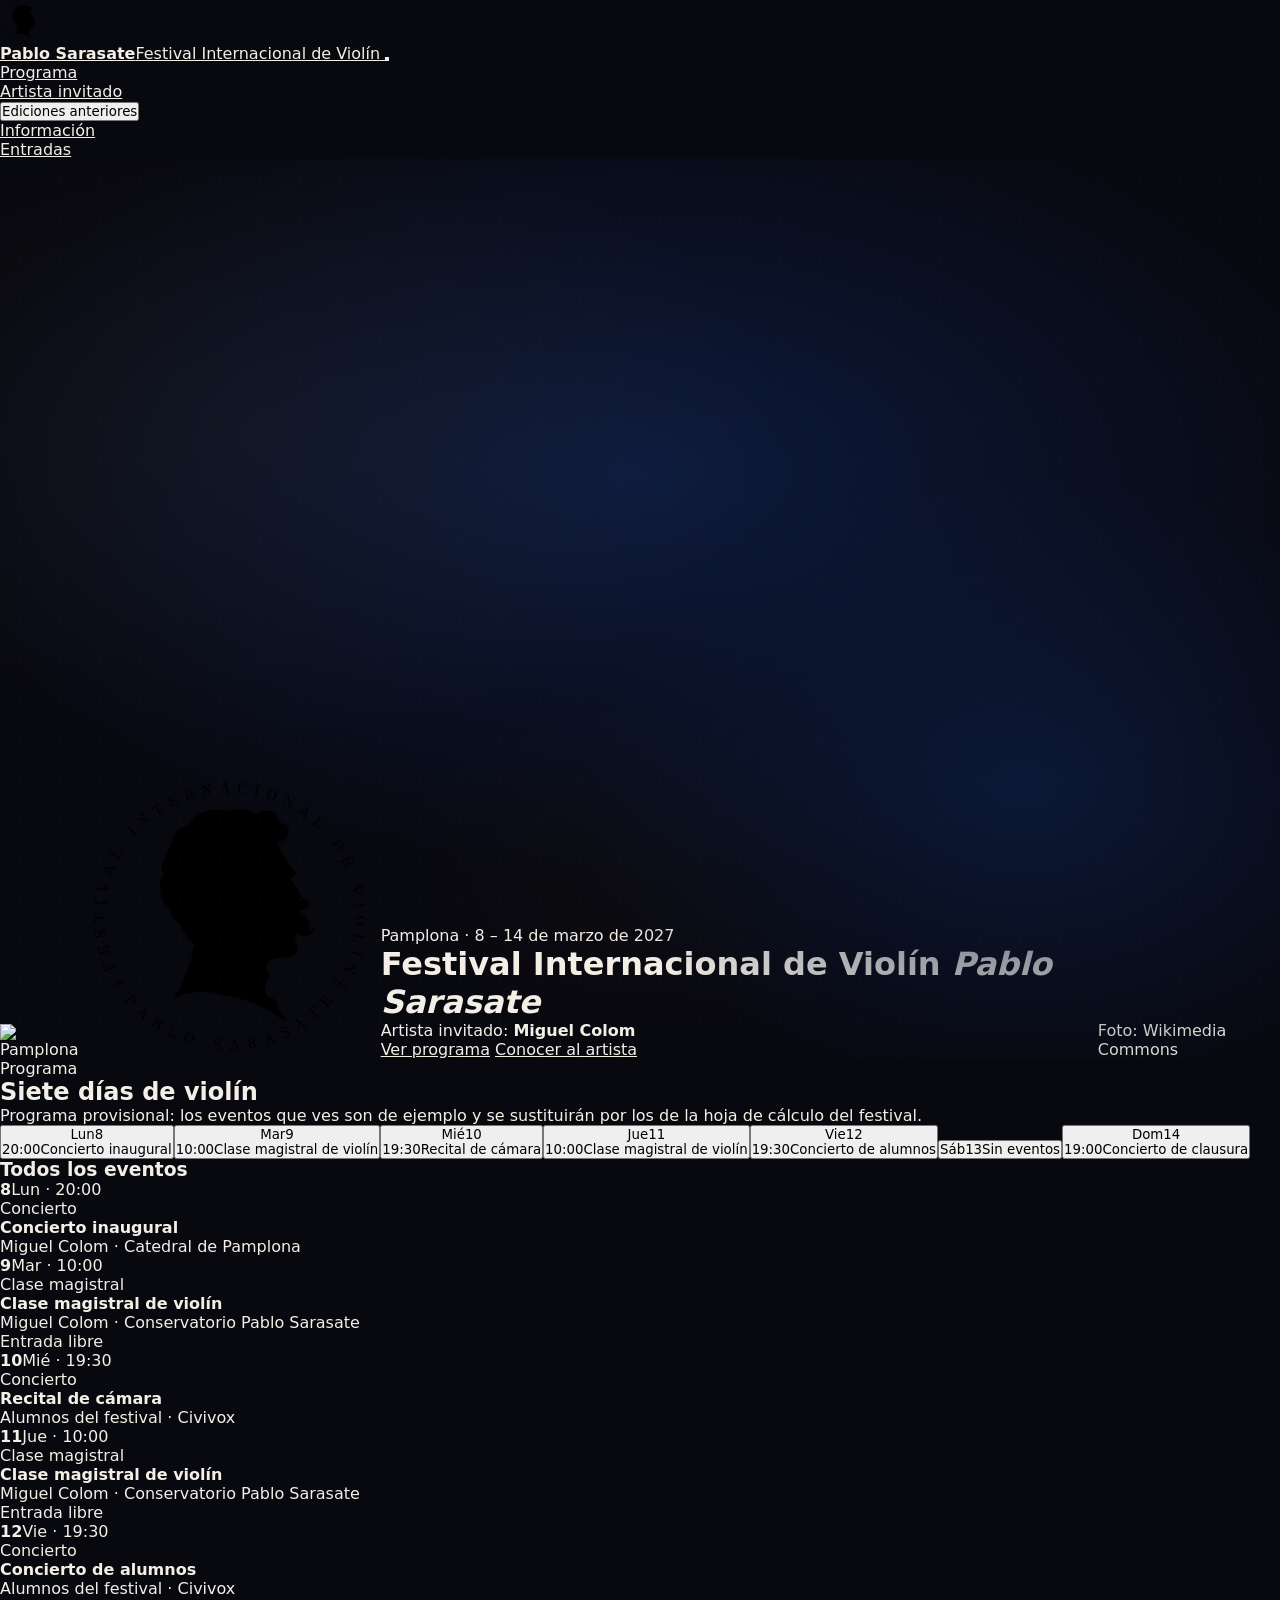
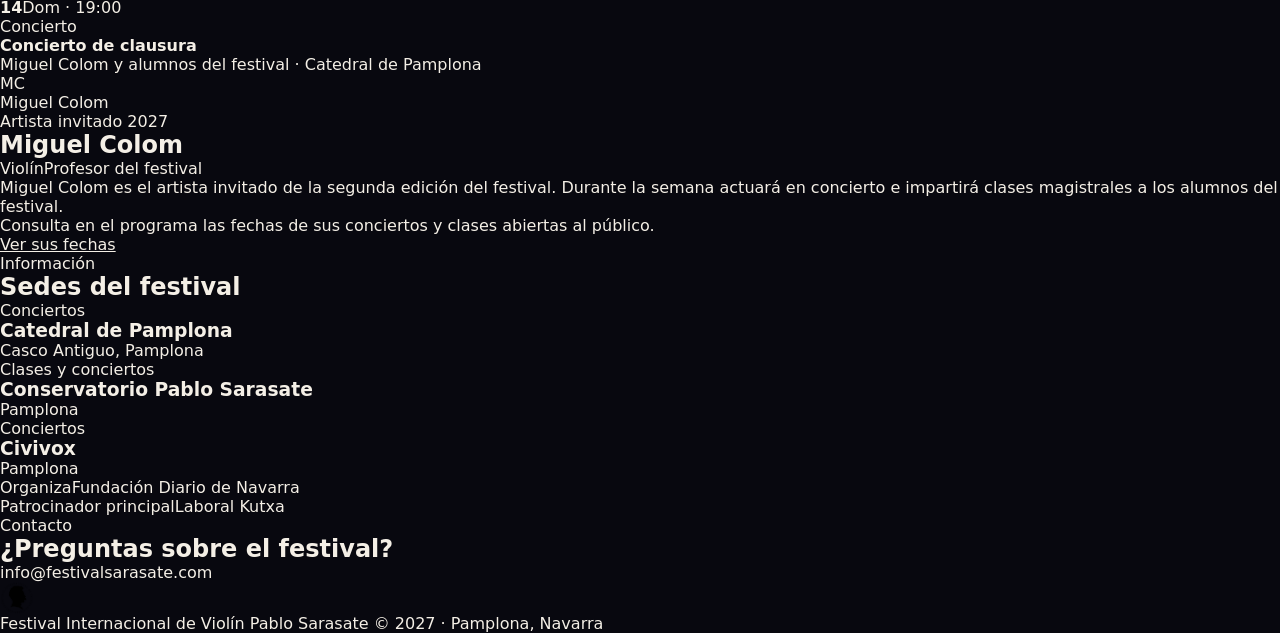
==== index.html @ 9582861c "Update print statement from 'Hello' to 'Goodbye'" ====
<!DOCTYPE html>
<html lang="es">
<head>
<meta charset="UTF-8">
<meta name="viewport" content="width=device-width, initial-scale=1.0, viewport-fit=cover">
<title>Festival Pablo Sarasate 2027</title>
<meta name="description" content="Festival Internacional de Violín Pablo Sarasate · Pamplona, 8–14 de marzo de 2027. Artista invitado: Miguel Colom.">
<link rel="preconnect" href="https://fonts.googleapis.com">
<link rel="preconnect" href="https://fonts.gstatic.com" crossorigin>
<link rel="stylesheet" href="https://fonts.googleapis.com/css2?family=Source+Serif+4:ital,opsz,wght@0,8..60,300;0,8..60,400;0,8..60,600;1,8..60,400&family=Instrument+Sans:wght@400;500;600&display=swap">
<link rel="stylesheet" href="style.css">
</head>
<body>
<header class="nav">
  <div class="wrap">
    <a class="brand" href="#inicio" aria-label="Festival Internacional de Violín Pablo Sarasate, inicio">
      <img src="[data-uri]" alt="" width="46" height="44">
      <span><b>Pablo Sarasate</b>Festival Internacional de Violín</span>
    </a>
    <button class="burger" id="burger" aria-label="Abrir menú" aria-expanded="false" aria-controls="menu"><span></span><span></span><span></span></button>
    <ul class="menu" id="menu">
      <li><a href="#programa">Programa</a></li>
      <li><a href="#artista">Artista invitado</a></li>
      <li class="has-sub">
        <button id="subbtn" aria-expanded="false" aria-controls="submenu">Ediciones anteriores</button>
        <ul class="sub" id="submenu" hidden>
          <li><a href="edicionesanteriores.html">Todas las ediciones</a></li>
          <li><span class="label">Artistas invitados</span></li>
          <li><a href="edicionesanteriores.html#jiyoon-lee">Jiyoon Lee</a></li>
          <li><a href="edicionesanteriores.html#marlene-ito">Marlene Ito</a></li>
        </ul>
      </li>
      <li><a href="#informacion">Información</a></li>
      <li><a class="btn" href="#programa">Entradas</a></li>
    </ul>
  </div>
</header>

<main id="inicio">
  <div class="hero" id="hero">
    <img class="photo" id="heroPhoto" alt="Pamplona" fetchpriority="high">
    <img class="fallback-mark" src="[data-uri]" alt="">
    <div class="hero-text">
      <div class="wrap">
        <div class="when">Pamplona · 8 – 14 de marzo de 2027</div>
        <h1>Festival Internacional de Violín <em>Pablo Sarasate</em></h1>
        <p class="guest">Artista invitado: <strong>Miguel Colom</strong></p>
        <div class="hero-actions">
          <a class="btn" href="#programa">Ver programa</a>
          <a class="btn ghost" href="#artista">Conocer al artista</a>
        </div>
      </div>
    </div>
    <span class="credit" id="heroCredit">Foto: Wikimedia Commons</span>
  </div>

  <section id="programa">
    <div class="wrap">
      <div class="sec-head">
        <div><div class="label">Programa</div><h2>Siete días de violín</h2></div>
      </div>
      <p class="notice" id="notice" hidden>Programa provisional: los eventos que ves son de ejemplo y se sustituirán por los de la hoja de cálculo del festival.</p>
      <div class="cal" id="cal" role="group" aria-label="Calendario del festival, 8 a 14 de marzo de 2027"></div>
      <div class="cal-bar">
        <h3 id="listTitle">Todos los eventos</h3>
        <button class="linkbtn" id="showAll" hidden>Ver todos los días</button>
      </div>
      <ul class="events" id="events"></ul>
    </div>
  </section>

  <section id="artista" class="alt">
    <div class="wrap guest-grid">
      <div class="portrait"><div class="initials">MC</div><div class="cap">Miguel Colom</div></div>
      <div>
        <div class="label">Artista invitado 2027</div>
        <h2>Miguel Colom</h2>
        <div class="role"><span class="chip">Violín</span><span class="chip">Profesor del festival</span></div>
        <p>Miguel Colom es el artista invitado de la segunda edición del festival. Durante la semana actuará en concierto e impartirá clases magistrales a los alumnos del festival.</p>
        <p>Consulta en el programa las fechas de sus conciertos y clases abiertas al público.</p>
        <a class="btn" href="#programa">Ver sus fechas</a>
      </div>
    </div>
  </section>

  <section id="informacion">
    <div class="wrap">
      <div class="sec-head">
        <div><div class="label">Información</div><h2>Sedes del festival</h2></div>
      </div>
      <div class="info-grid">
        <div><div class="label">Conciertos</div><h3>Catedral de Pamplona</h3><p>Casco Antiguo, Pamplona</p></div>
        <div><div class="label">Clases y conciertos</div><h3>Conservatorio Pablo Sarasate</h3><p>Pamplona</p></div>
        <div><div class="label">Conciertos</div><h3>Civivox</h3><p>Pamplona</p></div>
      </div>
      <div class="partners">
        <div><span class="label">Organiza</span><span class="n">Fundación Diario de Navarra</span></div>
        <div><span class="label">Patrocinador principal</span><span class="n">Laboral Kutxa</span></div>
      </div>
    </div>
  </section>

  <section id="contacto">
    <div class="wrap contact">
      <div><div class="label">Contacto</div><h2>¿Preguntas sobre el festival?</h2></div>
      <div class="mail">info@festivalsarasate.com</div>
    </div>
  </section>
</main>

<footer>
  <div class="wrap">
    <span class="brand"><img src="[data-uri]" alt="" width="34" height="32"><span>Festival Internacional de Violín Pablo Sarasate</span></span>
    <span>© 2027 · Pamplona, Navarra</span>
  </div>
</footer>

<script src="https://cdnjs.cloudflare.com/ajax/libs/PapaParse/5.4.1/papaparse.min.js"></script>
<script>
/* ============================================================
   CONFIGURACIÓN
   SHEET_CSV_URL: en Google Sheets → Archivo → Compartir →
   Publicar en la web → elige la pestaña → formato CSV → Publicar.
   Pega aquí la URL que te da. Columnas (fila 1):
   fecha | hora | titulo | artistas | lugar | tipo | precio | entradas
   fecha: 2027-03-08 o 08/03/2027 · hora: 19:30
   ============================================================ */
const CONFIG = {
  SHEET_CSV_URL: '',
  HERO_IMAGE: 'https://commons.wikimedia.org/wiki/Special:FilePath/Ayuntamiento_de_Pamplona,_Pamplona_(ES)_-_panoramio.jpg?width=2400',
  START: '2027-03-08',
  DAYS: 7
};

/* Eventos de ejemplo: solo se muestran si la hoja no está conectada */
const SAMPLE = [
  {fecha:'2027-03-08',hora:'20:00',titulo:'Concierto inaugural',artistas:'Miguel Colom',lugar:'Catedral de Pamplona',tipo:'Concierto',precio:'',entradas:''},
  {fecha:'2027-03-09',hora:'10:00',titulo:'Clase magistral de violín',artistas:'Miguel Colom',lugar:'Conservatorio Pablo Sarasate',tipo:'Clase magistral',precio:'Entrada libre',entradas:''},
  {fecha:'2027-03-10',hora:'19:30',titulo:'Recital de cámara',artistas:'Alumnos del festival',lugar:'Civivox',tipo:'Concierto',precio:'',entradas:''},
  {fecha:'2027-03-11',hora:'10:00',titulo:'Clase magistral de violín',artistas:'Miguel Colom',lugar:'Conservatorio Pablo Sarasate',tipo:'Clase magistral',precio:'Entrada libre',entradas:''},
  {fecha:'2027-03-12',hora:'19:30',titulo:'Concierto de alumnos',artistas:'Alumnos del festival',lugar:'Civivox',tipo:'Concierto',precio:'',entradas:''},
  {fecha:'2027-03-14',hora:'19:00',titulo:'Concierto de clausura',artistas:'Miguel Colom y alumnos del festival',lugar:'Catedral de Pamplona',tipo:'Concierto',precio:'',entradas:''}
];

const DOW = ['Dom','Lun','Mar','Mié','Jue','Vie','Sáb'];
const DOW_LONG = ['domingo','lunes','martes','miércoles','jueves','viernes','sábado'];
const MES = ['enero','febrero','marzo','abril','mayo','junio','julio','agosto','septiembre','octubre','noviembre','diciembre'];

function iso(d){return d.getFullYear()+'-'+String(d.getMonth()+1).padStart(2,'0')+'-'+String(d.getDate()).padStart(2,'0')}
function parseDate(s){
  s=String(s||'').trim(); let m;
  if((m=s.match(/^(\d{4})-(\d{1,2})-(\d{1,2})/))) return new Date(+m[1],+m[2]-1,+m[3]);
  if((m=s.match(/^(\d{1,2})[\/.\-](\d{1,2})[\/.\-](\d{2,4})/))) return new Date(+(m[3].length===2?'20'+m[3]:m[3]),+m[2]-1,+m[1]);
  return null;
}
function norm(k){return String(k).toLowerCase().normalize('NFD').replace(/[̀-ͯ]/g,'').replace(/[^a-z]/g,'')}
function esc(s){return String(s??'').replace(/[&<>"']/g,c=>({'&':'&amp;','<':'&lt;','>':'&gt;','"':'&quot;',"'":'&#39;'}[c]))}

const start = parseDate(CONFIG.START);
const days = Array.from({length:CONFIG.DAYS},(_,i)=>{const d=new Date(start);d.setDate(start.getDate()+i);return d});
let EVENTS=[], selected=null;

function cleanRows(rows){
  return rows.map(r=>{const o={};for(const k in r)o[norm(k)]=String(r[k]??'').trim();return o})
    .map(o=>({fecha:o.fecha,hora:o.hora,titulo:o.titulo||o.evento,artistas:o.artistas||o.artista,lugar:o.lugar||o.sede,tipo:o.tipo||o.categoria,precio:o.precio,entradas:o.entradas||o.enlace||o.url}))
    .map(e=>({...e,date:parseDate(e.fecha)}))
    .filter(e=>e.date&&e.titulo)
    .sort((a,b)=>a.date-b.date||String(a.hora).localeCompare(String(b.hora)));
}

function renderCal(){
  const cal=document.getElementById('cal');
  cal.innerHTML=days.map(d=>{
    const key=iso(d), evs=EVENTS.filter(e=>iso(e.date)===key);
    const items=evs.length?'<ul>'+evs.slice(0,4).map(e=>`<li><time>${esc(e.hora)}</time>${esc(e.titulo)}</li>`).join('')+(evs.length>4?`<li>+${evs.length-4} más</li>`:'')+'</ul>':'<span class="none">Sin eventos</span>';
    return `<button class="day" data-day="${key}" aria-pressed="${selected===key}" aria-label="${DOW_LONG[d.getDay()]} ${d.getDate()} de ${MES[d.getMonth()]}, ${evs.length} ${evs.length===1?'evento':'eventos'}">
      <span class="dow">${DOW[d.getDay()]}</span><span class="num">${d.getDate()}</span><span class="dot${evs.length?'':' zero'}"></span>${items}</button>`;
  }).join('');
  cal.querySelectorAll('.day').forEach(b=>b.addEventListener('click',()=>{selected=selected===b.dataset.day?null:b.dataset.day;render()}));
}

function renderList(){
  const list=document.getElementById('events');
  const evs=selected?EVENTS.filter(e=>iso(e.date)===selected):EVENTS;
  const t=document.getElementById('listTitle');
  if(selected){const d=parseDate(selected);t.textContent=`${DOW_LONG[d.getDay()][0].toUpperCase()+DOW_LONG[d.getDay()].slice(1)} ${d.getDate()} de ${MES[d.getMonth()]}`}
  else t.textContent='Todos los eventos';
  document.getElementById('showAll').hidden=!selected;
  if(!evs.length){list.innerHTML='<li class="empty">No hay eventos programados este día.</li>';return}
  list.innerHTML=evs.map(e=>`<li class="ev">
    <div class="d"><b>${e.date.getDate()}</b><span>${DOW[e.date.getDay()]} · ${esc(e.hora)}</span></div>
    <div class="info">${e.tipo?`<div class="tipo">${esc(e.tipo)}</div>`:''}<h4>${esc(e.titulo)}</h4><p>${[e.artistas,e.lugar].filter(Boolean).map(esc).join(' · ')}</p></div>
    <div class="buy">${e.precio?`<span class="price">${esc(e.precio)}</span>`:''}${e.entradas?`<a class="btn" href="${esc(e.entradas)}" target="_blank" rel="noopener">Entradas</a>`:''}</div>
  </li>`).join('');
}
function render(){renderCal();renderList()}
document.getElementById('showAll').addEventListener('click',()=>{selected=null;render()});

function useSample(){EVENTS=cleanRows(SAMPLE);document.getElementById('notice').hidden=false;render()}
function load(){
  if(!CONFIG.SHEET_CSV_URL||!window.Papa){useSample();return}
  Papa.parse(CONFIG.SHEET_CSV_URL+(CONFIG.SHEET_CSV_URL.includes('?')?'&':'?')+'t='+Date.now(),{
    download:true,header:true,skipEmptyLines:true,
    complete:r=>{const rows=cleanRows(r.data);if(!rows.length){useSample();return}EVENTS=rows;render()},
    error:useSample
  });
}
render(); load();

/* Hero photo with graceful fallback */
const hero=document.getElementById('hero'), photo=document.getElementById('heroPhoto');
if(CONFIG.HERO_IMAGE){photo.addEventListener('error',()=>hero.classList.add('no-photo'));photo.src=CONFIG.HERO_IMAGE}else hero.classList.add('no-photo');
</script>
<script>
const burger=document.getElementById('burger'), menu=document.getElementById('menu');
burger.addEventListener('click',()=>{const o=menu.classList.toggle('open');burger.setAttribute('aria-expanded',o)});
const subbtn=document.getElementById('subbtn'), sub=document.getElementById('submenu');
subbtn.addEventListener('click',e=>{e.stopPropagation();sub.hidden=!sub.hidden;subbtn.setAttribute('aria-expanded',!sub.hidden)});
document.addEventListener('click',e=>{if(!e.target.closest('.has-sub')){sub.hidden=true;subbtn.setAttribute('aria-expanded','false')}});
menu.querySelectorAll('a').forEach(a=>a.addEventListener('click',()=>{menu.classList.remove('open');burger.setAttribute('aria-expanded','false');sub.hidden=true}));
</script>
</body>
</html>
---- style.css ----
/* ============================================================
   FESTIVAL PABLO SARASATE — style.css
   Diseño oscuro dramático · Efectos 3D · Animaciones premium
   ============================================================ */

/* ── VARIABLES ─────────────────────────────────────────────── */
:root {
  --black:       #08080F;
  --navy:        #0C1A3A;
  --navy-dark:   #0A0A14;
  --navy-mid:    #1A2550;
  --gold:        #C8A44A;
  --gold-light:  #E8C870;
  --gold-dim:    #8B6914;
  --cream:       #F4EFE6;
  --cream-dim:   rgba(244,239,230,0.4);
  --font-d:      'Playfair Display', Georgia, serif;
  --font-b:      'Inter', system-ui, sans-serif;
  --ease-out:    cubic-bezier(0.16, 1, 0.3, 1);
  --ease-spring: cubic-bezier(0.34, 1.56, 0.64, 1);
}

/* ── RESET ──────────────────────────────────────────────────── */
*, *::before, *::after { box-sizing: border-box; margin: 0; padding: 0; }
html { scroll-behavior: smooth; font-size: 16px; }
body {
  background: var(--black);
  color: var(--cream);
  font-family: var(--font-b);
  font-weight: 300;
  overflow-x: hidden;
  -webkit-font-smoothing: antialiased;
  -moz-osx-font-smoothing: grayscale;
  position: relative;
}
ul { list-style: none; }
address { font-style: normal; }
img { display: block; max-width: 100%; }
button { font-family: var(--font-b); cursor: pointer; }
a { color: inherit; }

/* ── BARRA DE PROGRESO ─────────────────────────────────────── */
#progress-bar {
  position: fixed;
  top: 0; left: 0; width: 0%;
  height: 2px;
  background: linear-gradient(90deg, var(--gold-dim), var(--gold), var(--gold-light), var(--gold));
  background-size: 300% auto;
  animation: shimmer-bar 2.5s linear infinite;
  z-index: 9999;
  box-shadow:
    0 0 6px  rgba(200,164,74,0.7),
    0 0 14px rgba(200,164,74,0.4),
    0 0 28px rgba(200,164,74,0.15);
  transition: width 0.1s linear;
}

/* ── PALABRAS FLOTANTES ─────────────────────────────────────── */
#floating-words {
  position: fixed;
  inset: 0;
  pointer-events: none;
  z-index: 0;
  overflow: hidden;
}

.floating-word {
  position: absolute;
  bottom: -80px;
  font-family: var(--font-d);
  color: var(--gold);
  white-space: nowrap;
  font-weight: 700;
  text-transform: uppercase;
  letter-spacing: 0.2em;
  user-select: none;
  animation: word-float linear forwards;
  will-change: transform, opacity;
}

@keyframes word-float {
  0%   { transform: translateY(0) translateX(0)   rotate(-6deg); opacity: 0; }
  4%   { opacity: 1; }
  92%  { opacity: 1; }
  100% { transform: translateY(-115vh) translateX(50px) rotate(6deg); opacity: 0; }
}

/* ── CANVAS PARTÍCULAS ─────────────────────────────────────── */
#particles {
  position: fixed;
  inset: 0;
  pointer-events: none;
  z-index: 1;
}

/* ── NAVEGACIÓN ────────────────────────────────────────────── */
#navbar {
  position: fixed;
  top: 0; left: 0; right: 0;
  z-index: 500;
  transition: background 0.5s ease, box-shadow 0.5s ease, backdrop-filter 0.5s ease;
}

#navbar.scrolled {
  background: rgba(8,8,15,0.92);
  backdrop-filter: blur(14px) saturate(1.5);
  -webkit-backdrop-filter: blur(14px) saturate(1.5);
  box-shadow:
    0 1px 0   rgba(200,164,74,0.14),
    0 6px 32px rgba(0,0,0,0.5);
}

.nav-inner {
  display: flex;
  align-items: center;
  justify-content: space-between;
  padding: 0 52px;
  height: 66px;
  max-width: 1440px;
  margin: 0 auto;
}

/* Logo */
.nav-logo-wrap {
  display: flex;
  align-items: center;
  gap: 12px;
  text-decoration: none;
}

.nav-logo {
  height: 44px; width: 44px;
  object-fit: contain;
  filter: brightness(0) saturate(100%) invert(72%) sepia(47%) saturate(500%) hue-rotate(5deg) brightness(95%);
  transition: transform 0.4s var(--ease-spring), filter 0.3s;
}
.nav-logo:hover {
  transform: scale(1.08) rotate(-5deg);
  filter: brightness(0) saturate(100%) invert(80%) sepia(50%) saturate(600%) hue-rotate(5deg) brightness(105%);
}

.nav-logo-fallback {
  display: none;
  width: 44px; height: 44px;
  border-radius: 50%;
  border: 1.5px solid rgba(200,164,74,0.45);
  background: rgba(200,164,74,0.07);
  align-items: center; justify-content: center;
  font-family: var(--font-d);
  font-size: 15px; color: var(--gold); font-weight: 700;
  animation: glow-pulse 3s ease-in-out infinite;
  transition: transform 0.3s;
}
.nav-logo-fallback:hover { transform: scale(1.08) rotate(-5deg); }

.nav-brand { display: flex; flex-direction: column; gap: 2px; }
.nav-brand-name {
  font-family: var(--font-d);
  font-size: 12px; letter-spacing: 3px; font-weight: 700;
  color: var(--gold);
  text-shadow: 0 0 14px rgba(200,164,74,0.35);
}
.nav-brand-sub {
  font-size: 7px; letter-spacing: 2.5px;
  color: var(--cream); opacity: 0.3;
}

/* Links de navegación */
.nav-links {
  display: flex; gap: 36px;
}
.nav-links a {
  color: var(--cream);
  text-decoration: none;
  font-size: 10px; letter-spacing: 2.5px; opacity: 0.75;
  position: relative; padding-bottom: 3px;
  transition: opacity 0.3s, color 0.3s;
}
.nav-links a::after {
  content: '';
  position: absolute; bottom: 0; left: 0; right: 0;
  height: 1px; background: var(--gold);
  transform: scaleX(0); transform-origin: right;
  transition: transform 0.4s var(--ease-out);
}
.nav-links a:hover { opacity: 1; color: var(--gold); }
.nav-links a:hover::after { transform: scaleX(1); transform-origin: left; }

/* Botón entradas */
.btn-entradas {
  background: var(--gold);
  color: var(--black);
  padding: 10px 26px;
  font-size: 10px; letter-spacing: 2.5px; font-weight: 700;
  text-decoration: none; border-radius: 2px;
  position: relative; overflow: hidden;
  transition: background 0.3s, box-shadow 0.3s, transform 0.25s var(--ease-spring);
}
.btn-entradas::before {
  content: '';
  position: absolute; inset: 0;
  background: linear-gradient(90deg, transparent, rgba(255,255,255,0.28), transparent);
  transform: translateX(-120%);
  transition: transform 0.55s ease;
}
.btn-entradas:hover::before { transform: translateX(120%); }
.btn-entradas:hover {
  background: var(--gold-light);
  box-shadow: 0 0 22px rgba(200,164,74,0.6), 0 0 45px rgba(200,164,74,0.22);
  transform: translateY(-2px) scale(1.02);
}

/* ── HERO ───────────────────────────────────────────────────── */
.hero {
  position: relative;
  min-height: 100vh;
  display: flex;
  align-items: flex-end;
  justify-content: center;
  overflow: hidden;
  background:
    radial-gradient(ellipse 90% 70% at 50% 35%, #0D1B3E 0%, #08080F 65%),
    radial-gradient(ellipse 40% 40% at 15% 20%, rgba(200,164,74,0.03) 0%, transparent 70%);
}

/* Aurora animada */
.hero::before {
  content: '';
  position: absolute; inset: 0;
  background:
    radial-gradient(ellipse 60% 50% at 20% 30%, rgba(200,164,74,0.045) 0%, transparent 70%),
    radial-gradient(ellipse 50% 50% at 80% 70%, rgba(12,26,58,0.9) 0%, transparent 70%),
    radial-gradient(ellipse 30% 30% at 50% 80%, rgba(200,164,74,0.02) 0%, transparent 70%);
  animation: aurora-drift 14s ease-in-out infinite alternate;
  z-index: 0;
}

/* Malla de puntos decorativos */
.hero::after {
  content: '';
  position: absolute; inset: 0;
  background-image: radial-gradient(circle, rgba(200,164,74,0.04) 1px, transparent 1px);
  background-size: 40px 40px;
  z-index: 0;
  animation: grid-fade 8s ease-in-out infinite alternate;
}

@keyframes aurora-drift {
  0%   { opacity: 0.7; transform: scale(1) rotate(0deg);   }
  100% { opacity: 1;   transform: scale(1.04) rotate(2deg); }
}
@keyframes grid-fade {
  0%   { opacity: 0.4; }
  100% { opacity: 0.8; }
}

/* Arte de fondo */
.hero-bg-art {
  position: absolute; inset: 0;
  z-index: 1;
  pointer-events: none;
}

/* Violín 3D */
.hero-violin {
  position: absolute;
  right: 7%; top: 50%;
  transform: translateY(-50%);
  width: clamp(100px, 14vw, 200px);
  filter:
    drop-shadow(0  0  20px rgba(200,164,74,0.2))
    drop-shadow(0  0  60px rgba(200,164,74,0.08))
    drop-shadow(4px 8px 16px rgba(0,0,0,0.5));
  animation: violin-float 7s ease-in-out infinite;
  transition: transform 0.35s ease;
  will-change: transform;
}

@keyframes violin-float {
  0%, 100% { filter: drop-shadow(0 0 20px rgba(200,164,74,0.2)) drop-shadow(0 0 60px rgba(200,164,74,0.08)) drop-shadow(4px 8px 16px rgba(0,0,0,0.5)); transform: translateY(-50%) rotateY(0deg) rotateX(0deg); }
  25%       { filter: drop-shadow(0 0 28px rgba(200,164,74,0.3)) drop-shadow(0 0 80px rgba(200,164,74,0.12)) drop-shadow(4px 8px 16px rgba(0,0,0,0.5)); transform: translateY(-52%) rotateY(4deg) rotateX(2deg); }
  75%       { filter: drop-shadow(0 0 16px rgba(200,164,74,0.15)) drop-shadow(0 0 40px rgba(200,164,74,0.06)) drop-shadow(4px 8px 16px rgba(0,0,0,0.5)); transform: translateY(-48%) rotateY(-4deg) rotateX(-2deg); }
}

/* Pentagrama */
.staff-lines {
  position: absolute;
  left: 0; right: 0; top: 50%;
  transform: translateY(-50%);
  display: flex; flex-direction: column; gap: 20px;
  pointer-events: none;
}
.staff-line {
  height: 1px;
  background: linear-gradient(90deg, transparent 0%, var(--gold) 20%, var(--gold) 80%, transparent 100%);
  opacity: 0;
  transform: scaleX(0); transform-origin: left;
  animation: staff-draw 1.8s var(--ease-out) forwards;
}
.staff-line:nth-child(1) { animation-delay: 0.1s; }
.staff-line:nth-child(2) { animation-delay: 0.25s; }
.staff-line:nth-child(3) { animation-delay: 0.4s; }
.staff-line:nth-child(4) { animation-delay: 0.55s; }
.staff-line:nth-child(5) { animation-delay: 0.7s; }

@keyframes staff-draw {
  0%   { opacity: 0; transform: scaleX(0); }
  100% { opacity: 0.05; transform: scaleX(1); }
}

/* Clave de sol */
.clef-art {
  position: absolute;
  left: 3%; top: 50%;
  transform: translateY(-50%);
  font-size: clamp(100px, 16vw, 220px);
  color: var(--gold);
  opacity: 0.04;
  font-family: serif;
  line-height: 1;
  animation: clef-breathe 10s ease-in-out infinite;
  user-select: none;
}

@keyframes clef-breathe {
  0%, 100% { opacity: 0.03; transform: translateY(-50%) scale(1); }
  50%       { opacity: 0.065; transform: translateY(-52%) scale(1.03); }
}

/* Orbes de luz */
.orb {
  position: absolute;
  border-radius: 50%;
  pointer-events: none;
  will-change: transform;
}
.orb-1 {
  width: 400px; height: 400px;
  top: 10%; left: -100px;
  background: radial-gradient(circle, rgba(200,164,74,0.04) 0%, transparent 70%);
  animation: orb-drift1 18s ease-in-out infinite;
}
.orb-2 {
  width: 300px; height: 300px;
  bottom: 15%; right: 10%;
  background: radial-gradient(circle, rgba(12,26,58,0.6) 0%, transparent 70%);
  animation: orb-drift2 22s ease-in-out infinite;
}
.orb-3 {
  width: 200px; height: 200px;
  top: 40%; left: 40%;
  background: radial-gradient(circle, rgba(200,164,74,0.025) 0%, transparent 70%);
  animation: orb-drift3 16s ease-in-out infinite;
}
@keyframes orb-drift1 { 0%,100%{transform:translate(0,0);}50%{transform:translate(40px,-30px);} }
@keyframes orb-drift2 { 0%,100%{transform:translate(0,0);}50%{transform:translate(-30px,20px);} }
@keyframes orb-drift3 { 0%,100%{transform:translate(0,0);}50%{transform:translate(20px,30px);} }

/* Overlay degradado inferior */
.hero-overlay {
  position: absolute; inset: 0;
  background: linear-gradient(to bottom,
    transparent 30%,
    rgba(8,8,15,0.4) 65%,
    rgba(8,8,15,0.85) 85%,
    #08080F 100%
  );
  z-index: 2;
}

/* Contenido hero */
.hero-content {
  position: relative;
  z-index: 3;
  text-align: center;
  padding: 0 52px 110px;
  max-width: 960px;
  transition: transform 0.35s ease;
}

.hero-eyebrow {
  font-size: 9px; letter-spacing: 5px;
  color: var(--gold); opacity: 0.9;
  margin-bottom: 22px;
  animation: glow-pulse 3.5s ease-in-out infinite;
  display: block;
}

.hero-title {
  display: flex; flex-direction: column; gap: 2px;
  margin-bottom: 18px;
}

.hero-line-1 {
  font-family: var(--font-d);
  font-size: clamp(32px, 5.5vw, 76px);
  font-weight: 900; letter-spacing: -1.5px; line-height: 1;
  color: var(--cream);
  display: block;
  text-shadow:
    1px 1px 0   rgba(200,164,74,0.18),
    3px 3px 0   rgba(200,164,74,0.12),
    5px 5px 0   rgba(200,164,74,0.08),
    8px 8px 0   rgba(0,0,0,0.25),
    0   0   40px rgba(12,26,58,0.5);
}

.hero-line-2 {
  font-family: var(--font-d);
  font-size: clamp(32px, 5.5vw, 76px);
  font-weight: 300; letter-spacing: -1.5px; line-height: 1;
  color: var(--cream);
  display: block;
  text-shadow:
    2px 2px 0   rgba(200,164,74,0.1),
    5px 5px 8px rgba(0,0,0,0.3);
}

.hero-name {
  font-family: var(--font-d);
  font-size: clamp(36px, 6vw, 88px);
  font-weight: 400; font-style: italic;
  line-height: 1.15;
  display: block;
  background: linear-gradient(130deg,
    var(--gold-dim) 0%,
    var(--gold) 30%,
    var(--gold-light) 50%,
    var(--gold) 70%,
    var(--gold-dim) 100%
  );
  background-size: 250% auto;
  -webkit-background-clip: text; background-clip: text;
  -webkit-text-fill-color: transparent;
  animation: shimmer-text 4.5s linear infinite;
  filter:
    drop-shadow(0 0 12px rgba(200,164,74,0.45))
    drop-shadow(2px 3px 8px rgba(0,0,0,0.4));
  cursor: default;
  transition: filter 0.3s;
}

.hero-name:hover {
  filter:
    drop-shadow(0 0 20px rgba(200,164,74,0.7))
    drop-shadow(0 0 40px rgba(200,164,74,0.3))
    drop-shadow(2px 3px 8px rgba(0,0,0,0.4));
}

.hero-name.glitch {
  animation: shimmer-text 4.5s linear infinite, glitch-anim 0.55s steps(2) forwards;
}

@keyframes glitch-anim {
  0%  { clip-path: inset(0% 0% 90% 0%); transform: translateX(-4px); }
  20% { clip-path: inset(40% 0% 40% 0%); transform: translateX(4px); }
  40% { clip-path: inset(80% 0% 5% 0%);  transform: translateX(-3px); }
  60% { clip-path: inset(10% 0% 70% 0%); transform: translateX(3px); }
  80% { clip-path: inset(60% 0% 20% 0%); transform: translateX(-2px); }
  100%{ clip-path: inset(0% 0% 0% 0%);   transform: translateX(0); }
}

.hero-sub {
  font-size: 13px; opacity: 0.5; letter-spacing: 0.5px; line-height: 1.6;
  margin-bottom: 36px;
  font-weight: 300;
}

.hero-cta {
  display: flex; gap: 24px;
  justify-content: center; align-items: center;
}

/* ── BOTONES GLOBALES ───────────────────────────────────────── */
.btn-primary {
  background: var(--gold);
  color: var(--black);
  padding: 13px 34px;
  font-size: 10px; letter-spacing: 2.5px; font-weight: 700;
  text-decoration: none; border: none; border-radius: 2px;
  position: relative; overflow: hidden;
  display: inline-block;
  transition: background 0.3s, box-shadow 0.3s, transform 0.25s var(--ease-spring);
  cursor: pointer;
}
.btn-primary::before {
  content: '';
  position: absolute; inset: 0;
  background: linear-gradient(90deg, transparent, rgba(255,255,255,0.3), transparent);
  transform: translateX(-120%);
  transition: transform 0.5s ease;
}
.btn-primary:hover::before { transform: translateX(120%); }
.btn-primary:hover {
  background: var(--gold-light);
  box-shadow: 0 0 26px rgba(200,164,74,0.65), 0 0 55px rgba(200,164,74,0.22);
  transform: translateY(-2px) scale(1.01);
}
.btn-primary:active { transform: translateY(0) scale(0.99); }

.btn-ghost {
  color: var(--cream); font-size: 11px; opacity: 0.52;
  letter-spacing: 1px; text-decoration: none;
  transition: opacity 0.3s, color 0.3s, transform 0.3s;
}
.btn-ghost:hover { opacity: 1; color: var(--gold); transform: translateX(3px); }

.btn-outline {
  border: 1px solid rgba(200,164,74,0.22);
  color: var(--cream); opacity: 0.55;
  padding: 12px 40px; font-size: 9px; letter-spacing: 3px;
  text-decoration: none; display: inline-block;
  transition: border-color 0.3s, opacity 0.3s, box-shadow 0.3s, transform 0.25s;
  font-family: var(--font-b);
}
.btn-outline:hover {
  border-color: rgba(200,164,74,0.6); opacity: 1;
  box-shadow: 0 0 18px rgba(200,164,74,0.18), inset 0 0 18px rgba(200,164,74,0.04);
  transform: translateY(-2px);
}

/* ── BARRAS DE COLABORADORES ───────────────────────────────── */
.collab-bar {
  background: var(--black);
  padding: 18px 52px;
  display: flex; align-items: center; gap: 30px;
  border-bottom: 1px solid rgba(200,164,74,0.07);
  position: relative; z-index: 10;
  overflow: hidden;
}

/* Brillo sutil al hover en la barra */
.collab-bar::before {
  content: '';
  position: absolute; inset: 0;
  background: linear-gradient(90deg, transparent, rgba(200,164,74,0.02), transparent);
  opacity: 0; transition: opacity 0.5s;
}
.collab-bar:hover::before { opacity: 1; }

.collab-label {
  font-size: 7px; letter-spacing: 3px; color: var(--cream);
  opacity: 0.25; white-space: nowrap; flex-shrink: 0;
}

.collab-divider {
  flex: 1; height: 1px;
  background: linear-gradient(90deg, transparent, rgba(200,164,74,0.1), transparent);
}

.collab-logo {
  display: flex; align-items: center; gap: 10px;
  opacity: 0.62; flex-shrink: 0;
  transition: opacity 0.3s, transform 0.3s;
}
.collab-logo:hover { opacity: 0.92; transform: scale(1.02); }

.dn-logo {
  width: 26px; height: 26px;
  border: 1px solid rgba(180,40,40,0.5);
  display: flex; align-items: center; justify-content: center;
  background: rgba(180,40,40,0.07);
  font-family: var(--font-d); font-size: 12px;
  color: #B42828; font-weight: 900;
  transition: box-shadow 0.3s;
}
.dn-logo:hover { box-shadow: 0 0 10px rgba(180,40,40,0.3); }

.lk-logo {
  width: 30px; height: 30px;
  border-radius: 3px;
  background: rgba(0,90,160,0.12);
  border: 1px solid rgba(0,120,200,0.25);
  display: flex; align-items: center; justify-content: center;
}

.collab-name {
  font-family: var(--font-d); font-size: 12px;
  color: var(--cream); font-weight: 700; letter-spacing: 0.5px; line-height: 1.2;
}
.collab-sub {
  font-size: 7px; letter-spacing: 2px; color: var(--cream); opacity: 0.3; margin-top: 1px;
}
.lk-sub { color: #0078C8 !important; opacity: 0.8 !important; }

.collab-cta {
  font-size: 8px; letter-spacing: 2px; color: var(--gold); opacity: 0.4;
  text-decoration: none; flex-shrink: 0; white-space: nowrap;
  transition: opacity 0.3s, transform 0.3s;
}
.collab-cta:hover { opacity: 0.9; transform: translateX(3px); }

.colaboradores-list {
  display: flex; align-items: center; gap: 24px; flex-shrink: 0;
  flex-wrap: wrap;
}
.colaboradores-list span {
  font-size: 9px; color: var(--cream); opacity: 0.42;
  white-space: nowrap; letter-spacing: 0.5px;
  transition: opacity 0.3s, color 0.3s;
}
.colaboradores-list span:hover { opacity: 0.85; color: var(--gold); }
.sep { width: 1px; height: 18px; background: rgba(200,164,74,0.1); }

/* ── SECCIÓN ABONO ─────────────────────────────────────────── */
.section-abono {
  background: var(--black);
  padding: 52px;
  border-bottom: 1px solid rgba(200,164,74,0.1);
  position: relative; z-index: 10;
}

.abono-card {
  background: var(--navy);
  border: 1px solid rgba(200,164,74,0.22);
  padding: 40px 52px;
  position: relative; overflow: hidden;
  transform-style: preserve-3d;
  max-width: 1340px; margin: 0 auto;
  transition:
    border-color 0.4s,
    box-shadow 0.4s;
}
.abono-card:hover {
  border-color: rgba(200,164,74,0.5);
  box-shadow:
    0 0  40px rgba(200,164,74,0.12),
    0 0  80px rgba(200,164,74,0.04),
    0 20px 60px rgba(0,0,0,0.45),
    inset 0 0 40px rgba(12,26,58,0.25);
}

/* Pentagrama de fondo del abono */
.abono-staff {
  position: absolute; inset: 0;
  pointer-events: none; overflow: hidden;
}

/* Brillo interior animado */
.abono-glow {
  position: absolute;
  width: 200%; height: 200%;
  top: -50%; left: -50%;
  background: radial-gradient(ellipse 50% 50% at 50% 50%, rgba(200,164,74,0.04), transparent 70%);
  animation: glow-rotate 12s linear infinite;
  pointer-events: none;
}
@keyframes glow-rotate {
  from { transform: rotate(0deg); }
  to   { transform: rotate(360deg); }
}

/* Esquinas decorativas doradas */
.corner { position: absolute; width: 20px; height: 20px; pointer-events: none; }
.corner::before, .corner::after {
  content: ''; position: absolute;
  background: var(--gold); opacity: 0.55;
  transition: opacity 0.3s;
}
.corner::before { width: 20px; height: 1px; top: 0; left: 0; }
.corner::after  { width: 1px; height: 20px; top: 0; left: 0; }
.corner.tl { top: 10px; left: 10px; }
.corner.tr { top: 10px; right: 10px; transform: scaleX(-1); }
.corner.bl { bottom: 10px; left: 10px; transform: scaleY(-1); }
.corner.br { bottom: 10px; right: 10px; transform: scale(-1,-1); }
.abono-card:hover .corner::before,
.abono-card:hover .corner::after { opacity: 0.85; }

.abono-inner {
  position: relative; z-index: 2;
  display: flex; align-items: center; gap: 52px;
}

.abono-text { flex: 1; }
.abono-divider-v { width: 1px; height: 88px; background: rgba(200,164,74,0.2); flex-shrink: 0; }
.abono-cta-wrap { text-align: right; flex-shrink: 0; }

.abono-title {
  font-family: var(--font-d); font-size: 30px; font-weight: 400;
  line-height: 1.2; color: var(--cream); margin-bottom: 8px;
  text-shadow: 0 0 30px rgba(200,164,74,0.1);
}
.abono-title em { font-style: italic; color: var(--gold); }

.abono-desc { font-size: 9px; color: var(--cream); opacity: 0.35; letter-spacing: 1.2px; line-height: 1.9; }

.abono-desde {
  font-family: var(--font-d); font-style: italic;
  font-size: 9px; color: var(--gold); opacity: 0.55; margin-bottom: 3px;
}
.abono-price {
  font-family: var(--font-d); font-size: 50px; color: var(--cream);
  font-weight: 700; line-height: 1; margin-bottom: 20px;
  text-shadow:
    2px 2px 0 rgba(0,0,0,0.2),
    0 0 25px rgba(200,164,74,0.18);
}
.abono-price span { font-size: 18px; color: var(--gold); opacity: 0.72; font-weight: 300; }
.abono-note { font-size: 7px; opacity: 0.25; margin-top: 9px; letter-spacing: 1px; }

/* ── SECCIÓN CONCIERTOS ────────────────────────────────────── */
.section-conciertos {
  background: var(--black);
  padding: 60px 52px 52px;
  position: relative; z-index: 10;
}

.section-header { margin-bottom: 28px; }
.section-header h2 {
  font-family: var(--font-d); font-size: 30px;
  color: var(--cream); font-weight: 400;
  text-shadow: 0 0 30px rgba(200,164,74,0.08);
}
.section-header-row {
  display: flex; justify-content: space-between; align-items: baseline;
}

.section-footer { text-align: center; margin-top: 26px; }

.conciertos-list {
  display: flex; flex-direction: column; gap: 1px;
  max-width: 1340px;
}

.concierto-row {
  display: flex; align-items: center;
  background: var(--navy); padding: 22px 26px; gap: 26px;
  transform-style: preserve-3d;
  position: relative; overflow: hidden;
  transition: background 0.3s, box-shadow 0.4s;
  cursor: default;
}

/* Barrido luminoso al hover */
.concierto-row::after {
  content: '';
  position: absolute; inset: 0;
  background: linear-gradient(90deg, transparent 0%, rgba(200,164,74,0.04) 50%, transparent 100%);
  opacity: 0; transition: opacity 0.4s;
}
.concierto-row:hover::after { opacity: 1; }
.concierto-row:hover {
  background: rgba(12,26,58,0.95);
  box-shadow: 0 0 30px rgba(200,164,74,0.08), 0 8px 30px rgba(0,0,0,0.3);
}

.concierto-row.featured {
  border-left: 3px solid var(--gold);
  box-shadow: -4px 0 20px rgba(200,164,74,0.1);
}
.concierto-row.featured .concierto-title {
  text-shadow: 0 0 18px rgba(200,164,74,0.18);
}

.concierto-date {
  min-width: 54px; text-align: center;
  display: flex; flex-direction: column; align-items: center; gap: 3px;
}
.concierto-date .day {
  font-family: var(--font-d); font-size: 32px;
  color: var(--gold); line-height: 1; font-weight: 700;
  text-shadow: 0 0 18px rgba(200,164,74,0.5);
  transition: text-shadow 0.3s;
}
.concierto-row:hover .day {
  text-shadow: 0 0 28px rgba(200,164,74,0.8);
}
.concierto-date .month {
  font-size: 7px; letter-spacing: 2px; opacity: 0.38; text-transform: uppercase;
}

.concierto-sep { width: 1px; height: 44px; background: rgba(200,164,74,0.15); flex-shrink: 0; }

.concierto-info { flex: 1; }
.concierto-title {
  font-family: var(--font-d); font-size: 16px; color: var(--cream);
  margin-bottom: 4px; transition: color 0.3s;
}
.concierto-row:hover .concierto-title { color: var(--gold-light); }
.concierto-meta { font-size: 10px; opacity: 0.38; font-weight: 300; }

.concierto-ticket { text-align: right; }
.ticket-price { font-size: 9px; opacity: 0.32; margin-bottom: 8px; letter-spacing: 1px; }

.btn-comprar {
  background: var(--gold); color: var(--black);
  padding: 8px 18px; font-size: 9px; letter-spacing: 2px; font-weight: 700;
  text-decoration: none; border-radius: 2px; display: inline-block;
  position: relative; overflow: hidden;
  transition: background 0.3s, box-shadow 0.3s, transform 0.25s var(--ease-spring);
}
.btn-comprar::before {
  content: ''; position: absolute; inset: 0;
  background: linear-gradient(90deg, transparent, rgba(255,255,255,0.25), transparent);
  transform: translateX(-120%); transition: transform 0.45s;
}
.btn-comprar:hover::before { transform: translateX(120%); }
.btn-comprar:hover {
  background: var(--gold-light);
  box-shadow: 0 0 18px rgba(200,164,74,0.55);
  transform: translateY(-2px);
}

.btn-reservar {
  border: 1px solid rgba(200,164,74,0.35); color: var(--gold);
  padding: 8px 18px; font-size: 9px; letter-spacing: 2px;
  text-decoration: none; border-radius: 2px; display: inline-block;
  transition: border-color 0.3s, box-shadow 0.3s, transform 0.25s, background 0.3s;
}
.btn-reservar:hover {
  border-color: var(--gold); background: rgba(200,164,74,0.06);
  box-shadow: 0 0 15px rgba(200,164,74,0.28);
  transform: translateY(-2px);
}

/* ── SECCIÓN ARTISTAS ──────────────────────────────────────── */
.section-artistas {
  background: var(--navy);
  padding: 52px;
  border-top: 1px solid rgba(200,164,74,0.1);
  position: relative; z-index: 10;
}

.link-all {
  font-size: 9px; letter-spacing: 2px; color: var(--gold); opacity: 0.6;
  text-decoration: none;
  border-bottom: 1px solid rgba(200,164,74,0.3); padding-bottom: 2px;
  transition: opacity 0.3s, transform 0.3s;
  flex-shrink: 0;
}
.link-all:hover { opacity: 1; transform: translateX(4px); }

.artistas-grid {
  display: grid; grid-template-columns: repeat(4, 1fr);
  gap: 1px; background: rgba(200,164,74,0.08);
  margin-top: 26px; max-width: 1340px;
}

.artista-card {
  background: var(--navy);
  padding: 26px 20px;
  position: relative; overflow: hidden;
  transform-style: preserve-3d;
  cursor: default;
  transition: background 0.3s, box-shadow 0.4s;
}

/* Brillo superior al hover */
.artista-accent-line {
  position: absolute; top: 0; left: 0; right: 0; height: 1px;
  background: linear-gradient(90deg, transparent, var(--gold), transparent);
  opacity: 0; transition: opacity 0.4s;
}
.artista-card:hover .artista-accent-line { opacity: 0.5; }

/* Brillo interno difuso */
.artista-glow {
  position: absolute; inset: 0;
  background: radial-gradient(ellipse 80% 60% at 50% -10%, rgba(200,164,74,0.06), transparent 70%);
  opacity: 0; transition: opacity 0.4s;
  pointer-events: none;
}
.artista-card:hover .artista-glow { opacity: 1; }

/* Barra dorada inferior (hover) */
.artista-bottom-bar {
  position: absolute; bottom: 0; left: 0; right: 0; height: 2px;
  background: linear-gradient(90deg, transparent, var(--gold), transparent);
  transform: scaleX(0); transition: transform 0.45s var(--ease-out);
}
.artista-card:first-child .artista-bottom-bar { display: none; }
.artista-card:first-child { border-bottom: 2px solid var(--gold); box-shadow: 0 4px 20px rgba(200,164,74,0.1); }
.artista-card:hover .artista-bottom-bar { transform: scaleX(1); }

.artista-card:hover {
  background: var(--navy-mid);
  box-shadow: 0 0 24px rgba(200,164,74,0.07);
}

.artista-name {
  font-family: var(--font-d); font-size: 15px; color: var(--cream);
  margin-bottom: 6px;
  transition: color 0.3s, text-shadow 0.3s;
}
.artista-card:hover .artista-name {
  color: var(--gold-light);
  text-shadow: 0 0 16px rgba(200,164,74,0.3);
}
.artista-country { font-size: 8px; letter-spacing: 2px; color: var(--gold); opacity: 0.65; }
.artista-date { font-size: 9px; opacity: 0.28; margin-top: 10px; }

/* ── SECCIÓN NEWSLETTER + DONACIÓN ────────────────────────── */
.section-nl-don {
  background: var(--black);
  padding: 60px 52px;
  display: grid; grid-template-columns: 1fr 1fr;
  border-top: 1px solid rgba(200,164,74,0.1);
  position: relative; z-index: 10;
}

.nl-wrap {
  padding-right: 52px;
  border-right: 1px solid rgba(200,164,74,0.08);
}
.don-wrap { padding-left: 52px; }

.nl-title {
  font-family: var(--font-d); font-size: 26px; font-weight: 400;
  color: var(--cream); line-height: 1.2; margin-bottom: 8px;
}
.nl-title em, .don-title em { font-style: italic; color: var(--gold); }
.don-sub em { font-style: italic; color: var(--gold); }

.don-title {
  font-family: var(--font-d); font-size: 32px; font-weight: 400;
  color: var(--cream); margin-bottom: 5px;
  text-shadow: 0 0 20px rgba(200,164,74,0.1);
}
.don-sub { font-size: 11px; color: var(--cream); opacity: 0.55; margin-bottom: 22px; }

.nl-desc {
  font-size: 10px; color: var(--cream); opacity: 0.38;
  line-height: 1.9; margin-bottom: 22px;
}

.nl-form { display: flex; }
.nl-form .input-field { flex: 1; border-radius: 0 0 0 0; border-right: none; }
.nl-form .btn-primary { flex-shrink: 0; border-radius: 0; white-space: nowrap; }
.nl-note { font-size: 7px; opacity: 0.2; margin-top: 9px; letter-spacing: 1px; }

.don-form { display: flex; flex-direction: column; gap: 10px; }
.form-row { display: grid; grid-template-columns: 1fr 1fr; gap: 10px; }

/* ── CAMPOS DE FORMULARIO ──────────────────────────────────── */
.input-field {
  background: var(--navy);
  border: 1px solid rgba(200,164,74,0.18);
  color: var(--cream);
  padding: 12px 15px;
  font-size: 10px; font-family: var(--font-b);
  letter-spacing: 0.8px; outline: none; width: 100%;
  transition: border-color 0.3s, box-shadow 0.3s, background 0.3s;
}
.input-field::placeholder { color: rgba(244,239,230,0.24); }
.input-field:focus {
  border-color: rgba(200,164,74,0.55);
  box-shadow:
    0 0 0 2px rgba(200,164,74,0.07),
    0 0 18px rgba(200,164,74,0.12);
  background: rgba(12,26,58,0.95);
}
select.input-field { appearance: none; cursor: pointer; }
select.input-field option { background: var(--navy); }
.textarea { resize: vertical; min-height: 88px; line-height: 1.7; }
.textarea.tall { min-height: 130px; }

/* ── SECCIÓN CONTACTO ──────────────────────────────────────── */
.section-contacto {
  background: var(--navy);
  padding: 68px 52px;
  border-top: 1px solid rgba(200,164,74,0.12);
  position: relative; z-index: 10;
  overflow: hidden;
}

/* Gran clave de sol decorativa que rota */
.section-contacto::before {
  content: '𝄞';
  position: absolute; right: -40px; top: 50%;
  transform: translateY(-50%);
  font-size: clamp(300px, 50vw, 580px);
  color: var(--gold); opacity: 0.018;
  font-family: serif; line-height: 1;
  pointer-events: none; user-select: none;
  animation: clef-slow-rotate 60s linear infinite;
}
@keyframes clef-slow-rotate {
  from { transform: translateY(-50%) rotate(0deg); }
  to   { transform: translateY(-50%) rotate(360deg); }
}

.contacto-header { text-align: center; margin-bottom: 54px; }
.contacto-title {
  font-family: var(--font-d); font-size: 36px; color: var(--cream);
  font-weight: 400; line-height: 1.15;
}
.contacto-title em { font-style: italic; color: var(--gold); }

.contacto-grid {
  display: grid; grid-template-columns: 1fr 2fr; gap: 60px;
  align-items: start; max-width: 1340px; margin: 0 auto;
  position: relative; z-index: 2;
}

.info-label { font-size: 7px; letter-spacing: 3px; color: var(--gold); opacity: 0.52; margin-bottom: 12px; }
.info-val {
  font-family: var(--font-d); font-size: 13px;
  color: var(--cream); line-height: 1.9; opacity: 0.65;
}
.info-group { margin-bottom: 0; }
.info-divider { width: 32px; height: 1px; background: rgba(200,164,74,0.22); margin: 22px 0; }

.social-links { display: flex; flex-direction: column; gap: 8px; }
.social-links a {
  font-size: 10px; color: var(--cream); opacity: 0.38;
  text-decoration: none; letter-spacing: 0.8px;
  transition: opacity 0.3s, color 0.3s, transform 0.3s;
}
.social-links a:hover { opacity: 0.9; color: var(--gold); transform: translateX(5px); }

.contacto-form { display: flex; flex-direction: column; gap: 12px; }
.form-footer { display: flex; align-items: center; justify-content: space-between; margin-top: 6px; }
.form-note { font-size: 8px; opacity: 0.22; letter-spacing: 1px; }

/* ── FOOTER ────────────────────────────────────────────────── */
.footer {
  background: var(--navy-dark);
  padding: 20px 52px;
  border-top: 1px solid rgba(200,164,74,0.08);
  position: relative; z-index: 10;
}
.footer-inner {
  display: flex; justify-content: space-between; align-items: center;
  max-width: 1440px; margin: 0 auto;
}
.footer-brand {
  font-family: var(--font-d); color: var(--gold);
  font-size: 11px; letter-spacing: 2.5px; opacity: 0.48;
  text-shadow: 0 0 12px rgba(200,164,74,0.28);
}
.footer-copy { font-size: 8px; opacity: 0.2; letter-spacing: 0.8px; }
.footer-social { display: flex; gap: 18px; }
.footer-social a {
  font-size: 8px; opacity: 0.28; letter-spacing: 1px;
  color: var(--cream); text-decoration: none;
  transition: opacity 0.3s, color 0.3s, transform 0.3s;
}
.footer-social a:hover { opacity: 0.85; color: var(--gold); transform: translateY(-2px); }

/* ── EYEBROW COMPARTIDO ────────────────────────────────────── */
.eyebrow {
  font-size: 8px; letter-spacing: 4.5px; color: var(--gold);
  opacity: 0.7; margin-bottom: 9px; text-transform: uppercase;
}

/* ── ANIMACIONES DE REVEAL AL SCROLL ───────────────────────── */
.reveal {
  opacity: 0;
  transform: translateY(44px);
  transition:
    opacity  0.95s var(--ease-out),
    transform 0.95s var(--ease-out);
}
.reveal.visible { opacity: 1; transform: translateY(0); }

/* ── KEYFRAMES GLOBALES ────────────────────────────────────── */

/* Brillo pulsante en texto dorado */
@keyframes glow-pulse {
  0%, 100% {
    text-shadow:
      0 0  8px rgba(200,164,74,0.35),
      0 0 16px rgba(200,164,74,0.12);
  }
  50% {
    text-shadow:
      0 0 16px rgba(200,164,74,0.7),
      0 0 32px rgba(200,164,74,0.3),
      0 0 55px rgba(200,164,74,0.1);
  }
}

/* Shimmer del nombre */
@keyframes shimmer-text {
  from { background-position: 0%   center; }
  to   { background-position: 250% center; }
}

/* Shimmer barra de progreso */
@keyframes shimmer-bar {
  from { background-position: 0%   center; }
  to   { background-position: 300% center; }
}

/* ── RESPONSIVE ────────────────────────────────────────────── */
@media (max-width: 1100px) {
  .nav-inner,
  .section-abono,
  .section-conciertos,
  .section-artistas,
  .section-nl-don,
  .section-contacto,
  .footer { padding-left: 32px; padding-right: 32px; }
  .collab-bar { padding-left: 32px; padding-right: 32px; }
  .artistas-grid { grid-template-columns: repeat(2, 1fr); }
}

@media (max-width: 768px) {
  .nav-links { display: none; }
  .nav-inner { padding: 0 24px; }
  .hero-content { padding: 0 24px 90px; }
  .hero-violin { display: none; }
  .clef-art { font-size: 80px; opacity: 0.05; }

  .collab-bar { flex-wrap: wrap; padding: 14px 24px; gap: 14px; }
  .colaboradores-list { flex-wrap: wrap; gap: 10px; }

  .section-abono { padding: 32px 24px; }
  .abono-inner { flex-direction: column; text-align: center; gap: 28px; }
  .abono-divider-v { width: 80px; height: 1px; }
  .abono-cta-wrap { text-align: center; }

  .section-conciertos,
  .section-artistas,
  .section-contacto { padding-left: 24px; padding-right: 24px; }

  .artistas-grid { grid-template-columns: 1fr 1fr; }

  .section-nl-don { grid-template-columns: 1fr; gap: 0; padding: 44px 24px; }
  .nl-wrap { padding-right: 0; border-right: none; border-bottom: 1px solid rgba(200,164,74,0.08); padding-bottom: 40px; margin-bottom: 40px; }
  .don-wrap { padding-left: 0; }

  .contacto-grid { grid-template-columns: 1fr; gap: 40px; }
  .form-row { grid-template-columns: 1fr; }

  .footer-inner { flex-direction: column; gap: 12px; text-align: center; }
  .hero-cta { flex-direction: column; gap: 16px; }

  .section-header h2,
  .contacto-title { font-size: 24px; }
}

@media (max-width: 480px) {
  .artistas-grid { grid-template-columns: 1fr; }
  .hero-line-1, .hero-line-2 { font-size: 28px; }
  .hero-name { font-size: 32px; }
  .abono-price { font-size: 40px; }
}

/* ── REDUCED MOTION ────────────────────────────────────────── */
@media (prefers-reduced-motion: reduce) {
  *, *::before, *::after {
    animation-duration: 0.01ms !important;
    animation-iteration-count: 1 !important;
    transition-duration: 0.01ms !important;
  }
  .reveal, .reveal-left, .reveal-right {
    opacity: 1 !important; transform: none !important;
  }
  .floating-word { display: none; }
  #particles { display: none; }
}
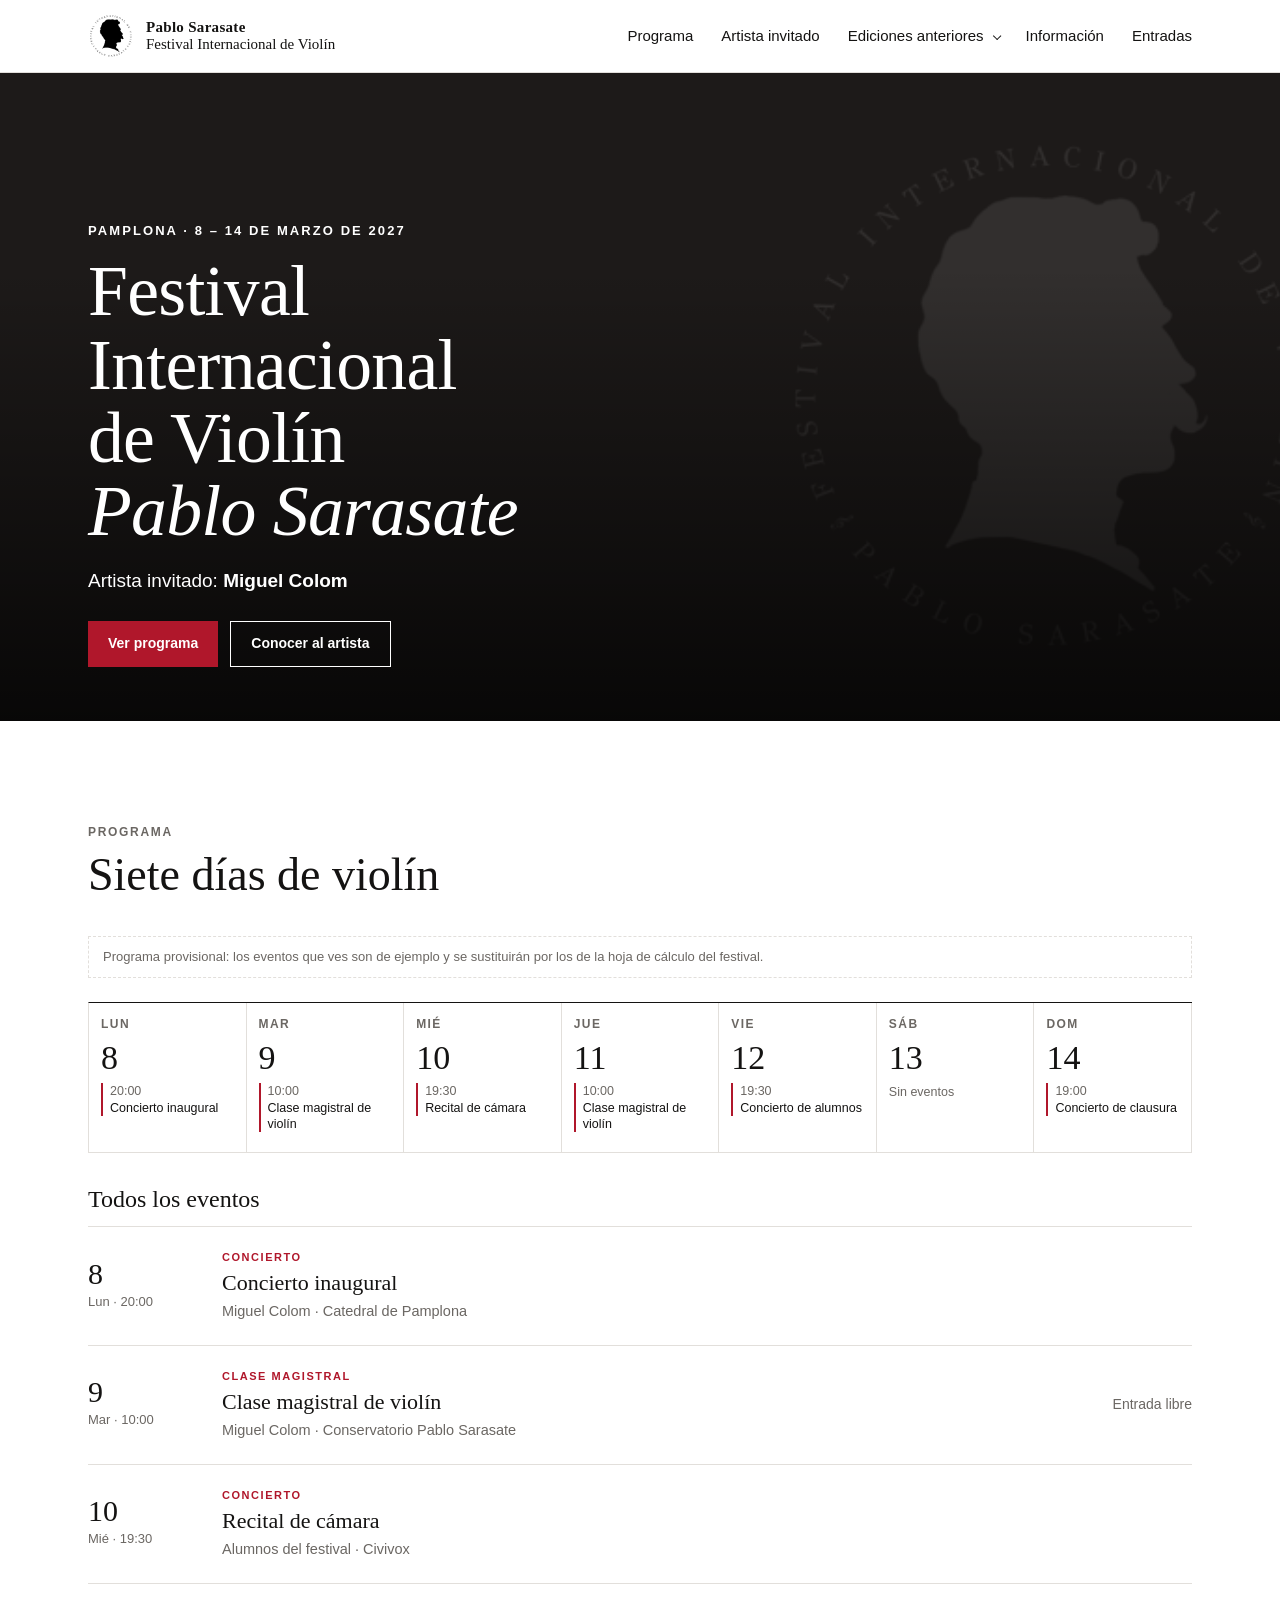
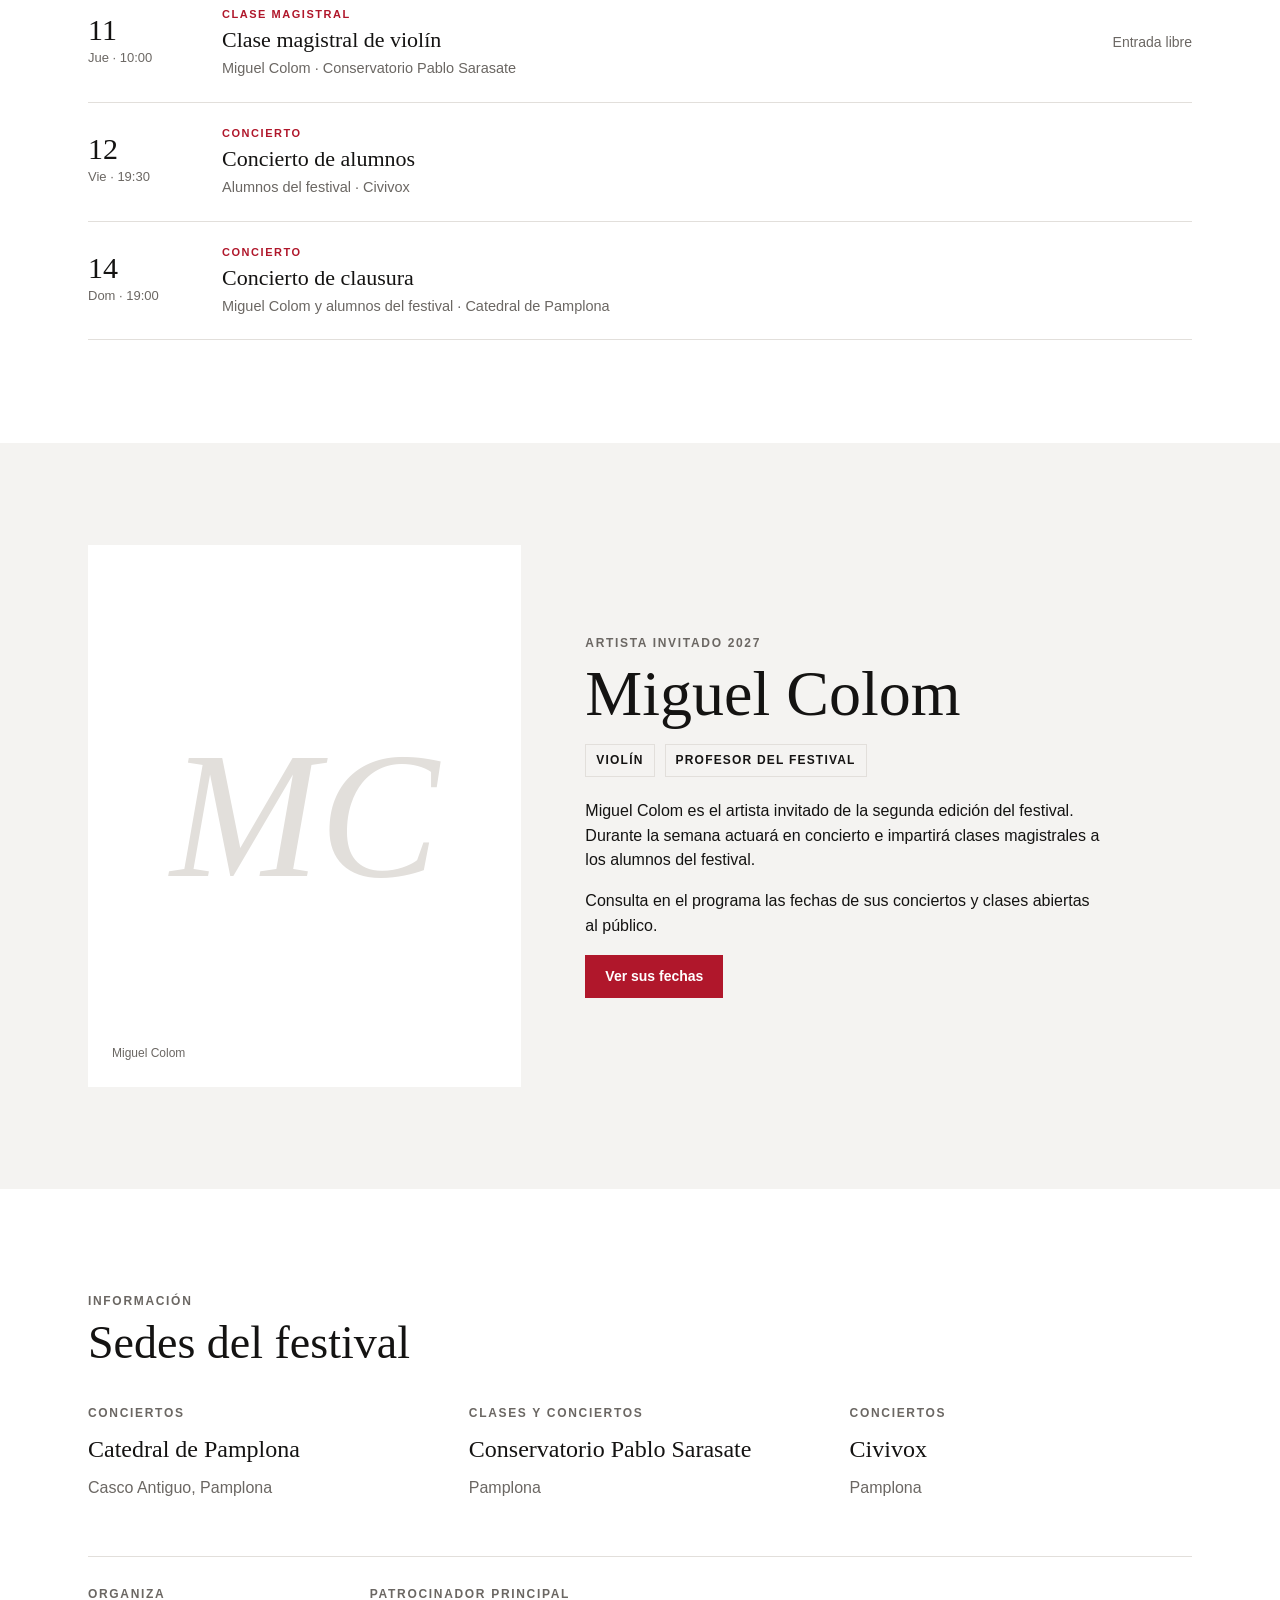
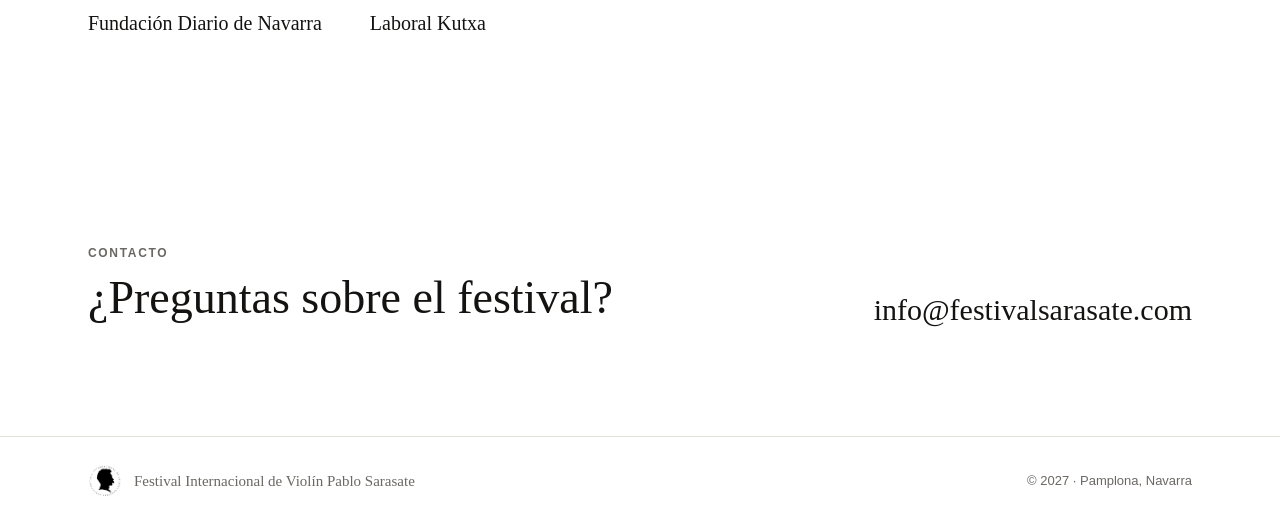
==== commit 35ef3726: "Update print statement from 'Hello' to 'Goodbye'" ====
--- a/index.html
+++ b/index.html
@@ -43,7 +43,7 @@
     <div class="hero-text">
       <div class="wrap">
         <div class="when">Pamplona · 8 – 14 de marzo de 2027</div>
-        <h1>Festival Internacional de Violín <em>Pablo Sarasate</em></h1>
+        <h1><span>Festival Internacional de Violín</span> <em>Pablo Sarasate</em></h1>
         <p class="guest">Artista invitado: <strong>Miguel Colom</strong></p>
         <div class="hero-actions">
           <a class="btn" href="#programa">Ver programa</a>
--- a/style.css
+++ b/style.css
@@ -1,1152 +1,178 @@
-/* ============================================================
-   FESTIVAL PABLO SARASATE — style.css
-   Diseño oscuro dramático · Efectos 3D · Animaciones premium
-   ============================================================ */
+/* Layout: KKL-like — white page, slim sticky bar, full-bleed photo hero, then calm single-column sections on a 1200px grid */
+:root{
+  --bg:#ffffff;
+  --bg-alt:#f4f3f1;
+  --ink:#141312;
+  --muted:#6b6763;
+  --line:#e2dfdb;
+  --accent:#b0172b;          /* rojo Pamplona */
+  --accent-ink:#ffffff;
+  --hero-fallback:#1d1a19;
+  --emblem-filter:none;
+  --font-display:"Source Serif 4", "Iowan Old Style", Georgia, serif;
+  --font-body:"Instrument Sans", "Helvetica Neue", Arial, sans-serif;
+  --wrap:1200px;
+  --gutter:clamp(16px,4vw,48px);
+}
+@media (prefers-color-scheme:dark){:root:not([data-theme="light"]){
+  --bg:#121110;--bg-alt:#1b1a18;--ink:#f1eeea;--muted:#a19c96;--line:#2e2b28;
+  --accent:#e0485a;--accent-ink:#ffffff;--hero-fallback:#0b0a0a;--emblem-filter:invert(1);color-scheme:dark}}
+:root[data-theme="dark"]{
+  --bg:#121110;--bg-alt:#1b1a18;--ink:#f1eeea;--muted:#a19c96;--line:#2e2b28;
+  --accent:#e0485a;--accent-ink:#ffffff;--hero-fallback:#0b0a0a;--emblem-filter:invert(1);color-scheme:dark}
 
-/* ── VARIABLES ─────────────────────────────────────────────── */
-:root {
-  --black:       #08080F;
-  --navy:        #0C1A3A;
-  --navy-dark:   #0A0A14;
-  --navy-mid:    #1A2550;
-  --gold:        #C8A44A;
-  --gold-light:  #E8C870;
-  --gold-dim:    #8B6914;
-  --cream:       #F4EFE6;
-  --cream-dim:   rgba(244,239,230,0.4);
-  --font-d:      'Playfair Display', Georgia, serif;
-  --font-b:      'Inter', system-ui, sans-serif;
-  --ease-out:    cubic-bezier(0.16, 1, 0.3, 1);
-  --ease-spring: cubic-bezier(0.34, 1.56, 0.64, 1);
+*,*::before,*::after{box-sizing:border-box}
+html{scroll-behavior:smooth}
+body{margin:0;background:var(--bg);color:var(--ink);font-family:var(--font-body);font-size:16px;line-height:1.55;-webkit-font-smoothing:antialiased}
+a{color:inherit}
+img{max-width:100%;display:block}
+.wrap{max-width:var(--wrap);margin:0 auto;padding-inline:var(--gutter)}
+h1,h2,h3{font-family:var(--font-display);font-weight:400;text-wrap:balance;margin:0}
+.label{font-size:12px;letter-spacing:.14em;text-transform:uppercase;font-weight:600;color:var(--muted)}
+:focus-visible{outline:2px solid var(--accent);outline-offset:3px}
+
+/* ── Nav ── */
+.nav{position:sticky;top:env(safe-area-inset-top,0px);z-index:50;background:var(--bg);border-bottom:1px solid var(--line)}
+.nav .wrap{display:flex;align-items:center;justify-content:space-between;gap:24px;height:72px}
+.brand{display:flex;align-items:center;gap:12px;text-decoration:none;min-width:0}
+.brand img{width:46px;height:auto;filter:var(--emblem-filter)}
+.brand span{font-family:var(--font-display);font-size:15px;line-height:1.15}
+.brand b{display:block;font-weight:600;letter-spacing:.02em}
+.menu{display:flex;align-items:center;gap:28px;list-style:none;margin:0;padding:0;font-size:15px}
+.menu > li{position:relative}
+.menu a,.menu button{text-decoration:none;background:none;border:0;font:inherit;color:inherit;cursor:pointer;padding:6px 0}
+.menu a:hover,.menu button:hover{color:var(--accent)}
+.sub{position:absolute;top:calc(100% + 10px);left:-16px;min-width:220px;background:var(--bg);border:1px solid var(--line);list-style:none;margin:0;padding:8px 0;box-shadow:0 12px 32px rgb(0 0 0 / .08)}
+.sub a{display:block;padding:10px 16px}
+.sub .label{padding:6px 16px 4px;display:block;font-size:11px}
+.has-sub button::after{content:"";display:inline-block;width:6px;height:6px;border-right:1.5px solid currentColor;border-bottom:1.5px solid currentColor;transform:rotate(45deg) translateY(-3px);margin-left:8px}
+.btn{display:inline-flex;align-items:center;gap:8px;background:var(--accent);color:var(--accent-ink);text-decoration:none;font-weight:600;font-size:14px;padding:11px 20px;border:0;cursor:pointer;font-family:var(--font-body)}
+.btn:hover{filter:brightness(1.08)}
+.btn.ghost{background:transparent;color:inherit;border:1px solid currentColor}
+.burger{display:none;background:none;border:0;padding:8px;cursor:pointer;color:inherit}
+.burger span{display:block;width:22px;height:1.5px;background:currentColor;margin:5px 0}
+
+/* ── Hero ── */
+.hero{position:relative;height:clamp(440px,72vh,760px);background:var(--hero-fallback);color:#fff;overflow:hidden}
+.hero img.photo{position:absolute;inset:0;width:100%;height:100%;object-fit:cover;object-position:center 40%}
+.hero::after{content:"";position:absolute;inset:0;background:linear-gradient(to top,rgb(0 0 0 / .72) 0%,rgb(0 0 0 / .25) 45%,rgb(0 0 0 / 0) 70%)}
+.hero .fallback-mark{display:none;position:absolute;right:-4%;top:50%;transform:translateY(-50%);width:min(52vw,560px);opacity:.09;filter:invert(1)}
+.hero.no-photo .fallback-mark{display:block}
+.hero.no-photo img.photo{display:none}
+.hero-text{position:absolute;z-index:2;left:0;right:0;bottom:clamp(32px,6vh,64px)}
+.hero-text .when{font-size:13px;letter-spacing:.16em;text-transform:uppercase;font-weight:600}
+.hero h1{font-size:clamp(34px,5.6vw,76px);line-height:1.02;margin:14px 0 18px;max-width:14ch;letter-spacing:-.01em}
+.hero h1 em{font-style:italic}
+.hero .guest{font-size:clamp(16px,1.6vw,19px);margin:0 0 26px}
+.hero .guest strong{font-weight:600}
+.hero-actions{display:flex;flex-wrap:wrap;gap:12px}
+.hero .btn.ghost{color:#fff}
+.credit{position:absolute;z-index:2;right:12px;bottom:8px;font-size:11px;color:rgb(255 255 255 / .7)}
+.hero.no-photo .credit{display:none}
+
+/* ── Sections ── */
+section{padding-block:clamp(56px,8vw,104px)}
+section.alt{background:var(--bg-alt)}
+.sec-head{display:flex;justify-content:space-between;align-items:end;gap:24px;flex-wrap:wrap;margin-bottom:36px}
+.sec-head h2{font-size:clamp(30px,3.6vw,46px);line-height:1.08;margin-top:8px}
+
+/* ── Calendar ── */
+.cal{display:grid;grid-template-columns:repeat(7,minmax(0,1fr));border-top:1px solid var(--ink);border-left:1px solid var(--line)}
+.day{all:unset;box-sizing:border-box;display:flex;flex-direction:column;gap:8px;min-height:150px;padding:12px;border-right:1px solid var(--line);border-bottom:1px solid var(--line);cursor:pointer;background:var(--bg);min-width:0}
+.day:hover{background:var(--bg-alt)}
+.day:focus-visible{outline:2px solid var(--accent);outline-offset:-2px}
+.day .dow{font-size:12px;letter-spacing:.12em;text-transform:uppercase;color:var(--muted);font-weight:600}
+.day .num{font-family:var(--font-display);font-size:34px;line-height:1;font-variant-numeric:tabular-nums}
+.day ul{list-style:none;margin:0;padding:0;display:flex;flex-direction:column;gap:6px;font-size:12.5px;line-height:1.3}
+.day li{border-left:2px solid var(--accent);padding-left:7px;overflow-wrap:anywhere}
+.day li time{display:block;color:var(--muted);font-variant-numeric:tabular-nums}
+.day .none{font-size:12.5px;color:var(--muted)}
+.day[aria-pressed="true"]{background:var(--ink);color:var(--bg)}
+.day[aria-pressed="true"] .dow,.day[aria-pressed="true"] li time,.day[aria-pressed="true"] .none{color:inherit;opacity:.7}
+.cal-bar{display:flex;justify-content:space-between;align-items:center;gap:16px;flex-wrap:wrap;margin:28px 0 8px}
+.cal-bar h3{font-size:24px}
+.linkbtn{background:none;border:0;padding:0;font:inherit;font-size:14px;color:var(--accent);cursor:pointer;text-decoration:underline;text-underline-offset:3px}
+.notice{font-size:13px;color:var(--muted);border:1px dashed var(--line);padding:10px 14px;margin-bottom:24px}
+.notice[hidden]{display:none}
+
+.events{list-style:none;margin:0;padding:0;border-top:1px solid var(--line)}
+.ev{display:grid;grid-template-columns:110px 1fr auto;gap:24px;align-items:center;padding:22px 0;border-bottom:1px solid var(--line)}
+.ev .d{font-variant-numeric:tabular-nums}
+.ev .d b{font-family:var(--font-display);font-weight:400;font-size:30px;line-height:1;display:block}
+.ev .d span{font-size:13px;color:var(--muted)}
+.ev .info{min-width:0}
+.ev .tipo{font-size:11px;letter-spacing:.14em;text-transform:uppercase;font-weight:600;color:var(--accent)}
+.ev h4{font-family:var(--font-display);font-weight:400;font-size:22px;margin:4px 0 4px;line-height:1.2}
+.ev p{margin:0;color:var(--muted);font-size:14.5px}
+.ev .buy{text-align:right;display:flex;flex-direction:column;align-items:flex-end;gap:8px;font-size:14px}
+.ev .buy .price{color:var(--muted)}
+.empty{padding:32px 0;color:var(--muted)}
+
+/* ── Guest artist ── */
+.guest-grid{display:grid;grid-template-columns:5fr 7fr;gap:clamp(32px,5vw,72px);align-items:center}
+.portrait{aspect-ratio:4/5;max-width:100%;background:var(--bg-alt);display:flex;align-items:flex-end;padding:24px;position:relative;overflow:hidden}
+section.alt .portrait{background:var(--bg)}
+.portrait .initials{position:absolute;inset:0;display:grid;place-items:center;font-family:var(--font-display);font-size:clamp(90px,14vw,180px);color:var(--line);font-style:italic}
+.portrait .cap{position:relative;font-size:12px;color:var(--muted)}
+.guest-grid h2{font-size:clamp(40px,5vw,68px);line-height:1;margin:10px 0 18px}
+.guest-grid p{max-width:58ch;margin:0 0 16px}
+.role{display:flex;gap:10px;flex-wrap:wrap;margin-bottom:22px}
+.chip{font-size:12px;letter-spacing:.1em;text-transform:uppercase;font-weight:600;border:1px solid var(--line);padding:6px 10px}
+
+/* ── Past editions ── */
+.past{display:grid;grid-template-columns:repeat(2,minmax(0,1fr));gap:clamp(20px,3vw,40px)}
+.past article{border-top:1px solid var(--ink);padding-top:20px;scroll-margin-top:96px}
+.past h3{font-size:clamp(28px,3vw,38px);margin:8px 0 10px}
+.past p{margin:0;color:var(--muted);max-width:52ch}
+
+/* ── Info ── */
+.info-grid{display:grid;grid-template-columns:repeat(3,minmax(0,1fr));gap:clamp(20px,3vw,40px)}
+.info-grid h3{font-size:24px;margin:8px 0 8px}
+.info-grid p{margin:0;color:var(--muted)}
+.partners{display:flex;flex-wrap:wrap;gap:12px 48px;margin-top:56px;padding-top:28px;border-top:1px solid var(--line)}
+.partners div{display:flex;flex-direction:column;gap:4px}
+.partners .n{font-family:var(--font-display);font-size:20px}
+
+/* ── Contact / footer ── */
+.contact{display:flex;justify-content:space-between;align-items:end;gap:32px;flex-wrap:wrap}
+.contact h2{font-size:clamp(30px,3.6vw,46px)}
+.mail{font-family:var(--font-display);font-size:clamp(22px,2.4vw,30px);user-select:all}
+footer{border-top:1px solid var(--line);padding-block:28px;font-size:13px;color:var(--muted)}
+footer .wrap{display:flex;justify-content:space-between;gap:16px;flex-wrap:wrap;align-items:center}
+footer .brand img{width:34px}
+
+/* ── Responsive ── */
+@media (max-width:980px){
+  .menu{display:none;position:absolute;top:72px;left:0;right:0;flex-direction:column;align-items:stretch;gap:0;background:var(--bg);border-bottom:1px solid var(--line);padding:8px var(--gutter) 20px}
+  .menu.open{display:flex}
+  .menu > li{border-bottom:1px solid var(--line)}
+  .menu > li:last-child{border:0;padding-top:16px}
+  .menu a,.menu button{display:block;padding:14px 0;width:100%;text-align:left}
+  .sub{position:static;box-shadow:none;border:0;padding:0 0 8px 12px;min-width:0}
+  .burger{display:block}
+  .guest-grid{grid-template-columns:1fr}
+  .portrait{aspect-ratio:16/10}
+  .info-grid{grid-template-columns:1fr}
 }
+@media (max-width:760px){
+  .cal{grid-template-columns:repeat(7,minmax(0,1fr))}
+  .day{min-height:0;padding:10px 4px;align-items:center;text-align:center;gap:4px}
+  .day ul,.day .none{display:none}
+  .day .num{font-size:24px}
+  .day .dow{font-size:10px;letter-spacing:.06em}
+  .day .dot{display:block;width:6px;height:6px;border-radius:50%;background:var(--accent)}
+  .day .dot.zero{visibility:hidden}
+  .ev{grid-template-columns:64px 1fr;gap:16px}
+  .ev .buy{grid-column:2;align-items:flex-start;text-align:left;flex-direction:row;align-items:center;gap:14px}
+  .past{grid-template-columns:1fr}
+  .brand span{font-size:13px}
+}
+@media (min-width:761px){.day .dot{display:none}}
+@media (prefers-reduced-motion:reduce){html{scroll-behavior:auto}}
 
-/* ── RESET ──────────────────────────────────────────────────── */
-*, *::before, *::after { box-sizing: border-box; margin: 0; padding: 0; }
-html { scroll-behavior: smooth; font-size: 16px; }
-body {
-  background: var(--black);
-  color: var(--cream);
-  font-family: var(--font-b);
-  font-weight: 300;
-  overflow-x: hidden;
-  -webkit-font-smoothing: antialiased;
-  -moz-osx-font-smoothing: grayscale;
-  position: relative;
-}
-ul { list-style: none; }
-address { font-style: normal; }
-img { display: block; max-width: 100%; }
-button { font-family: var(--font-b); cursor: pointer; }
-a { color: inherit; }
-
-/* ── BARRA DE PROGRESO ─────────────────────────────────────── */
-#progress-bar {
-  position: fixed;
-  top: 0; left: 0; width: 0%;
-  height: 2px;
-  background: linear-gradient(90deg, var(--gold-dim), var(--gold), var(--gold-light), var(--gold));
-  background-size: 300% auto;
-  animation: shimmer-bar 2.5s linear infinite;
-  z-index: 9999;
-  box-shadow:
-    0 0 6px  rgba(200,164,74,0.7),
-    0 0 14px rgba(200,164,74,0.4),
-    0 0 28px rgba(200,164,74,0.15);
-  transition: width 0.1s linear;
-}
-
-/* ── PALABRAS FLOTANTES ─────────────────────────────────────── */
-#floating-words {
-  position: fixed;
-  inset: 0;
-  pointer-events: none;
-  z-index: 0;
-  overflow: hidden;
-}
-
-.floating-word {
-  position: absolute;
-  bottom: -80px;
-  font-family: var(--font-d);
-  color: var(--gold);
-  white-space: nowrap;
-  font-weight: 700;
-  text-transform: uppercase;
-  letter-spacing: 0.2em;
-  user-select: none;
-  animation: word-float linear forwards;
-  will-change: transform, opacity;
-}
-
-@keyframes word-float {
-  0%   { transform: translateY(0) translateX(0)   rotate(-6deg); opacity: 0; }
-  4%   { opacity: 1; }
-  92%  { opacity: 1; }
-  100% { transform: translateY(-115vh) translateX(50px) rotate(6deg); opacity: 0; }
-}
-
-/* ── CANVAS PARTÍCULAS ─────────────────────────────────────── */
-#particles {
-  position: fixed;
-  inset: 0;
-  pointer-events: none;
-  z-index: 1;
-}
-
-/* ── NAVEGACIÓN ────────────────────────────────────────────── */
-#navbar {
-  position: fixed;
-  top: 0; left: 0; right: 0;
-  z-index: 500;
-  transition: background 0.5s ease, box-shadow 0.5s ease, backdrop-filter 0.5s ease;
-}
-
-#navbar.scrolled {
-  background: rgba(8,8,15,0.92);
-  backdrop-filter: blur(14px) saturate(1.5);
-  -webkit-backdrop-filter: blur(14px) saturate(1.5);
-  box-shadow:
-    0 1px 0   rgba(200,164,74,0.14),
-    0 6px 32px rgba(0,0,0,0.5);
-}
-
-.nav-inner {
-  display: flex;
-  align-items: center;
-  justify-content: space-between;
-  padding: 0 52px;
-  height: 66px;
-  max-width: 1440px;
-  margin: 0 auto;
-}
-
-/* Logo */
-.nav-logo-wrap {
-  display: flex;
-  align-items: center;
-  gap: 12px;
-  text-decoration: none;
-}
-
-.nav-logo {
-  height: 44px; width: 44px;
-  object-fit: contain;
-  filter: brightness(0) saturate(100%) invert(72%) sepia(47%) saturate(500%) hue-rotate(5deg) brightness(95%);
-  transition: transform 0.4s var(--ease-spring), filter 0.3s;
-}
-.nav-logo:hover {
-  transform: scale(1.08) rotate(-5deg);
-  filter: brightness(0) saturate(100%) invert(80%) sepia(50%) saturate(600%) hue-rotate(5deg) brightness(105%);
-}
-
-.nav-logo-fallback {
-  display: none;
-  width: 44px; height: 44px;
-  border-radius: 50%;
-  border: 1.5px solid rgba(200,164,74,0.45);
-  background: rgba(200,164,74,0.07);
-  align-items: center; justify-content: center;
-  font-family: var(--font-d);
-  font-size: 15px; color: var(--gold); font-weight: 700;
-  animation: glow-pulse 3s ease-in-out infinite;
-  transition: transform 0.3s;
-}
-.nav-logo-fallback:hover { transform: scale(1.08) rotate(-5deg); }
-
-.nav-brand { display: flex; flex-direction: column; gap: 2px; }
-.nav-brand-name {
-  font-family: var(--font-d);
-  font-size: 12px; letter-spacing: 3px; font-weight: 700;
-  color: var(--gold);
-  text-shadow: 0 0 14px rgba(200,164,74,0.35);
-}
-.nav-brand-sub {
-  font-size: 7px; letter-spacing: 2.5px;
-  color: var(--cream); opacity: 0.3;
-}
-
-/* Links de navegación */
-.nav-links {
-  display: flex; gap: 36px;
-}
-.nav-links a {
-  color: var(--cream);
-  text-decoration: none;
-  font-size: 10px; letter-spacing: 2.5px; opacity: 0.75;
-  position: relative; padding-bottom: 3px;
-  transition: opacity 0.3s, color 0.3s;
-}
-.nav-links a::after {
-  content: '';
-  position: absolute; bottom: 0; left: 0; right: 0;
-  height: 1px; background: var(--gold);
-  transform: scaleX(0); transform-origin: right;
-  transition: transform 0.4s var(--ease-out);
-}
-.nav-links a:hover { opacity: 1; color: var(--gold); }
-.nav-links a:hover::after { transform: scaleX(1); transform-origin: left; }
-
-/* Botón entradas */
-.btn-entradas {
-  background: var(--gold);
-  color: var(--black);
-  padding: 10px 26px;
-  font-size: 10px; letter-spacing: 2.5px; font-weight: 700;
-  text-decoration: none; border-radius: 2px;
-  position: relative; overflow: hidden;
-  transition: background 0.3s, box-shadow 0.3s, transform 0.25s var(--ease-spring);
-}
-.btn-entradas::before {
-  content: '';
-  position: absolute; inset: 0;
-  background: linear-gradient(90deg, transparent, rgba(255,255,255,0.28), transparent);
-  transform: translateX(-120%);
-  transition: transform 0.55s ease;
-}
-.btn-entradas:hover::before { transform: translateX(120%); }
-.btn-entradas:hover {
-  background: var(--gold-light);
-  box-shadow: 0 0 22px rgba(200,164,74,0.6), 0 0 45px rgba(200,164,74,0.22);
-  transform: translateY(-2px) scale(1.02);
-}
-
-/* ── HERO ───────────────────────────────────────────────────── */
-.hero {
-  position: relative;
-  min-height: 100vh;
-  display: flex;
-  align-items: flex-end;
-  justify-content: center;
-  overflow: hidden;
-  background:
-    radial-gradient(ellipse 90% 70% at 50% 35%, #0D1B3E 0%, #08080F 65%),
-    radial-gradient(ellipse 40% 40% at 15% 20%, rgba(200,164,74,0.03) 0%, transparent 70%);
-}
-
-/* Aurora animada */
-.hero::before {
-  content: '';
-  position: absolute; inset: 0;
-  background:
-    radial-gradient(ellipse 60% 50% at 20% 30%, rgba(200,164,74,0.045) 0%, transparent 70%),
-    radial-gradient(ellipse 50% 50% at 80% 70%, rgba(12,26,58,0.9) 0%, transparent 70%),
-    radial-gradient(ellipse 30% 30% at 50% 80%, rgba(200,164,74,0.02) 0%, transparent 70%);
-  animation: aurora-drift 14s ease-in-out infinite alternate;
-  z-index: 0;
-}
-
-/* Malla de puntos decorativos */
-.hero::after {
-  content: '';
-  position: absolute; inset: 0;
-  background-image: radial-gradient(circle, rgba(200,164,74,0.04) 1px, transparent 1px);
-  background-size: 40px 40px;
-  z-index: 0;
-  animation: grid-fade 8s ease-in-out infinite alternate;
-}
-
-@keyframes aurora-drift {
-  0%   { opacity: 0.7; transform: scale(1) rotate(0deg);   }
-  100% { opacity: 1;   transform: scale(1.04) rotate(2deg); }
-}
-@keyframes grid-fade {
-  0%   { opacity: 0.4; }
-  100% { opacity: 0.8; }
-}
-
-/* Arte de fondo */
-.hero-bg-art {
-  position: absolute; inset: 0;
-  z-index: 1;
-  pointer-events: none;
-}
-
-/* Violín 3D */
-.hero-violin {
-  position: absolute;
-  right: 7%; top: 50%;
-  transform: translateY(-50%);
-  width: clamp(100px, 14vw, 200px);
-  filter:
-    drop-shadow(0  0  20px rgba(200,164,74,0.2))
-    drop-shadow(0  0  60px rgba(200,164,74,0.08))
-    drop-shadow(4px 8px 16px rgba(0,0,0,0.5));
-  animation: violin-float 7s ease-in-out infinite;
-  transition: transform 0.35s ease;
-  will-change: transform;
-}
-
-@keyframes violin-float {
-  0%, 100% { filter: drop-shadow(0 0 20px rgba(200,164,74,0.2)) drop-shadow(0 0 60px rgba(200,164,74,0.08)) drop-shadow(4px 8px 16px rgba(0,0,0,0.5)); transform: translateY(-50%) rotateY(0deg) rotateX(0deg); }
-  25%       { filter: drop-shadow(0 0 28px rgba(200,164,74,0.3)) drop-shadow(0 0 80px rgba(200,164,74,0.12)) drop-shadow(4px 8px 16px rgba(0,0,0,0.5)); transform: translateY(-52%) rotateY(4deg) rotateX(2deg); }
-  75%       { filter: drop-shadow(0 0 16px rgba(200,164,74,0.15)) drop-shadow(0 0 40px rgba(200,164,74,0.06)) drop-shadow(4px 8px 16px rgba(0,0,0,0.5)); transform: translateY(-48%) rotateY(-4deg) rotateX(-2deg); }
-}
-
-/* Pentagrama */
-.staff-lines {
-  position: absolute;
-  left: 0; right: 0; top: 50%;
-  transform: translateY(-50%);
-  display: flex; flex-direction: column; gap: 20px;
-  pointer-events: none;
-}
-.staff-line {
-  height: 1px;
-  background: linear-gradient(90deg, transparent 0%, var(--gold) 20%, var(--gold) 80%, transparent 100%);
-  opacity: 0;
-  transform: scaleX(0); transform-origin: left;
-  animation: staff-draw 1.8s var(--ease-out) forwards;
-}
-.staff-line:nth-child(1) { animation-delay: 0.1s; }
-.staff-line:nth-child(2) { animation-delay: 0.25s; }
-.staff-line:nth-child(3) { animation-delay: 0.4s; }
-.staff-line:nth-child(4) { animation-delay: 0.55s; }
-.staff-line:nth-child(5) { animation-delay: 0.7s; }
-
-@keyframes staff-draw {
-  0%   { opacity: 0; transform: scaleX(0); }
-  100% { opacity: 0.05; transform: scaleX(1); }
-}
-
-/* Clave de sol */
-.clef-art {
-  position: absolute;
-  left: 3%; top: 50%;
-  transform: translateY(-50%);
-  font-size: clamp(100px, 16vw, 220px);
-  color: var(--gold);
-  opacity: 0.04;
-  font-family: serif;
-  line-height: 1;
-  animation: clef-breathe 10s ease-in-out infinite;
-  user-select: none;
-}
-
-@keyframes clef-breathe {
-  0%, 100% { opacity: 0.03; transform: translateY(-50%) scale(1); }
-  50%       { opacity: 0.065; transform: translateY(-52%) scale(1.03); }
-}
-
-/* Orbes de luz */
-.orb {
-  position: absolute;
-  border-radius: 50%;
-  pointer-events: none;
-  will-change: transform;
-}
-.orb-1 {
-  width: 400px; height: 400px;
-  top: 10%; left: -100px;
-  background: radial-gradient(circle, rgba(200,164,74,0.04) 0%, transparent 70%);
-  animation: orb-drift1 18s ease-in-out infinite;
-}
-.orb-2 {
-  width: 300px; height: 300px;
-  bottom: 15%; right: 10%;
-  background: radial-gradient(circle, rgba(12,26,58,0.6) 0%, transparent 70%);
-  animation: orb-drift2 22s ease-in-out infinite;
-}
-.orb-3 {
-  width: 200px; height: 200px;
-  top: 40%; left: 40%;
-  background: radial-gradient(circle, rgba(200,164,74,0.025) 0%, transparent 70%);
-  animation: orb-drift3 16s ease-in-out infinite;
-}
-@keyframes orb-drift1 { 0%,100%{transform:translate(0,0);}50%{transform:translate(40px,-30px);} }
-@keyframes orb-drift2 { 0%,100%{transform:translate(0,0);}50%{transform:translate(-30px,20px);} }
-@keyframes orb-drift3 { 0%,100%{transform:translate(0,0);}50%{transform:translate(20px,30px);} }
-
-/* Overlay degradado inferior */
-.hero-overlay {
-  position: absolute; inset: 0;
-  background: linear-gradient(to bottom,
-    transparent 30%,
-    rgba(8,8,15,0.4) 65%,
-    rgba(8,8,15,0.85) 85%,
-    #08080F 100%
-  );
-  z-index: 2;
-}
-
-/* Contenido hero */
-.hero-content {
-  position: relative;
-  z-index: 3;
-  text-align: center;
-  padding: 0 52px 110px;
-  max-width: 960px;
-  transition: transform 0.35s ease;
-}
-
-.hero-eyebrow {
-  font-size: 9px; letter-spacing: 5px;
-  color: var(--gold); opacity: 0.9;
-  margin-bottom: 22px;
-  animation: glow-pulse 3.5s ease-in-out infinite;
-  display: block;
-}
-
-.hero-title {
-  display: flex; flex-direction: column; gap: 2px;
-  margin-bottom: 18px;
-}
-
-.hero-line-1 {
-  font-family: var(--font-d);
-  font-size: clamp(32px, 5.5vw, 76px);
-  font-weight: 900; letter-spacing: -1.5px; line-height: 1;
-  color: var(--cream);
-  display: block;
-  text-shadow:
-    1px 1px 0   rgba(200,164,74,0.18),
-    3px 3px 0   rgba(200,164,74,0.12),
-    5px 5px 0   rgba(200,164,74,0.08),
-    8px 8px 0   rgba(0,0,0,0.25),
-    0   0   40px rgba(12,26,58,0.5);
-}
-
-.hero-line-2 {
-  font-family: var(--font-d);
-  font-size: clamp(32px, 5.5vw, 76px);
-  font-weight: 300; letter-spacing: -1.5px; line-height: 1;
-  color: var(--cream);
-  display: block;
-  text-shadow:
-    2px 2px 0   rgba(200,164,74,0.1),
-    5px 5px 8px rgba(0,0,0,0.3);
-}
-
-.hero-name {
-  font-family: var(--font-d);
-  font-size: clamp(36px, 6vw, 88px);
-  font-weight: 400; font-style: italic;
-  line-height: 1.15;
-  display: block;
-  background: linear-gradient(130deg,
-    var(--gold-dim) 0%,
-    var(--gold) 30%,
-    var(--gold-light) 50%,
-    var(--gold) 70%,
-    var(--gold-dim) 100%
-  );
-  background-size: 250% auto;
-  -webkit-background-clip: text; background-clip: text;
-  -webkit-text-fill-color: transparent;
-  animation: shimmer-text 4.5s linear infinite;
-  filter:
-    drop-shadow(0 0 12px rgba(200,164,74,0.45))
-    drop-shadow(2px 3px 8px rgba(0,0,0,0.4));
-  cursor: default;
-  transition: filter 0.3s;
-}
-
-.hero-name:hover {
-  filter:
-    drop-shadow(0 0 20px rgba(200,164,74,0.7))
-    drop-shadow(0 0 40px rgba(200,164,74,0.3))
-    drop-shadow(2px 3px 8px rgba(0,0,0,0.4));
-}
-
-.hero-name.glitch {
-  animation: shimmer-text 4.5s linear infinite, glitch-anim 0.55s steps(2) forwards;
-}
-
-@keyframes glitch-anim {
-  0%  { clip-path: inset(0% 0% 90% 0%); transform: translateX(-4px); }
-  20% { clip-path: inset(40% 0% 40% 0%); transform: translateX(4px); }
-  40% { clip-path: inset(80% 0% 5% 0%);  transform: translateX(-3px); }
-  60% { clip-path: inset(10% 0% 70% 0%); transform: translateX(3px); }
-  80% { clip-path: inset(60% 0% 20% 0%); transform: translateX(-2px); }
-  100%{ clip-path: inset(0% 0% 0% 0%);   transform: translateX(0); }
-}
-
-.hero-sub {
-  font-size: 13px; opacity: 0.5; letter-spacing: 0.5px; line-height: 1.6;
-  margin-bottom: 36px;
-  font-weight: 300;
-}
-
-.hero-cta {
-  display: flex; gap: 24px;
-  justify-content: center; align-items: center;
-}
-
-/* ── BOTONES GLOBALES ───────────────────────────────────────── */
-.btn-primary {
-  background: var(--gold);
-  color: var(--black);
-  padding: 13px 34px;
-  font-size: 10px; letter-spacing: 2.5px; font-weight: 700;
-  text-decoration: none; border: none; border-radius: 2px;
-  position: relative; overflow: hidden;
-  display: inline-block;
-  transition: background 0.3s, box-shadow 0.3s, transform 0.25s var(--ease-spring);
-  cursor: pointer;
-}
-.btn-primary::before {
-  content: '';
-  position: absolute; inset: 0;
-  background: linear-gradient(90deg, transparent, rgba(255,255,255,0.3), transparent);
-  transform: translateX(-120%);
-  transition: transform 0.5s ease;
-}
-.btn-primary:hover::before { transform: translateX(120%); }
-.btn-primary:hover {
-  background: var(--gold-light);
-  box-shadow: 0 0 26px rgba(200,164,74,0.65), 0 0 55px rgba(200,164,74,0.22);
-  transform: translateY(-2px) scale(1.01);
-}
-.btn-primary:active { transform: translateY(0) scale(0.99); }
-
-.btn-ghost {
-  color: var(--cream); font-size: 11px; opacity: 0.52;
-  letter-spacing: 1px; text-decoration: none;
-  transition: opacity 0.3s, color 0.3s, transform 0.3s;
-}
-.btn-ghost:hover { opacity: 1; color: var(--gold); transform: translateX(3px); }
-
-.btn-outline {
-  border: 1px solid rgba(200,164,74,0.22);
-  color: var(--cream); opacity: 0.55;
-  padding: 12px 40px; font-size: 9px; letter-spacing: 3px;
-  text-decoration: none; display: inline-block;
-  transition: border-color 0.3s, opacity 0.3s, box-shadow 0.3s, transform 0.25s;
-  font-family: var(--font-b);
-}
-.btn-outline:hover {
-  border-color: rgba(200,164,74,0.6); opacity: 1;
-  box-shadow: 0 0 18px rgba(200,164,74,0.18), inset 0 0 18px rgba(200,164,74,0.04);
-  transform: translateY(-2px);
-}
-
-/* ── BARRAS DE COLABORADORES ───────────────────────────────── */
-.collab-bar {
-  background: var(--black);
-  padding: 18px 52px;
-  display: flex; align-items: center; gap: 30px;
-  border-bottom: 1px solid rgba(200,164,74,0.07);
-  position: relative; z-index: 10;
-  overflow: hidden;
-}
-
-/* Brillo sutil al hover en la barra */
-.collab-bar::before {
-  content: '';
-  position: absolute; inset: 0;
-  background: linear-gradient(90deg, transparent, rgba(200,164,74,0.02), transparent);
-  opacity: 0; transition: opacity 0.5s;
-}
-.collab-bar:hover::before { opacity: 1; }
-
-.collab-label {
-  font-size: 7px; letter-spacing: 3px; color: var(--cream);
-  opacity: 0.25; white-space: nowrap; flex-shrink: 0;
-}
-
-.collab-divider {
-  flex: 1; height: 1px;
-  background: linear-gradient(90deg, transparent, rgba(200,164,74,0.1), transparent);
-}
-
-.collab-logo {
-  display: flex; align-items: center; gap: 10px;
-  opacity: 0.62; flex-shrink: 0;
-  transition: opacity 0.3s, transform 0.3s;
-}
-.collab-logo:hover { opacity: 0.92; transform: scale(1.02); }
-
-.dn-logo {
-  width: 26px; height: 26px;
-  border: 1px solid rgba(180,40,40,0.5);
-  display: flex; align-items: center; justify-content: center;
-  background: rgba(180,40,40,0.07);
-  font-family: var(--font-d); font-size: 12px;
-  color: #B42828; font-weight: 900;
-  transition: box-shadow 0.3s;
-}
-.dn-logo:hover { box-shadow: 0 0 10px rgba(180,40,40,0.3); }
-
-.lk-logo {
-  width: 30px; height: 30px;
-  border-radius: 3px;
-  background: rgba(0,90,160,0.12);
-  border: 1px solid rgba(0,120,200,0.25);
-  display: flex; align-items: center; justify-content: center;
-}
-
-.collab-name {
-  font-family: var(--font-d); font-size: 12px;
-  color: var(--cream); font-weight: 700; letter-spacing: 0.5px; line-height: 1.2;
-}
-.collab-sub {
-  font-size: 7px; letter-spacing: 2px; color: var(--cream); opacity: 0.3; margin-top: 1px;
-}
-.lk-sub { color: #0078C8 !important; opacity: 0.8 !important; }
-
-.collab-cta {
-  font-size: 8px; letter-spacing: 2px; color: var(--gold); opacity: 0.4;
-  text-decoration: none; flex-shrink: 0; white-space: nowrap;
-  transition: opacity 0.3s, transform 0.3s;
-}
-.collab-cta:hover { opacity: 0.9; transform: translateX(3px); }
-
-.colaboradores-list {
-  display: flex; align-items: center; gap: 24px; flex-shrink: 0;
-  flex-wrap: wrap;
-}
-.colaboradores-list span {
-  font-size: 9px; color: var(--cream); opacity: 0.42;
-  white-space: nowrap; letter-spacing: 0.5px;
-  transition: opacity 0.3s, color 0.3s;
-}
-.colaboradores-list span:hover { opacity: 0.85; color: var(--gold); }
-.sep { width: 1px; height: 18px; background: rgba(200,164,74,0.1); }
-
-/* ── SECCIÓN ABONO ─────────────────────────────────────────── */
-.section-abono {
-  background: var(--black);
-  padding: 52px;
-  border-bottom: 1px solid rgba(200,164,74,0.1);
-  position: relative; z-index: 10;
-}
-
-.abono-card {
-  background: var(--navy);
-  border: 1px solid rgba(200,164,74,0.22);
-  padding: 40px 52px;
-  position: relative; overflow: hidden;
-  transform-style: preserve-3d;
-  max-width: 1340px; margin: 0 auto;
-  transition:
-    border-color 0.4s,
-    box-shadow 0.4s;
-}
-.abono-card:hover {
-  border-color: rgba(200,164,74,0.5);
-  box-shadow:
-    0 0  40px rgba(200,164,74,0.12),
-    0 0  80px rgba(200,164,74,0.04),
-    0 20px 60px rgba(0,0,0,0.45),
-    inset 0 0 40px rgba(12,26,58,0.25);
-}
-
-/* Pentagrama de fondo del abono */
-.abono-staff {
-  position: absolute; inset: 0;
-  pointer-events: none; overflow: hidden;
-}
-
-/* Brillo interior animado */
-.abono-glow {
-  position: absolute;
-  width: 200%; height: 200%;
-  top: -50%; left: -50%;
-  background: radial-gradient(ellipse 50% 50% at 50% 50%, rgba(200,164,74,0.04), transparent 70%);
-  animation: glow-rotate 12s linear infinite;
-  pointer-events: none;
-}
-@keyframes glow-rotate {
-  from { transform: rotate(0deg); }
-  to   { transform: rotate(360deg); }
-}
-
-/* Esquinas decorativas doradas */
-.corner { position: absolute; width: 20px; height: 20px; pointer-events: none; }
-.corner::before, .corner::after {
-  content: ''; position: absolute;
-  background: var(--gold); opacity: 0.55;
-  transition: opacity 0.3s;
-}
-.corner::before { width: 20px; height: 1px; top: 0; left: 0; }
-.corner::after  { width: 1px; height: 20px; top: 0; left: 0; }
-.corner.tl { top: 10px; left: 10px; }
-.corner.tr { top: 10px; right: 10px; transform: scaleX(-1); }
-.corner.bl { bottom: 10px; left: 10px; transform: scaleY(-1); }
-.corner.br { bottom: 10px; right: 10px; transform: scale(-1,-1); }
-.abono-card:hover .corner::before,
-.abono-card:hover .corner::after { opacity: 0.85; }
-
-.abono-inner {
-  position: relative; z-index: 2;
-  display: flex; align-items: center; gap: 52px;
-}
-
-.abono-text { flex: 1; }
-.abono-divider-v { width: 1px; height: 88px; background: rgba(200,164,74,0.2); flex-shrink: 0; }
-.abono-cta-wrap { text-align: right; flex-shrink: 0; }
-
-.abono-title {
-  font-family: var(--font-d); font-size: 30px; font-weight: 400;
-  line-height: 1.2; color: var(--cream); margin-bottom: 8px;
-  text-shadow: 0 0 30px rgba(200,164,74,0.1);
-}
-.abono-title em { font-style: italic; color: var(--gold); }
-
-.abono-desc { font-size: 9px; color: var(--cream); opacity: 0.35; letter-spacing: 1.2px; line-height: 1.9; }
-
-.abono-desde {
-  font-family: var(--font-d); font-style: italic;
-  font-size: 9px; color: var(--gold); opacity: 0.55; margin-bottom: 3px;
-}
-.abono-price {
-  font-family: var(--font-d); font-size: 50px; color: var(--cream);
-  font-weight: 700; line-height: 1; margin-bottom: 20px;
-  text-shadow:
-    2px 2px 0 rgba(0,0,0,0.2),
-    0 0 25px rgba(200,164,74,0.18);
-}
-.abono-price span { font-size: 18px; color: var(--gold); opacity: 0.72; font-weight: 300; }
-.abono-note { font-size: 7px; opacity: 0.25; margin-top: 9px; letter-spacing: 1px; }
-
-/* ── SECCIÓN CONCIERTOS ────────────────────────────────────── */
-.section-conciertos {
-  background: var(--black);
-  padding: 60px 52px 52px;
-  position: relative; z-index: 10;
-}
-
-.section-header { margin-bottom: 28px; }
-.section-header h2 {
-  font-family: var(--font-d); font-size: 30px;
-  color: var(--cream); font-weight: 400;
-  text-shadow: 0 0 30px rgba(200,164,74,0.08);
-}
-.section-header-row {
-  display: flex; justify-content: space-between; align-items: baseline;
-}
-
-.section-footer { text-align: center; margin-top: 26px; }
-
-.conciertos-list {
-  display: flex; flex-direction: column; gap: 1px;
-  max-width: 1340px;
-}
-
-.concierto-row {
-  display: flex; align-items: center;
-  background: var(--navy); padding: 22px 26px; gap: 26px;
-  transform-style: preserve-3d;
-  position: relative; overflow: hidden;
-  transition: background 0.3s, box-shadow 0.4s;
-  cursor: default;
-}
-
-/* Barrido luminoso al hover */
-.concierto-row::after {
-  content: '';
-  position: absolute; inset: 0;
-  background: linear-gradient(90deg, transparent 0%, rgba(200,164,74,0.04) 50%, transparent 100%);
-  opacity: 0; transition: opacity 0.4s;
-}
-.concierto-row:hover::after { opacity: 1; }
-.concierto-row:hover {
-  background: rgba(12,26,58,0.95);
-  box-shadow: 0 0 30px rgba(200,164,74,0.08), 0 8px 30px rgba(0,0,0,0.3);
-}
-
-.concierto-row.featured {
-  border-left: 3px solid var(--gold);
-  box-shadow: -4px 0 20px rgba(200,164,74,0.1);
-}
-.concierto-row.featured .concierto-title {
-  text-shadow: 0 0 18px rgba(200,164,74,0.18);
-}
-
-.concierto-date {
-  min-width: 54px; text-align: center;
-  display: flex; flex-direction: column; align-items: center; gap: 3px;
-}
-.concierto-date .day {
-  font-family: var(--font-d); font-size: 32px;
-  color: var(--gold); line-height: 1; font-weight: 700;
-  text-shadow: 0 0 18px rgba(200,164,74,0.5);
-  transition: text-shadow 0.3s;
-}
-.concierto-row:hover .day {
-  text-shadow: 0 0 28px rgba(200,164,74,0.8);
-}
-.concierto-date .month {
-  font-size: 7px; letter-spacing: 2px; opacity: 0.38; text-transform: uppercase;
-}
-
-.concierto-sep { width: 1px; height: 44px; background: rgba(200,164,74,0.15); flex-shrink: 0; }
-
-.concierto-info { flex: 1; }
-.concierto-title {
-  font-family: var(--font-d); font-size: 16px; color: var(--cream);
-  margin-bottom: 4px; transition: color 0.3s;
-}
-.concierto-row:hover .concierto-title { color: var(--gold-light); }
-.concierto-meta { font-size: 10px; opacity: 0.38; font-weight: 300; }
-
-.concierto-ticket { text-align: right; }
-.ticket-price { font-size: 9px; opacity: 0.32; margin-bottom: 8px; letter-spacing: 1px; }
-
-.btn-comprar {
-  background: var(--gold); color: var(--black);
-  padding: 8px 18px; font-size: 9px; letter-spacing: 2px; font-weight: 700;
-  text-decoration: none; border-radius: 2px; display: inline-block;
-  position: relative; overflow: hidden;
-  transition: background 0.3s, box-shadow 0.3s, transform 0.25s var(--ease-spring);
-}
-.btn-comprar::before {
-  content: ''; position: absolute; inset: 0;
-  background: linear-gradient(90deg, transparent, rgba(255,255,255,0.25), transparent);
-  transform: translateX(-120%); transition: transform 0.45s;
-}
-.btn-comprar:hover::before { transform: translateX(120%); }
-.btn-comprar:hover {
-  background: var(--gold-light);
-  box-shadow: 0 0 18px rgba(200,164,74,0.55);
-  transform: translateY(-2px);
-}
-
-.btn-reservar {
-  border: 1px solid rgba(200,164,74,0.35); color: var(--gold);
-  padding: 8px 18px; font-size: 9px; letter-spacing: 2px;
-  text-decoration: none; border-radius: 2px; display: inline-block;
-  transition: border-color 0.3s, box-shadow 0.3s, transform 0.25s, background 0.3s;
-}
-.btn-reservar:hover {
-  border-color: var(--gold); background: rgba(200,164,74,0.06);
-  box-shadow: 0 0 15px rgba(200,164,74,0.28);
-  transform: translateY(-2px);
-}
-
-/* ── SECCIÓN ARTISTAS ──────────────────────────────────────── */
-.section-artistas {
-  background: var(--navy);
-  padding: 52px;
-  border-top: 1px solid rgba(200,164,74,0.1);
-  position: relative; z-index: 10;
-}
-
-.link-all {
-  font-size: 9px; letter-spacing: 2px; color: var(--gold); opacity: 0.6;
-  text-decoration: none;
-  border-bottom: 1px solid rgba(200,164,74,0.3); padding-bottom: 2px;
-  transition: opacity 0.3s, transform 0.3s;
-  flex-shrink: 0;
-}
-.link-all:hover { opacity: 1; transform: translateX(4px); }
-
-.artistas-grid {
-  display: grid; grid-template-columns: repeat(4, 1fr);
-  gap: 1px; background: rgba(200,164,74,0.08);
-  margin-top: 26px; max-width: 1340px;
-}
-
-.artista-card {
-  background: var(--navy);
-  padding: 26px 20px;
-  position: relative; overflow: hidden;
-  transform-style: preserve-3d;
-  cursor: default;
-  transition: background 0.3s, box-shadow 0.4s;
-}
-
-/* Brillo superior al hover */
-.artista-accent-line {
-  position: absolute; top: 0; left: 0; right: 0; height: 1px;
-  background: linear-gradient(90deg, transparent, var(--gold), transparent);
-  opacity: 0; transition: opacity 0.4s;
-}
-.artista-card:hover .artista-accent-line { opacity: 0.5; }
-
-/* Brillo interno difuso */
-.artista-glow {
-  position: absolute; inset: 0;
-  background: radial-gradient(ellipse 80% 60% at 50% -10%, rgba(200,164,74,0.06), transparent 70%);
-  opacity: 0; transition: opacity 0.4s;
-  pointer-events: none;
-}
-.artista-card:hover .artista-glow { opacity: 1; }
-
-/* Barra dorada inferior (hover) */
-.artista-bottom-bar {
-  position: absolute; bottom: 0; left: 0; right: 0; height: 2px;
-  background: linear-gradient(90deg, transparent, var(--gold), transparent);
-  transform: scaleX(0); transition: transform 0.45s var(--ease-out);
-}
-.artista-card:first-child .artista-bottom-bar { display: none; }
-.artista-card:first-child { border-bottom: 2px solid var(--gold); box-shadow: 0 4px 20px rgba(200,164,74,0.1); }
-.artista-card:hover .artista-bottom-bar { transform: scaleX(1); }
-
-.artista-card:hover {
-  background: var(--navy-mid);
-  box-shadow: 0 0 24px rgba(200,164,74,0.07);
-}
-
-.artista-name {
-  font-family: var(--font-d); font-size: 15px; color: var(--cream);
-  margin-bottom: 6px;
-  transition: color 0.3s, text-shadow 0.3s;
-}
-.artista-card:hover .artista-name {
-  color: var(--gold-light);
-  text-shadow: 0 0 16px rgba(200,164,74,0.3);
-}
-.artista-country { font-size: 8px; letter-spacing: 2px; color: var(--gold); opacity: 0.65; }
-.artista-date { font-size: 9px; opacity: 0.28; margin-top: 10px; }
-
-/* ── SECCIÓN NEWSLETTER + DONACIÓN ────────────────────────── */
-.section-nl-don {
-  background: var(--black);
-  padding: 60px 52px;
-  display: grid; grid-template-columns: 1fr 1fr;
-  border-top: 1px solid rgba(200,164,74,0.1);
-  position: relative; z-index: 10;
-}
-
-.nl-wrap {
-  padding-right: 52px;
-  border-right: 1px solid rgba(200,164,74,0.08);
-}
-.don-wrap { padding-left: 52px; }
-
-.nl-title {
-  font-family: var(--font-d); font-size: 26px; font-weight: 400;
-  color: var(--cream); line-height: 1.2; margin-bottom: 8px;
-}
-.nl-title em, .don-title em { font-style: italic; color: var(--gold); }
-.don-sub em { font-style: italic; color: var(--gold); }
-
-.don-title {
-  font-family: var(--font-d); font-size: 32px; font-weight: 400;
-  color: var(--cream); margin-bottom: 5px;
-  text-shadow: 0 0 20px rgba(200,164,74,0.1);
-}
-.don-sub { font-size: 11px; color: var(--cream); opacity: 0.55; margin-bottom: 22px; }
-
-.nl-desc {
-  font-size: 10px; color: var(--cream); opacity: 0.38;
-  line-height: 1.9; margin-bottom: 22px;
-}
-
-.nl-form { display: flex; }
-.nl-form .input-field { flex: 1; border-radius: 0 0 0 0; border-right: none; }
-.nl-form .btn-primary { flex-shrink: 0; border-radius: 0; white-space: nowrap; }
-.nl-note { font-size: 7px; opacity: 0.2; margin-top: 9px; letter-spacing: 1px; }
-
-.don-form { display: flex; flex-direction: column; gap: 10px; }
-.form-row { display: grid; grid-template-columns: 1fr 1fr; gap: 10px; }
-
-/* ── CAMPOS DE FORMULARIO ──────────────────────────────────── */
-.input-field {
-  background: var(--navy);
-  border: 1px solid rgba(200,164,74,0.18);
-  color: var(--cream);
-  padding: 12px 15px;
-  font-size: 10px; font-family: var(--font-b);
-  letter-spacing: 0.8px; outline: none; width: 100%;
-  transition: border-color 0.3s, box-shadow 0.3s, background 0.3s;
-}
-.input-field::placeholder { color: rgba(244,239,230,0.24); }
-.input-field:focus {
-  border-color: rgba(200,164,74,0.55);
-  box-shadow:
-    0 0 0 2px rgba(200,164,74,0.07),
-    0 0 18px rgba(200,164,74,0.12);
-  background: rgba(12,26,58,0.95);
-}
-select.input-field { appearance: none; cursor: pointer; }
-select.input-field option { background: var(--navy); }
-.textarea { resize: vertical; min-height: 88px; line-height: 1.7; }
-.textarea.tall { min-height: 130px; }
-
-/* ── SECCIÓN CONTACTO ──────────────────────────────────────── */
-.section-contacto {
-  background: var(--navy);
-  padding: 68px 52px;
-  border-top: 1px solid rgba(200,164,74,0.12);
-  position: relative; z-index: 10;
-  overflow: hidden;
-}
-
-/* Gran clave de sol decorativa que rota */
-.section-contacto::before {
-  content: '𝄞';
-  position: absolute; right: -40px; top: 50%;
-  transform: translateY(-50%);
-  font-size: clamp(300px, 50vw, 580px);
-  color: var(--gold); opacity: 0.018;
-  font-family: serif; line-height: 1;
-  pointer-events: none; user-select: none;
-  animation: clef-slow-rotate 60s linear infinite;
-}
-@keyframes clef-slow-rotate {
-  from { transform: translateY(-50%) rotate(0deg); }
-  to   { transform: translateY(-50%) rotate(360deg); }
-}
-
-.contacto-header { text-align: center; margin-bottom: 54px; }
-.contacto-title {
-  font-family: var(--font-d); font-size: 36px; color: var(--cream);
-  font-weight: 400; line-height: 1.15;
-}
-.contacto-title em { font-style: italic; color: var(--gold); }
-
-.contacto-grid {
-  display: grid; grid-template-columns: 1fr 2fr; gap: 60px;
-  align-items: start; max-width: 1340px; margin: 0 auto;
-  position: relative; z-index: 2;
-}
-
-.info-label { font-size: 7px; letter-spacing: 3px; color: var(--gold); opacity: 0.52; margin-bottom: 12px; }
-.info-val {
-  font-family: var(--font-d); font-size: 13px;
-  color: var(--cream); line-height: 1.9; opacity: 0.65;
-}
-.info-group { margin-bottom: 0; }
-.info-divider { width: 32px; height: 1px; background: rgba(200,164,74,0.22); margin: 22px 0; }
-
-.social-links { display: flex; flex-direction: column; gap: 8px; }
-.social-links a {
-  font-size: 10px; color: var(--cream); opacity: 0.38;
-  text-decoration: none; letter-spacing: 0.8px;
-  transition: opacity 0.3s, color 0.3s, transform 0.3s;
-}
-.social-links a:hover { opacity: 0.9; color: var(--gold); transform: translateX(5px); }
-
-.contacto-form { display: flex; flex-direction: column; gap: 12px; }
-.form-footer { display: flex; align-items: center; justify-content: space-between; margin-top: 6px; }
-.form-note { font-size: 8px; opacity: 0.22; letter-spacing: 1px; }
-
-/* ── FOOTER ────────────────────────────────────────────────── */
-.footer {
-  background: var(--navy-dark);
-  padding: 20px 52px;
-  border-top: 1px solid rgba(200,164,74,0.08);
-  position: relative; z-index: 10;
-}
-.footer-inner {
-  display: flex; justify-content: space-between; align-items: center;
-  max-width: 1440px; margin: 0 auto;
-}
-.footer-brand {
-  font-family: var(--font-d); color: var(--gold);
-  font-size: 11px; letter-spacing: 2.5px; opacity: 0.48;
-  text-shadow: 0 0 12px rgba(200,164,74,0.28);
-}
-.footer-copy { font-size: 8px; opacity: 0.2; letter-spacing: 0.8px; }
-.footer-social { display: flex; gap: 18px; }
-.footer-social a {
-  font-size: 8px; opacity: 0.28; letter-spacing: 1px;
-  color: var(--cream); text-decoration: none;
-  transition: opacity 0.3s, color 0.3s, transform 0.3s;
-}
-.footer-social a:hover { opacity: 0.85; color: var(--gold); transform: translateY(-2px); }
-
-/* ── EYEBROW COMPARTIDO ────────────────────────────────────── */
-.eyebrow {
-  font-size: 8px; letter-spacing: 4.5px; color: var(--gold);
-  opacity: 0.7; margin-bottom: 9px; text-transform: uppercase;
-}
-
-/* ── ANIMACIONES DE REVEAL AL SCROLL ───────────────────────── */
-.reveal {
-  opacity: 0;
-  transform: translateY(44px);
-  transition:
-    opacity  0.95s var(--ease-out),
-    transform 0.95s var(--ease-out);
-}
-.reveal.visible { opacity: 1; transform: translateY(0); }
-
-/* ── KEYFRAMES GLOBALES ────────────────────────────────────── */
-
-/* Brillo pulsante en texto dorado */
-@keyframes glow-pulse {
-  0%, 100% {
-    text-shadow:
-      0 0  8px rgba(200,164,74,0.35),
-      0 0 16px rgba(200,164,74,0.12);
-  }
-  50% {
-    text-shadow:
-      0 0 16px rgba(200,164,74,0.7),
-      0 0 32px rgba(200,164,74,0.3),
-      0 0 55px rgba(200,164,74,0.1);
-  }
-}
-
-/* Shimmer del nombre */
-@keyframes shimmer-text {
-  from { background-position: 0%   center; }
-  to   { background-position: 250% center; }
-}
-
-/* Shimmer barra de progreso */
-@keyframes shimmer-bar {
-  from { background-position: 0%   center; }
-  to   { background-position: 300% center; }
-}
-
-/* ── RESPONSIVE ────────────────────────────────────────────── */
-@media (max-width: 1100px) {
-  .nav-inner,
-  .section-abono,
-  .section-conciertos,
-  .section-artistas,
-  .section-nl-don,
-  .section-contacto,
-  .footer { padding-left: 32px; padding-right: 32px; }
-  .collab-bar { padding-left: 32px; padding-right: 32px; }
-  .artistas-grid { grid-template-columns: repeat(2, 1fr); }
-}
-
-@media (max-width: 768px) {
-  .nav-links { display: none; }
-  .nav-inner { padding: 0 24px; }
-  .hero-content { padding: 0 24px 90px; }
-  .hero-violin { display: none; }
-  .clef-art { font-size: 80px; opacity: 0.05; }
-
-  .collab-bar { flex-wrap: wrap; padding: 14px 24px; gap: 14px; }
-  .colaboradores-list { flex-wrap: wrap; gap: 10px; }
-
-  .section-abono { padding: 32px 24px; }
-  .abono-inner { flex-direction: column; text-align: center; gap: 28px; }
-  .abono-divider-v { width: 80px; height: 1px; }
-  .abono-cta-wrap { text-align: center; }
-
-  .section-conciertos,
-  .section-artistas,
-  .section-contacto { padding-left: 24px; padding-right: 24px; }
-
-  .artistas-grid { grid-template-columns: 1fr 1fr; }
-
-  .section-nl-don { grid-template-columns: 1fr; gap: 0; padding: 44px 24px; }
-  .nl-wrap { padding-right: 0; border-right: none; border-bottom: 1px solid rgba(200,164,74,0.08); padding-bottom: 40px; margin-bottom: 40px; }
-  .don-wrap { padding-left: 0; }
-
-  .contacto-grid { grid-template-columns: 1fr; gap: 40px; }
-  .form-row { grid-template-columns: 1fr; }
-
-  .footer-inner { flex-direction: column; gap: 12px; text-align: center; }
-  .hero-cta { flex-direction: column; gap: 16px; }
-
-  .section-header h2,
-  .contacto-title { font-size: 24px; }
-}
-
-@media (max-width: 480px) {
-  .artistas-grid { grid-template-columns: 1fr; }
-  .hero-line-1, .hero-line-2 { font-size: 28px; }
-  .hero-name { font-size: 32px; }
-  .abono-price { font-size: 40px; }
-}
-
-/* ── REDUCED MOTION ────────────────────────────────────────── */
-@media (prefers-reduced-motion: reduce) {
-  *, *::before, *::after {
-    animation-duration: 0.01ms !important;
-    animation-iteration-count: 1 !important;
-    transition-duration: 0.01ms !important;
-  }
-  .reveal, .reveal-left, .reveal-right {
-    opacity: 1 !important; transform: none !important;
-  }
-  .floating-word { display: none; }
-  #particles { display: none; }
-}
+/* ── Subpage header ── */
+.page-head{border-bottom:1px solid var(--line);padding-block:clamp(48px,7vw,96px) clamp(32px,4vw,56px)}
+.page-head h1{font-size:clamp(38px,5vw,64px);line-height:1.04;margin:10px 0 14px}
+.page-head p{margin:0;color:var(--muted);max-width:60ch}
+.back{display:inline-block;margin-top:40px;font-size:14px;color:var(--accent);text-underline-offset:3px}
+.menu a[aria-current="page"],.menu button[aria-current="page"]{color:var(--accent)}
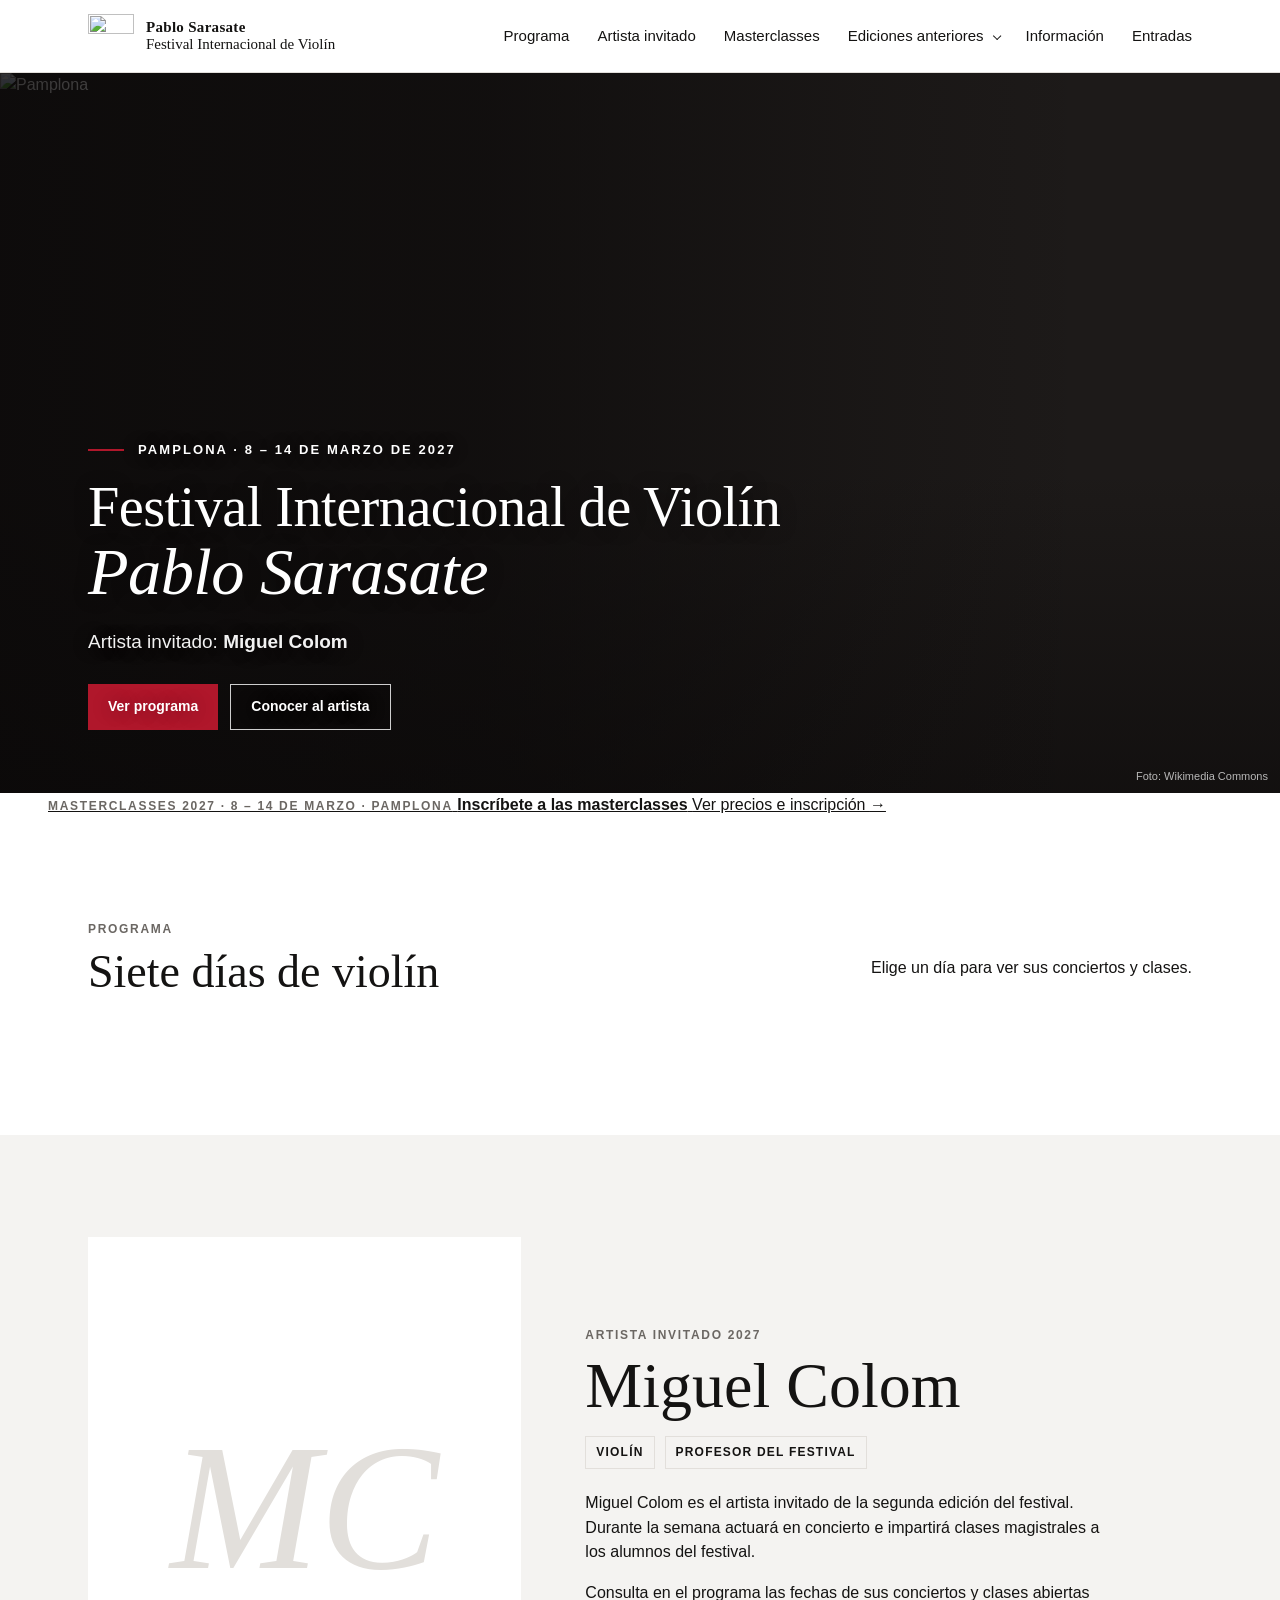
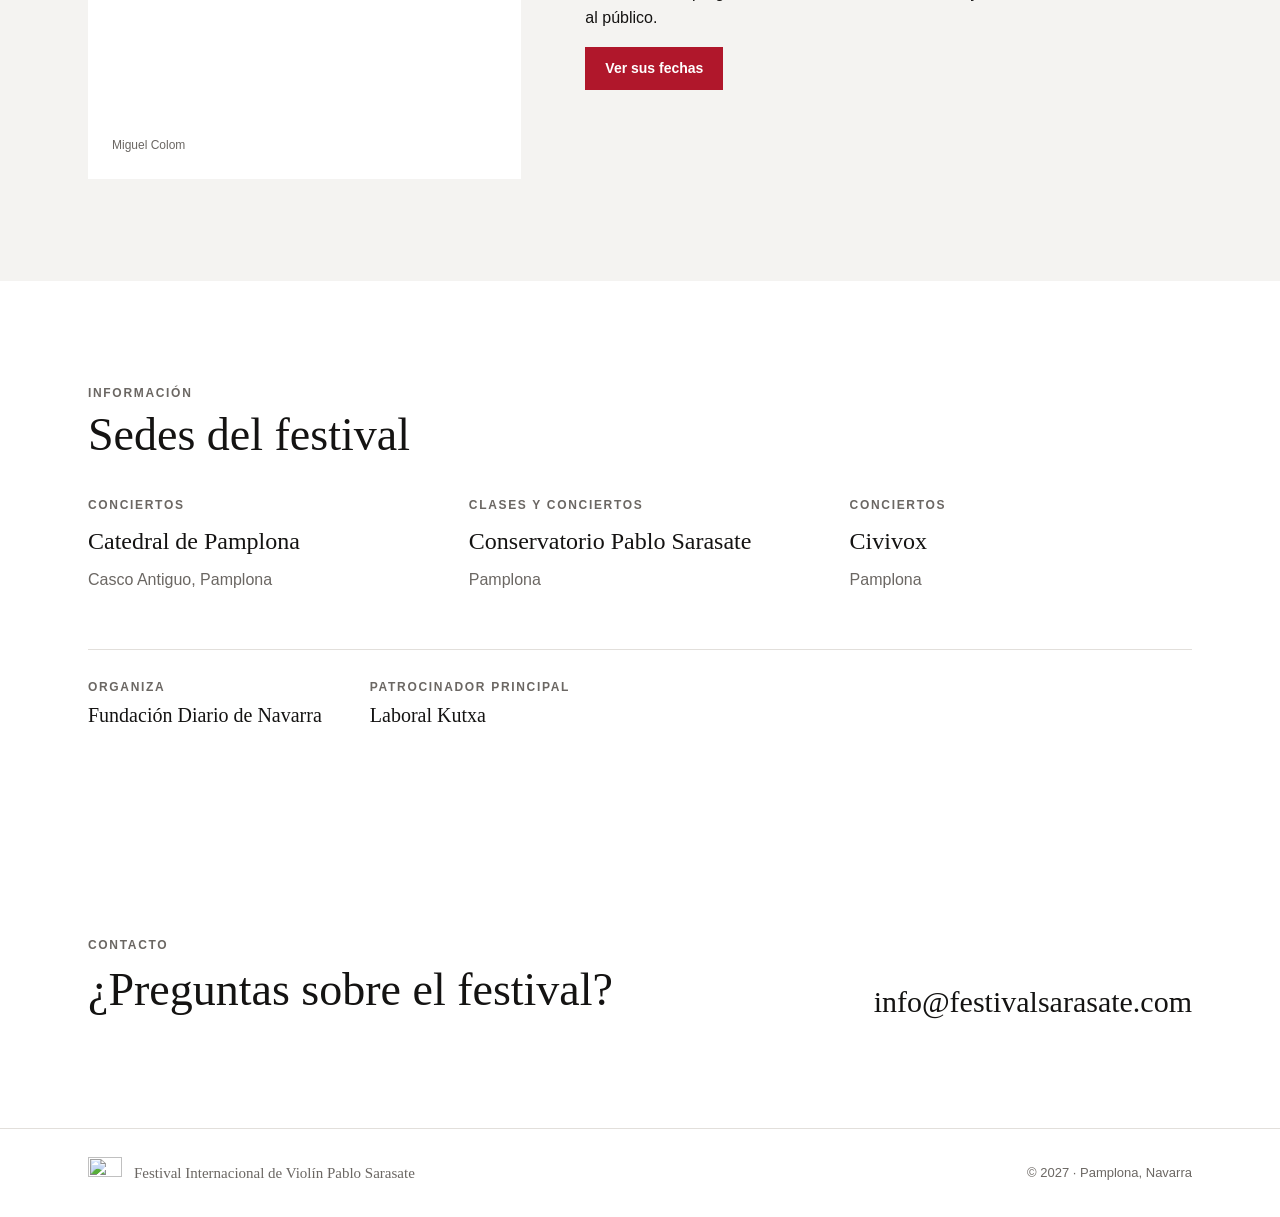
==== commit 210b636e: "Update print statement from 'Hello' to 'Goodbye'" ====
--- a/index.html
+++ b/index.html
@@ -14,13 +14,14 @@
 <header class="nav">
   <div class="wrap">
     <a class="brand" href="#inicio" aria-label="Festival Internacional de Violín Pablo Sarasate, inicio">
-      <img src="[data-uri]" alt="" width="46" height="44">
+      <img src="logo.png" alt="" width="46" height="44">
       <span><b>Pablo Sarasate</b>Festival Internacional de Violín</span>
     </a>
     <button class="burger" id="burger" aria-label="Abrir menú" aria-expanded="false" aria-controls="menu"><span></span><span></span><span></span></button>
     <ul class="menu" id="menu">
       <li><a href="#programa">Programa</a></li>
       <li><a href="#artista">Artista invitado</a></li>
+      <li><a href="inscripcion.html">Masterclasses</a></li>
       <li class="has-sub">
         <button id="subbtn" aria-expanded="false" aria-controls="submenu">Ediciones anteriores</button>
         <ul class="sub" id="submenu" hidden>
@@ -39,7 +40,7 @@
 <main id="inicio">
   <div class="hero" id="hero">
     <img class="photo" id="heroPhoto" alt="Pamplona" fetchpriority="high">
-    <img class="fallback-mark" src="[data-uri]" alt="">
+    <img class="fallback-mark" src="logo.png" alt="">
     <div class="hero-text">
       <div class="wrap">
         <div class="when">Pamplona · 8 – 14 de marzo de 2027</div>
@@ -54,18 +55,24 @@
     <span class="credit" id="heroCredit">Foto: Wikimedia Commons</span>
   </div>
 
+  <a class="promo" href="inscripcion.html">
+    <span class="wrap promo-in">
+      <span class="promo-text">
+        <span class="label">Masterclasses 2027 · 8 – 14 de marzo · Pamplona</span>
+        <strong>Inscríbete a las masterclasses</strong>
+      </span>
+      <span class="promo-btn">Ver precios e inscripción <span aria-hidden="true">→</span></span>
+    </span>
+  </a>
+
   <section id="programa">
     <div class="wrap">
       <div class="sec-head">
         <div><div class="label">Programa</div><h2>Siete días de violín</h2></div>
+        <p class="sec-sub">Elige un día para ver sus conciertos y clases.</p>
       </div>
       <p class="notice" id="notice" hidden>Programa provisional: los eventos que ves son de ejemplo y se sustituirán por los de la hoja de cálculo del festival.</p>
-      <div class="cal" id="cal" role="group" aria-label="Calendario del festival, 8 a 14 de marzo de 2027"></div>
-      <div class="cal-bar">
-        <h3 id="listTitle">Todos los eventos</h3>
-        <button class="linkbtn" id="showAll" hidden>Ver todos los días</button>
-      </div>
-      <ul class="events" id="events"></ul>
+      <ol class="days" id="days" aria-label="Días del festival, 8 a 14 de marzo de 2027"></ol>
     </div>
   </section>
 
@@ -110,114 +117,36 @@
 
 <footer>
   <div class="wrap">
-    <span class="brand"><img src="[data-uri]" alt="" width="34" height="32"><span>Festival Internacional de Violín Pablo Sarasate</span></span>
+    <span class="brand"><img src="logo.png" alt="" width="34" height="32"><span>Festival Internacional de Violín Pablo Sarasate</span></span>
     <span>© 2027 · Pamplona, Navarra</span>
   </div>
 </footer>
 
 <script src="https://cdnjs.cloudflare.com/ajax/libs/PapaParse/5.4.1/papaparse.min.js"></script>
+<script src="programa.js"></script>
 <script>
-/* ============================================================
-   CONFIGURACIÓN
-   SHEET_CSV_URL: en Google Sheets → Archivo → Compartir →
-   Publicar en la web → elige la pestaña → formato CSV → Publicar.
-   Pega aquí la URL que te da. Columnas (fila 1):
-   fecha | hora | titulo | artistas | lugar | tipo | precio | entradas
-   fecha: 2027-03-08 o 08/03/2027 · hora: 19:30
-   ============================================================ */
-const CONFIG = {
-  SHEET_CSV_URL: '',
-  HERO_IMAGE: 'https://commons.wikimedia.org/wiki/Special:FilePath/Ayuntamiento_de_Pamplona,_Pamplona_(ES)_-_panoramio.jpg?width=2400',
-  START: '2027-03-08',
-  DAYS: 7
-};
+/* Tarjetas de días: cada una abre dia.html con la información de ese día */
+function renderDays(events){
+  const P = Programa;
+  document.getElementById('days').innerHTML = P.days.map(d => {
+    const evs = P.forDay(events, P.iso(d));
+    const items = evs.length
+      ? '<ul>' + evs.slice(0,3).map(e => `<li><time>${P.esc(e.hora)}</time> ${P.esc(e.titulo)}</li>`).join('') + (evs.length > 3 ? `<li class="more">+${evs.length-3} más</li>` : '') + '</ul>'
+      : '<p class="none">Sin eventos programados</p>';
+    const count = evs.length ? `${evs.length} ${evs.length === 1 ? 'evento' : 'eventos'}` : '';
+    return `<li><a class="daycard${evs.length ? '' : ' is-empty'}" href="${P.dayUrl(d)}">
+      <span class="dc-date"><span class="dow">${P.DOW[d.getDay()]}</span><span class="num">${d.getDate()}</span><span class="mon">marzo</span></span>
+      <span class="dc-body"><span class="count">${count}</span>${items}</span>
+      <span class="dc-go">Ver el día <span aria-hidden="true">→</span></span>
+    </a></li>`;
+  }).join('');
+}
+renderDays([]);
+Programa.load((events, isSample) => { document.getElementById('notice').hidden = !isSample; renderDays(events); });
 
-/* Eventos de ejemplo: solo se muestran si la hoja no está conectada */
-const SAMPLE = [
-  {fecha:'2027-03-08',hora:'20:00',titulo:'Concierto inaugural',artistas:'Miguel Colom',lugar:'Catedral de Pamplona',tipo:'Concierto',precio:'',entradas:''},
-  {fecha:'2027-03-09',hora:'10:00',titulo:'Clase magistral de violín',artistas:'Miguel Colom',lugar:'Conservatorio Pablo Sarasate',tipo:'Clase magistral',precio:'Entrada libre',entradas:''},
-  {fecha:'2027-03-10',hora:'19:30',titulo:'Recital de cámara',artistas:'Alumnos del festival',lugar:'Civivox',tipo:'Concierto',precio:'',entradas:''},
-  {fecha:'2027-03-11',hora:'10:00',titulo:'Clase magistral de violín',artistas:'Miguel Colom',lugar:'Conservatorio Pablo Sarasate',tipo:'Clase magistral',precio:'Entrada libre',entradas:''},
-  {fecha:'2027-03-12',hora:'19:30',titulo:'Concierto de alumnos',artistas:'Alumnos del festival',lugar:'Civivox',tipo:'Concierto',precio:'',entradas:''},
-  {fecha:'2027-03-14',hora:'19:00',titulo:'Concierto de clausura',artistas:'Miguel Colom y alumnos del festival',lugar:'Catedral de Pamplona',tipo:'Concierto',precio:'',entradas:''}
-];
-
-const DOW = ['Dom','Lun','Mar','Mié','Jue','Vie','Sáb'];
-const DOW_LONG = ['domingo','lunes','martes','miércoles','jueves','viernes','sábado'];
-const MES = ['enero','febrero','marzo','abril','mayo','junio','julio','agosto','septiembre','octubre','noviembre','diciembre'];
-
-function iso(d){return d.getFullYear()+'-'+String(d.getMonth()+1).padStart(2,'0')+'-'+String(d.getDate()).padStart(2,'0')}
-function parseDate(s){
-  s=String(s||'').trim(); let m;
-  if((m=s.match(/^(\d{4})-(\d{1,2})-(\d{1,2})/))) return new Date(+m[1],+m[2]-1,+m[3]);
-  if((m=s.match(/^(\d{1,2})[\/.\-](\d{1,2})[\/.\-](\d{2,4})/))) return new Date(+(m[3].length===2?'20'+m[3]:m[3]),+m[2]-1,+m[1]);
-  return null;
-}
-function norm(k){return String(k).toLowerCase().normalize('NFD').replace(/[̀-ͯ]/g,'').replace(/[^a-z]/g,'')}
-function esc(s){return String(s??'').replace(/[&<>"']/g,c=>({'&':'&amp;','<':'&lt;','>':'&gt;','"':'&quot;',"'":'&#39;'}[c]))}
-
-const start = parseDate(CONFIG.START);
-const days = Array.from({length:CONFIG.DAYS},(_,i)=>{const d=new Date(start);d.setDate(start.getDate()+i);return d});
-let EVENTS=[], selected=null;
-
-function cleanRows(rows){
-  return rows.map(r=>{const o={};for(const k in r)o[norm(k)]=String(r[k]??'').trim();return o})
-    .map(o=>({fecha:o.fecha,hora:o.hora,titulo:o.titulo||o.evento,artistas:o.artistas||o.artista,lugar:o.lugar||o.sede,tipo:o.tipo||o.categoria,precio:o.precio,entradas:o.entradas||o.enlace||o.url}))
-    .map(e=>({...e,date:parseDate(e.fecha)}))
-    .filter(e=>e.date&&e.titulo)
-    .sort((a,b)=>a.date-b.date||String(a.hora).localeCompare(String(b.hora)));
-}
-
-function renderCal(){
-  const cal=document.getElementById('cal');
-  cal.innerHTML=days.map(d=>{
-    const key=iso(d), evs=EVENTS.filter(e=>iso(e.date)===key);
-    const items=evs.length?'<ul>'+evs.slice(0,4).map(e=>`<li><time>${esc(e.hora)}</time>${esc(e.titulo)}</li>`).join('')+(evs.length>4?`<li>+${evs.length-4} más</li>`:'')+'</ul>':'<span class="none">Sin eventos</span>';
-    return `<button class="day" data-day="${key}" aria-pressed="${selected===key}" aria-label="${DOW_LONG[d.getDay()]} ${d.getDate()} de ${MES[d.getMonth()]}, ${evs.length} ${evs.length===1?'evento':'eventos'}">
-      <span class="dow">${DOW[d.getDay()]}</span><span class="num">${d.getDate()}</span><span class="dot${evs.length?'':' zero'}"></span>${items}</button>`;
-  }).join('');
-  cal.querySelectorAll('.day').forEach(b=>b.addEventListener('click',()=>{selected=selected===b.dataset.day?null:b.dataset.day;render()}));
-}
-
-function renderList(){
-  const list=document.getElementById('events');
-  const evs=selected?EVENTS.filter(e=>iso(e.date)===selected):EVENTS;
-  const t=document.getElementById('listTitle');
-  if(selected){const d=parseDate(selected);t.textContent=`${DOW_LONG[d.getDay()][0].toUpperCase()+DOW_LONG[d.getDay()].slice(1)} ${d.getDate()} de ${MES[d.getMonth()]}`}
-  else t.textContent='Todos los eventos';
-  document.getElementById('showAll').hidden=!selected;
-  if(!evs.length){list.innerHTML='<li class="empty">No hay eventos programados este día.</li>';return}
-  list.innerHTML=evs.map(e=>`<li class="ev">
-    <div class="d"><b>${e.date.getDate()}</b><span>${DOW[e.date.getDay()]} · ${esc(e.hora)}</span></div>
-    <div class="info">${e.tipo?`<div class="tipo">${esc(e.tipo)}</div>`:''}<h4>${esc(e.titulo)}</h4><p>${[e.artistas,e.lugar].filter(Boolean).map(esc).join(' · ')}</p></div>
-    <div class="buy">${e.precio?`<span class="price">${esc(e.precio)}</span>`:''}${e.entradas?`<a class="btn" href="${esc(e.entradas)}" target="_blank" rel="noopener">Entradas</a>`:''}</div>
-  </li>`).join('');
-}
-function render(){renderCal();renderList()}
-document.getElementById('showAll').addEventListener('click',()=>{selected=null;render()});
-
-function useSample(){EVENTS=cleanRows(SAMPLE);document.getElementById('notice').hidden=false;render()}
-function load(){
-  if(!CONFIG.SHEET_CSV_URL||!window.Papa){useSample();return}
-  Papa.parse(CONFIG.SHEET_CSV_URL+(CONFIG.SHEET_CSV_URL.includes('?')?'&':'?')+'t='+Date.now(),{
-    download:true,header:true,skipEmptyLines:true,
-    complete:r=>{const rows=cleanRows(r.data);if(!rows.length){useSample();return}EVENTS=rows;render()},
-    error:useSample
-  });
-}
-render(); load();
-
-/* Hero photo with graceful fallback */
-const hero=document.getElementById('hero'), photo=document.getElementById('heroPhoto');
-if(CONFIG.HERO_IMAGE){photo.addEventListener('error',()=>hero.classList.add('no-photo'));photo.src=CONFIG.HERO_IMAGE}else hero.classList.add('no-photo');
-</script>
-<script>
-const burger=document.getElementById('burger'), menu=document.getElementById('menu');
-burger.addEventListener('click',()=>{const o=menu.classList.toggle('open');burger.setAttribute('aria-expanded',o)});
-const subbtn=document.getElementById('subbtn'), sub=document.getElementById('submenu');
-subbtn.addEventListener('click',e=>{e.stopPropagation();sub.hidden=!sub.hidden;subbtn.setAttribute('aria-expanded',!sub.hidden)});
-document.addEventListener('click',e=>{if(!e.target.closest('.has-sub')){sub.hidden=true;subbtn.setAttribute('aria-expanded','false')}});
-menu.querySelectorAll('a').forEach(a=>a.addEventListener('click',()=>{menu.classList.remove('open');burger.setAttribute('aria-expanded','false');sub.hidden=true}));
+/* Foto de portada con alternativa si no carga */
+const hero = document.getElementById('hero'), photo = document.getElementById('heroPhoto');
+if (CONFIG.HERO_IMAGE) { photo.addEventListener('error', () => hero.classList.add('no-photo')); photo.src = CONFIG.HERO_IMAGE; } else hero.classList.add('no-photo');
 </script>
 </body>
 </html>
--- a/style.css
+++ b/style.css
@@ -53,20 +53,26 @@
 .burger span{display:block;width:22px;height:1.5px;background:currentColor;margin:5px 0}
 
 /* ── Hero ── */
-.hero{position:relative;height:clamp(440px,72vh,760px);background:var(--hero-fallback);color:#fff;overflow:hidden}
-.hero img.photo{position:absolute;inset:0;width:100%;height:100%;object-fit:cover;object-position:center 40%}
-.hero::after{content:"";position:absolute;inset:0;background:linear-gradient(to top,rgb(0 0 0 / .72) 0%,rgb(0 0 0 / .25) 45%,rgb(0 0 0 / 0) 70%)}
+.hero{position:relative;display:flex;align-items:flex-end;min-height:clamp(500px,80vh,820px);padding-block:clamp(96px,14vh,140px) clamp(40px,7vh,72px);background:var(--hero-fallback);color:#fff;overflow:hidden}
+.hero img.photo{position:absolute;inset:0;width:100%;height:100%;object-fit:cover;object-position:68% 35%}
+.hero::after{content:"";position:absolute;inset:0;background:
+  linear-gradient(90deg,rgb(10 8 8 / .82) 0%,rgb(10 8 8 / .62) 38%,rgb(10 8 8 / .18) 68%,rgb(10 8 8 / 0) 85%),
+  linear-gradient(to top,rgb(10 8 8 / .55) 0%,rgb(10 8 8 / 0) 45%)}
 .hero .fallback-mark{display:none;position:absolute;right:-4%;top:50%;transform:translateY(-50%);width:min(52vw,560px);opacity:.09;filter:invert(1)}
 .hero.no-photo .fallback-mark{display:block}
 .hero.no-photo img.photo{display:none}
-.hero-text{position:absolute;z-index:2;left:0;right:0;bottom:clamp(32px,6vh,64px)}
-.hero-text .when{font-size:13px;letter-spacing:.16em;text-transform:uppercase;font-weight:600}
-.hero h1{font-size:clamp(34px,5.6vw,76px);line-height:1.02;margin:14px 0 18px;max-width:14ch;letter-spacing:-.01em}
-.hero h1 em{font-style:italic}
-.hero .guest{font-size:clamp(16px,1.6vw,19px);margin:0 0 26px}
+.hero-text{position:relative;z-index:2;width:100%;text-shadow:0 1px 18px rgb(0 0 0 / .35)}
+.hero-text .when{font-size:13px;letter-spacing:.16em;text-transform:uppercase;font-weight:600;display:flex;align-items:center;gap:14px}
+.hero-text .when::before{content:"";width:36px;height:2px;background:var(--accent)}
+.hero h1{font-size:clamp(34px,4.4vw,62px);line-height:1.05;margin:18px 0 20px;max-width:none;letter-spacing:-.01em;font-weight:300}
+.hero h1 span{display:block}
+.hero h1 em{display:block;font-style:italic;font-weight:400;font-size:1.18em}
+.hero .guest{font-size:clamp(16px,1.6vw,19px);margin:0 0 28px;opacity:.95}
 .hero .guest strong{font-weight:600}
 .hero-actions{display:flex;flex-wrap:wrap;gap:12px}
-.hero .btn.ghost{color:#fff}
+.hero .btn.ghost{color:#fff;border-color:rgb(255 255 255 / .8);background:rgb(0 0 0 / .15)}
+.hero .btn.ghost:hover{background:#fff;color:#141312;filter:none}
+@media (max-width:760px){.hero-text .when::before{display:none}.hero::after{background:linear-gradient(to top,rgb(10 8 8 / .85) 0%,rgb(10 8 8 / .55) 55%,rgb(10 8 8 / .3) 100%)}.hero img.photo{object-position:60% 30%}}
 .credit{position:absolute;z-index:2;right:12px;bottom:8px;font-size:11px;color:rgb(255 255 255 / .7)}
 .hero.no-photo .credit{display:none}
 
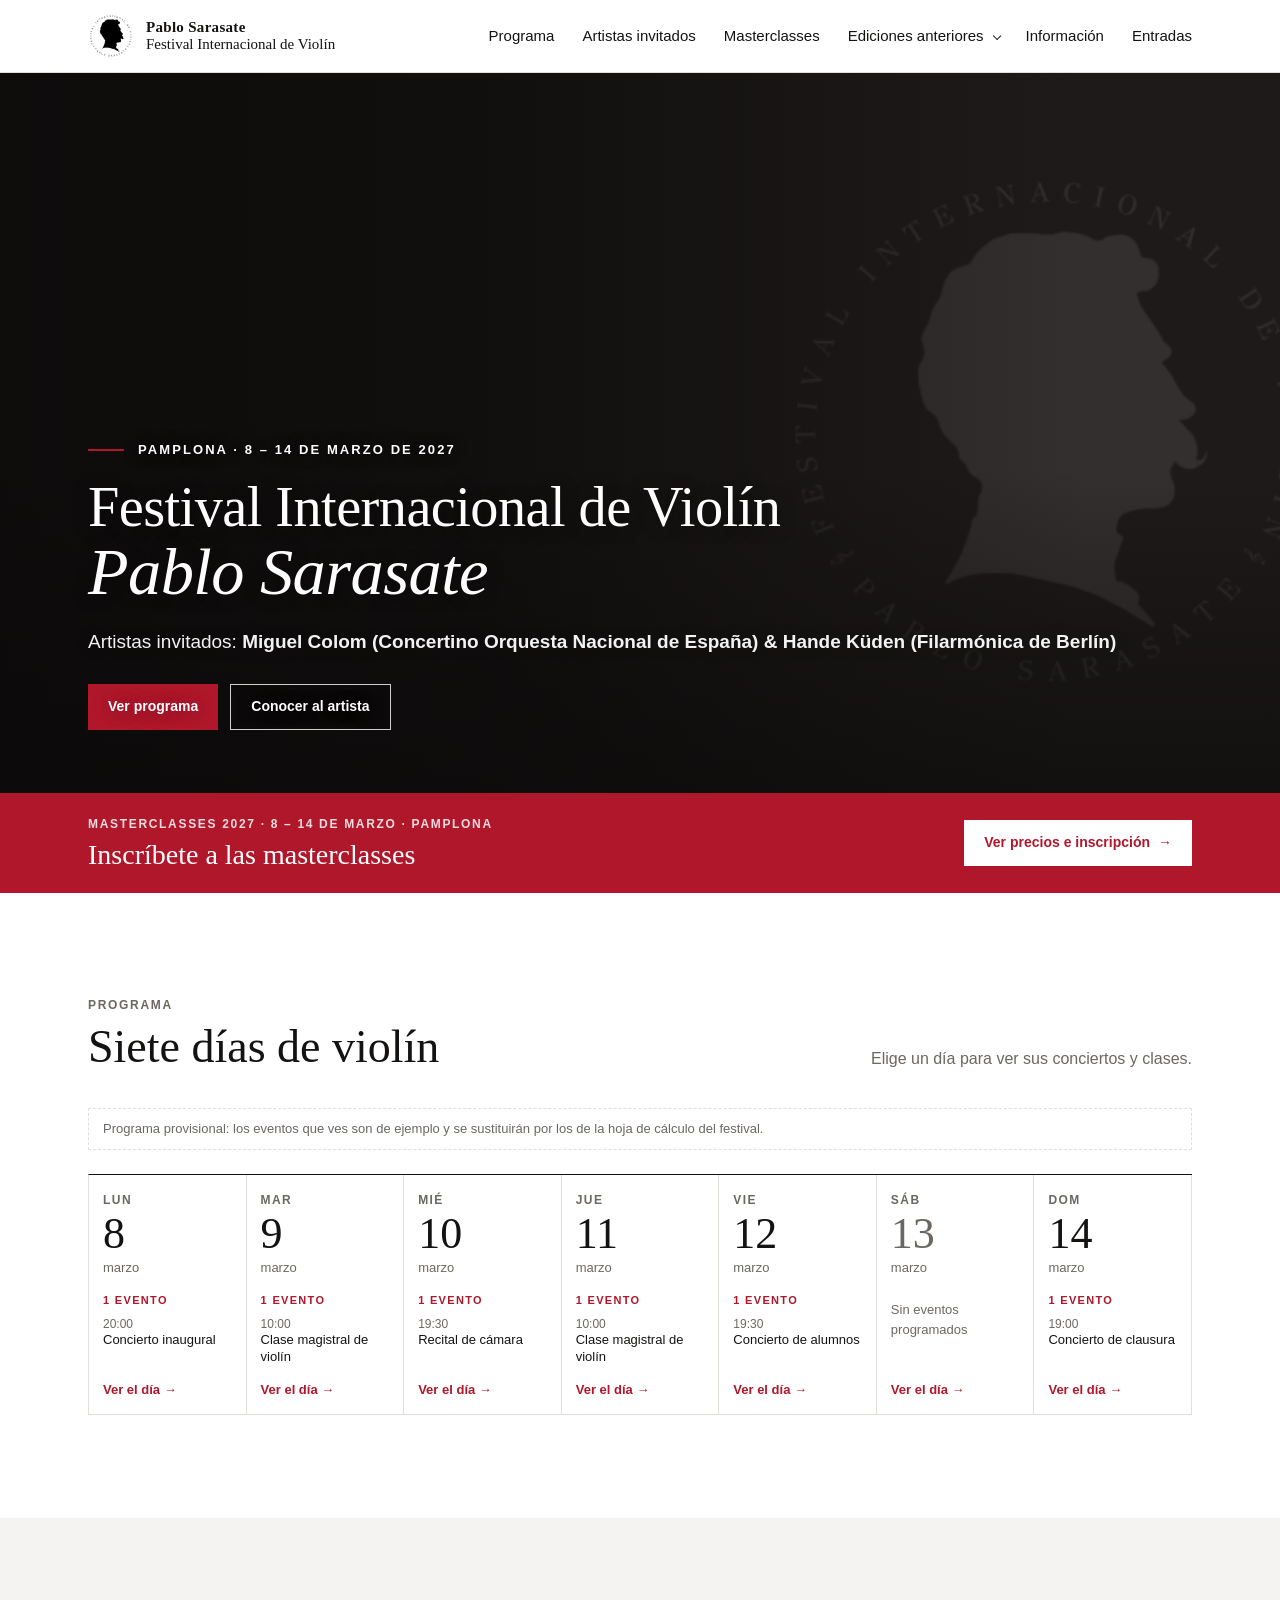
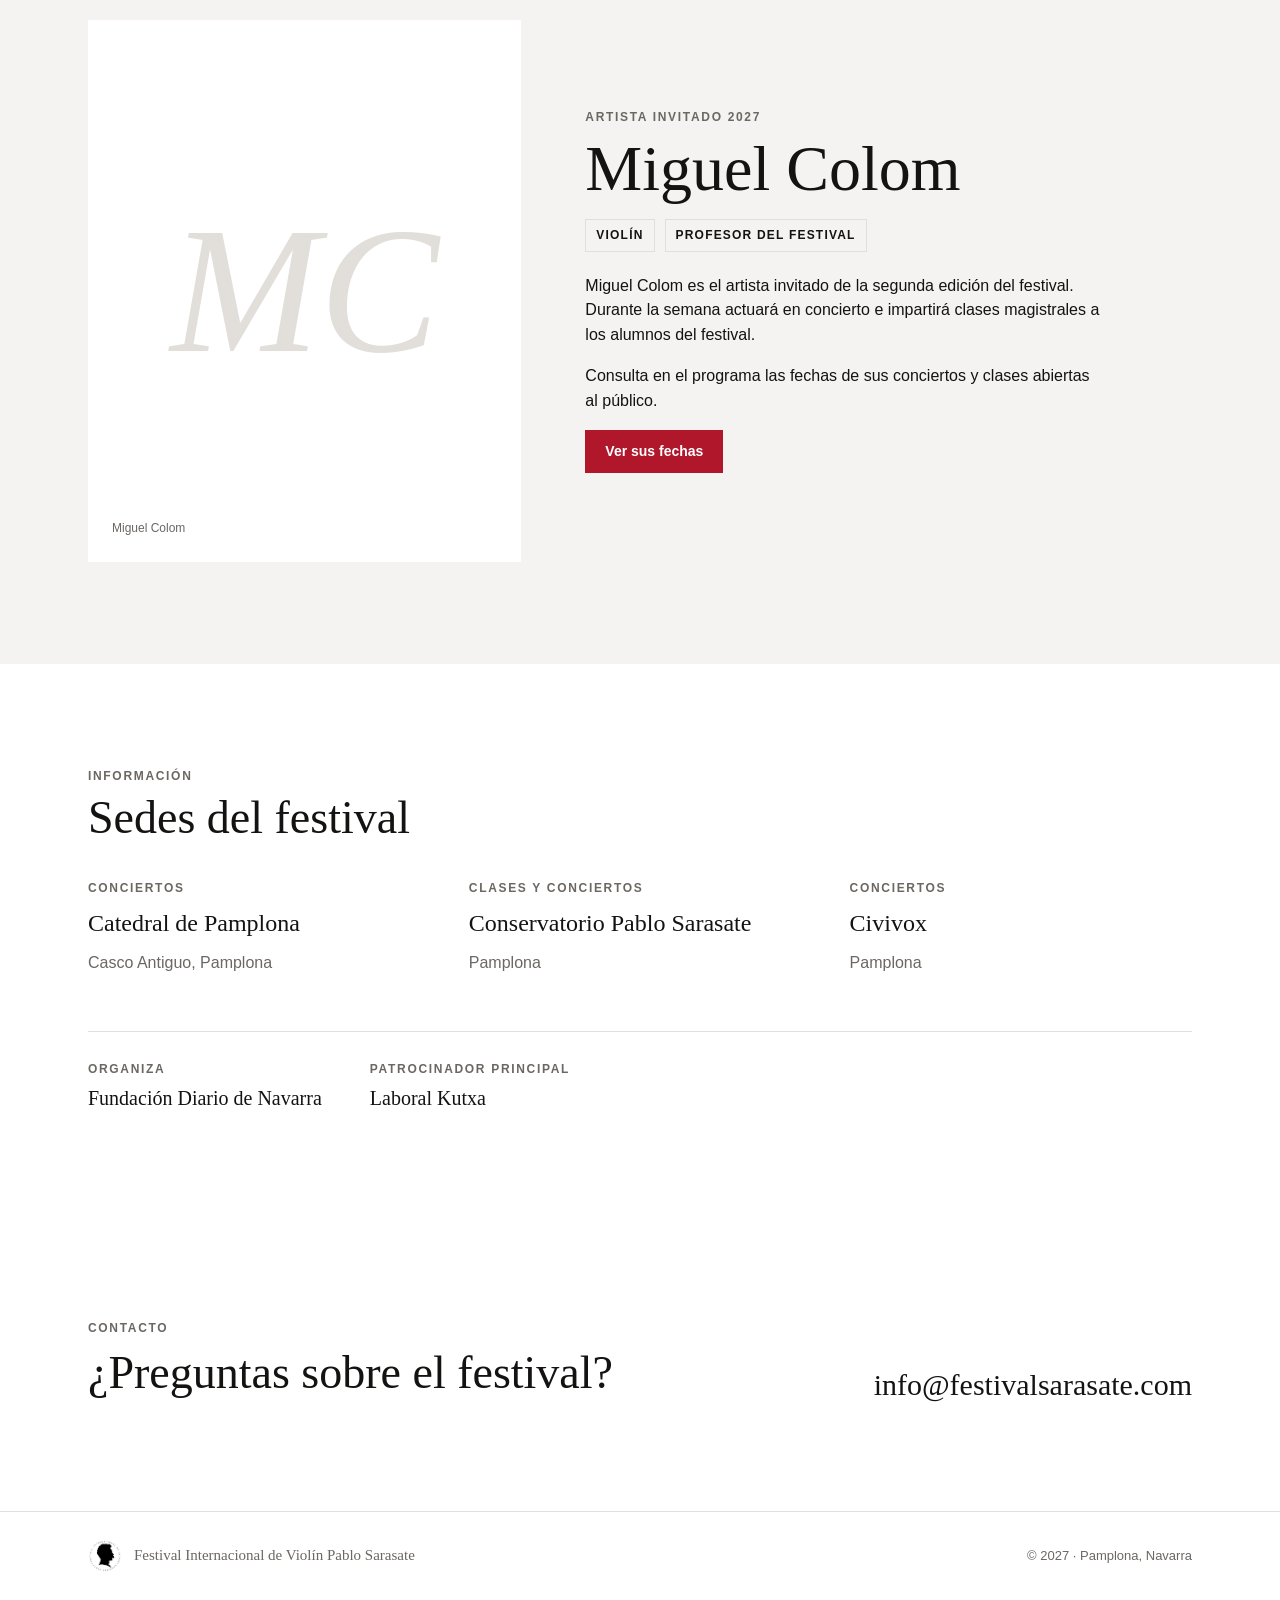
==== commit df863199: "Update guest artist information in index.html" ====
--- a/index.html
+++ b/index.html
@@ -20,7 +20,7 @@
     <button class="burger" id="burger" aria-label="Abrir menú" aria-expanded="false" aria-controls="menu"><span></span><span></span><span></span></button>
     <ul class="menu" id="menu">
       <li><a href="#programa">Programa</a></li>
-      <li><a href="#artista">Artista invitado</a></li>
+      <li><a href="#artista">Artistas invitados</a></li>
       <li><a href="inscripcion.html">Masterclasses</a></li>
       <li class="has-sub">
         <button id="subbtn" aria-expanded="false" aria-controls="submenu">Ediciones anteriores</button>
@@ -45,7 +45,7 @@
       <div class="wrap">
         <div class="when">Pamplona · 8 – 14 de marzo de 2027</div>
         <h1><span>Festival Internacional de Violín</span> <em>Pablo Sarasate</em></h1>
-        <p class="guest">Artista invitado: <strong>Miguel Colom</strong></p>
+        <p class="guest">Artistas invitados: <strong>Miguel Colom (Concertino Orquesta Nacional de España) & Hande Küden (Filarmónica de Berlín)</strong></p>
         <div class="hero-actions">
           <a class="btn" href="#programa">Ver programa</a>
           <a class="btn ghost" href="#artista">Conocer al artista</a>
--- a/style.css
+++ b/style.css
@@ -30,6 +30,7 @@
 h1,h2,h3{font-family:var(--font-display);font-weight:400;text-wrap:balance;margin:0}
 .label{font-size:12px;letter-spacing:.14em;text-transform:uppercase;font-weight:600;color:var(--muted)}
 :focus-visible{outline:2px solid var(--accent);outline-offset:3px}
+
 
 /* ── Nav ── */
 .nav{position:sticky;top:env(safe-area-inset-top,0px);z-index:50;background:var(--bg);border-bottom:1px solid var(--line)}
@@ -82,27 +83,9 @@
 .sec-head{display:flex;justify-content:space-between;align-items:end;gap:24px;flex-wrap:wrap;margin-bottom:36px}
 .sec-head h2{font-size:clamp(30px,3.6vw,46px);line-height:1.08;margin-top:8px}
 
-/* ── Calendar ── */
-.cal{display:grid;grid-template-columns:repeat(7,minmax(0,1fr));border-top:1px solid var(--ink);border-left:1px solid var(--line)}
-.day{all:unset;box-sizing:border-box;display:flex;flex-direction:column;gap:8px;min-height:150px;padding:12px;border-right:1px solid var(--line);border-bottom:1px solid var(--line);cursor:pointer;background:var(--bg);min-width:0}
-.day:hover{background:var(--bg-alt)}
-.day:focus-visible{outline:2px solid var(--accent);outline-offset:-2px}
-.day .dow{font-size:12px;letter-spacing:.12em;text-transform:uppercase;color:var(--muted);font-weight:600}
-.day .num{font-family:var(--font-display);font-size:34px;line-height:1;font-variant-numeric:tabular-nums}
-.day ul{list-style:none;margin:0;padding:0;display:flex;flex-direction:column;gap:6px;font-size:12.5px;line-height:1.3}
-.day li{border-left:2px solid var(--accent);padding-left:7px;overflow-wrap:anywhere}
-.day li time{display:block;color:var(--muted);font-variant-numeric:tabular-nums}
-.day .none{font-size:12.5px;color:var(--muted)}
-.day[aria-pressed="true"]{background:var(--ink);color:var(--bg)}
-.day[aria-pressed="true"] .dow,.day[aria-pressed="true"] li time,.day[aria-pressed="true"] .none{color:inherit;opacity:.7}
-.cal-bar{display:flex;justify-content:space-between;align-items:center;gap:16px;flex-wrap:wrap;margin:28px 0 8px}
-.cal-bar h3{font-size:24px}
-.linkbtn{background:none;border:0;padding:0;font:inherit;font-size:14px;color:var(--accent);cursor:pointer;text-decoration:underline;text-underline-offset:3px}
-.notice{font-size:13px;color:var(--muted);border:1px dashed var(--line);padding:10px 14px;margin-bottom:24px}
-.notice[hidden]{display:none}
-
+/* ── Programa: tarjetas de días (index) ── */
 .events{list-style:none;margin:0;padding:0;border-top:1px solid var(--line)}
-.ev{display:grid;grid-template-columns:110px 1fr auto;gap:24px;align-items:center;padding:22px 0;border-bottom:1px solid var(--line)}
+.ev{display:grid;grid-template-columns:96px 1fr auto;gap:24px;align-items:center;padding:22px 0;border-bottom:1px solid var(--line)}
 .ev .d{font-variant-numeric:tabular-nums}
 .ev .d b{font-family:var(--font-display);font-weight:400;font-size:30px;line-height:1;display:block}
 .ev .d span{font-size:13px;color:var(--muted)}
@@ -161,19 +144,11 @@
   .info-grid{grid-template-columns:1fr}
 }
 @media (max-width:760px){
-  .cal{grid-template-columns:repeat(7,minmax(0,1fr))}
-  .day{min-height:0;padding:10px 4px;align-items:center;text-align:center;gap:4px}
-  .day ul,.day .none{display:none}
-  .day .num{font-size:24px}
-  .day .dow{font-size:10px;letter-spacing:.06em}
-  .day .dot{display:block;width:6px;height:6px;border-radius:50%;background:var(--accent)}
-  .day .dot.zero{visibility:hidden}
   .ev{grid-template-columns:64px 1fr;gap:16px}
   .ev .buy{grid-column:2;align-items:flex-start;text-align:left;flex-direction:row;align-items:center;gap:14px}
   .past{grid-template-columns:1fr}
   .brand span{font-size:13px}
 }
-@media (min-width:761px){.day .dot{display:none}}
 @media (prefers-reduced-motion:reduce){html{scroll-behavior:auto}}
 
 /* ── Subpage header ── */
@@ -182,3 +157,95 @@
 .page-head p{margin:0;color:var(--muted);max-width:60ch}
 .back{display:inline-block;margin-top:40px;font-size:14px;color:var(--accent);text-underline-offset:3px}
 .menu a[aria-current="page"],.menu button[aria-current="page"]{color:var(--accent)}
+
+.sec-sub{margin:0;color:var(--muted);max-width:40ch}
+.days{list-style:none;margin:0;padding:0;display:grid;grid-template-columns:repeat(7,minmax(0,1fr));border-top:1px solid var(--ink);border-left:1px solid var(--line)}
+.days > li{display:flex;min-width:0}
+.daycard{flex:1;display:flex;flex-direction:column;gap:14px;min-height:230px;padding:16px 14px 14px;border-right:1px solid var(--line);border-bottom:1px solid var(--line);text-decoration:none;color:inherit;background:var(--bg);transition:background .2s,color .2s}
+.dc-date{display:flex;flex-direction:column;gap:2px}
+.dc-date .dow{font-size:12px;letter-spacing:.12em;text-transform:uppercase;font-weight:600;color:var(--muted)}
+.dc-date .num{font-family:var(--font-display);font-size:44px;line-height:1;font-variant-numeric:tabular-nums}
+.dc-date .mon{font-size:13px;color:var(--muted)}
+.dc-body{flex:1;display:flex;flex-direction:column;gap:8px;min-width:0}
+.dc-body .count{font-size:11px;letter-spacing:.12em;text-transform:uppercase;font-weight:600;color:var(--accent)}
+.dc-body ul{list-style:none;margin:0;padding:0;display:flex;flex-direction:column;gap:7px;font-size:13px;line-height:1.3}
+.dc-body li{overflow-wrap:anywhere}
+.dc-body time{display:block;color:var(--muted);font-variant-numeric:tabular-nums;font-size:12px}
+.dc-body .more{color:var(--muted)}
+.dc-body .none{margin:0;font-size:13px;color:var(--muted)}
+.dc-go{font-size:13px;font-weight:600;color:var(--accent)}
+.daycard:hover,.daycard:focus-visible{background:var(--ink);color:var(--bg)}
+.daycard:hover .dow,.daycard:hover .mon,.daycard:hover time,.daycard:hover .none,.daycard:hover .more,
+.daycard:focus-visible .dow,.daycard:focus-visible .mon,.daycard:focus-visible time{color:inherit;opacity:.7}
+.daycard:hover .count,.daycard:hover .dc-go,.daycard:focus-visible .dc-go{color:inherit}
+.daycard:focus-visible{outline-offset:-2px}
+.daycard.is-empty .num{color:var(--muted)}
+
+/* ── Página del día (dia.html) ── */
+.day-head .back{margin:0 0 28px}
+.daystrip{display:grid;grid-template-columns:repeat(7,minmax(0,1fr));gap:6px;margin-top:32px;max-width:640px}
+.daystrip a{display:flex;flex-direction:column;align-items:center;gap:2px;padding:10px 4px;border:1px solid var(--line);text-decoration:none;color:inherit}
+.daystrip a span{font-size:11px;letter-spacing:.08em;text-transform:uppercase;color:var(--muted);font-weight:600}
+.daystrip a b{font-family:var(--font-display);font-weight:400;font-size:22px;line-height:1;font-variant-numeric:tabular-nums}
+.daystrip a:hover{border-color:var(--ink)}
+.daystrip a.is-empty b{color:var(--muted)}
+.daystrip a[aria-current="page"]{background:var(--ink);color:var(--bg);border-color:var(--ink)}
+.daystrip a[aria-current="page"] span,.daystrip a[aria-current="page"] b{color:inherit}
+.day-events{padding-top:clamp(32px,4vw,56px)}
+.day-list .ev{align-items:start;padding:28px 0}
+.day-list .d b{font-size:34px}
+.day-list h2{font-size:clamp(24px,2.6vw,32px);line-height:1.15;margin:6px 0 8px}
+.day-list .who{color:var(--ink);font-size:16px}
+.day-list .where{margin-top:2px}
+.day-list .desc{margin-top:12px;color:var(--ink);max-width:62ch}
+.empty a{color:var(--accent)}
+.daynav{display:flex;justify-content:space-between;gap:16px;flex-wrap:wrap;margin-top:40px;font-size:15px}
+.daynav a{color:var(--accent);text-underline-offset:3px}
+
+@media (max-width:980px){
+  .days{grid-template-columns:1fr}
+  .daycard{flex-direction:row;align-items:center;min-height:0;gap:18px;padding:16px 4px 16px 14px}
+  .dc-date{flex-direction:row;align-items:baseline;gap:8px;min-width:118px}
+  .dc-date .num{font-size:32px}
+  .dc-go{font-size:0}
+  .dc-go span{font-size:20px}
+}
+@media (max-width:760px){
+  .dc-date{flex-direction:column;align-items:flex-start;min-width:56px;gap:0}
+  .dc-body ul li:nth-child(n+3),.dc-body .more{display:none}
+  .day-list .ev{grid-template-columns:64px 1fr}
+  .day-list .d b{font-size:26px}
+}
+.notice{font-size:13px;color:var(--muted);border:1px dashed var(--line);padding:10px 14px;margin:0 0 24px}
+
+/* ── Banda de inscripción (index) ── */
+.promo{display:block;background:var(--accent);color:var(--accent-ink);text-decoration:none}
+.promo-in{display:flex;align-items:center;justify-content:space-between;gap:20px 32px;flex-wrap:wrap;padding-block:22px}
+.promo-text{display:flex;flex-direction:column;gap:4px;min-width:0}
+.promo .label{color:inherit;opacity:.85}
+.promo strong{font-family:var(--font-display);font-weight:400;font-size:clamp(21px,2.3vw,28px);line-height:1.2}
+.promo-btn{display:inline-flex;gap:8px;align-items:center;background:var(--accent-ink);color:var(--accent);font-weight:600;font-size:14px;padding:12px 20px;white-space:nowrap}
+.promo:hover .promo-btn,.promo:focus-visible .promo-btn{background:var(--ink);color:var(--bg)}
+.promo:focus-visible{outline-offset:-4px;outline-color:var(--accent-ink)}
+
+/* ── Inscripción (inscripcion.html) ── */
+.reg{padding-block:clamp(24px,3vw,40px) clamp(40px,5vw,64px)}
+.reg .back{display:inline-block;margin:0 0 16px}
+.reg h1{font-size:clamp(32px,3.8vw,48px);line-height:1.05;margin:8px 0 clamp(20px,2.5vw,32px)}
+.reg-grid{display:grid;grid-template-columns:minmax(0,1fr) minmax(0,380px);gap:clamp(32px,5vw,72px);align-items:start}
+.prices{display:grid;grid-template-columns:repeat(2,minmax(0,1fr));gap:clamp(24px,3vw,48px)}
+.pricelist h2{font-size:clamp(22px,2.2vw,28px);padding-bottom:10px;border-bottom:1px solid var(--ink)}
+.pricelist .note{margin:12px 0 0;font-size:13.5px;color:var(--accent);font-weight:500}
+.pricelist .inc{display:block;margin-top:4px;font-size:13.5px;line-height:1.4;color:var(--muted)}
+.pricelist dl{margin:0}
+.pricelist dl > div{display:flex;justify-content:space-between;align-items:flex-start;gap:16px;padding:14px 0;border-bottom:1px solid var(--line)}
+.pricelist dt{font-size:16px;font-weight:500;min-width:0}
+.pricelist dd{margin:0;font-family:var(--font-display);font-size:26px;font-variant-numeric:tabular-nums;white-space:nowrap}
+.pricelist dd small{font-family:var(--font-body);font-size:13px;color:var(--muted)}
+.signup{background:var(--bg-alt);padding:28px;display:flex;flex-direction:column;gap:14px;position:sticky;top:calc(env(safe-area-inset-top,0px) + 96px)}
+.signup h2{font-size:clamp(26px,2.6vw,32px)}
+.signup p{margin:0 0 6px;color:var(--muted)}
+.btn-lg{font-size:16px;padding:16px 22px;justify-content:center;text-align:center}
+.btn.is-off{background:var(--line);color:var(--muted);cursor:default;filter:none}
+@media (max-width:980px){.reg-grid{grid-template-columns:1fr}.signup{position:static}}
+@media (max-width:760px){.prices{grid-template-columns:1fr}.promo-btn{width:100%;justify-content:center}}
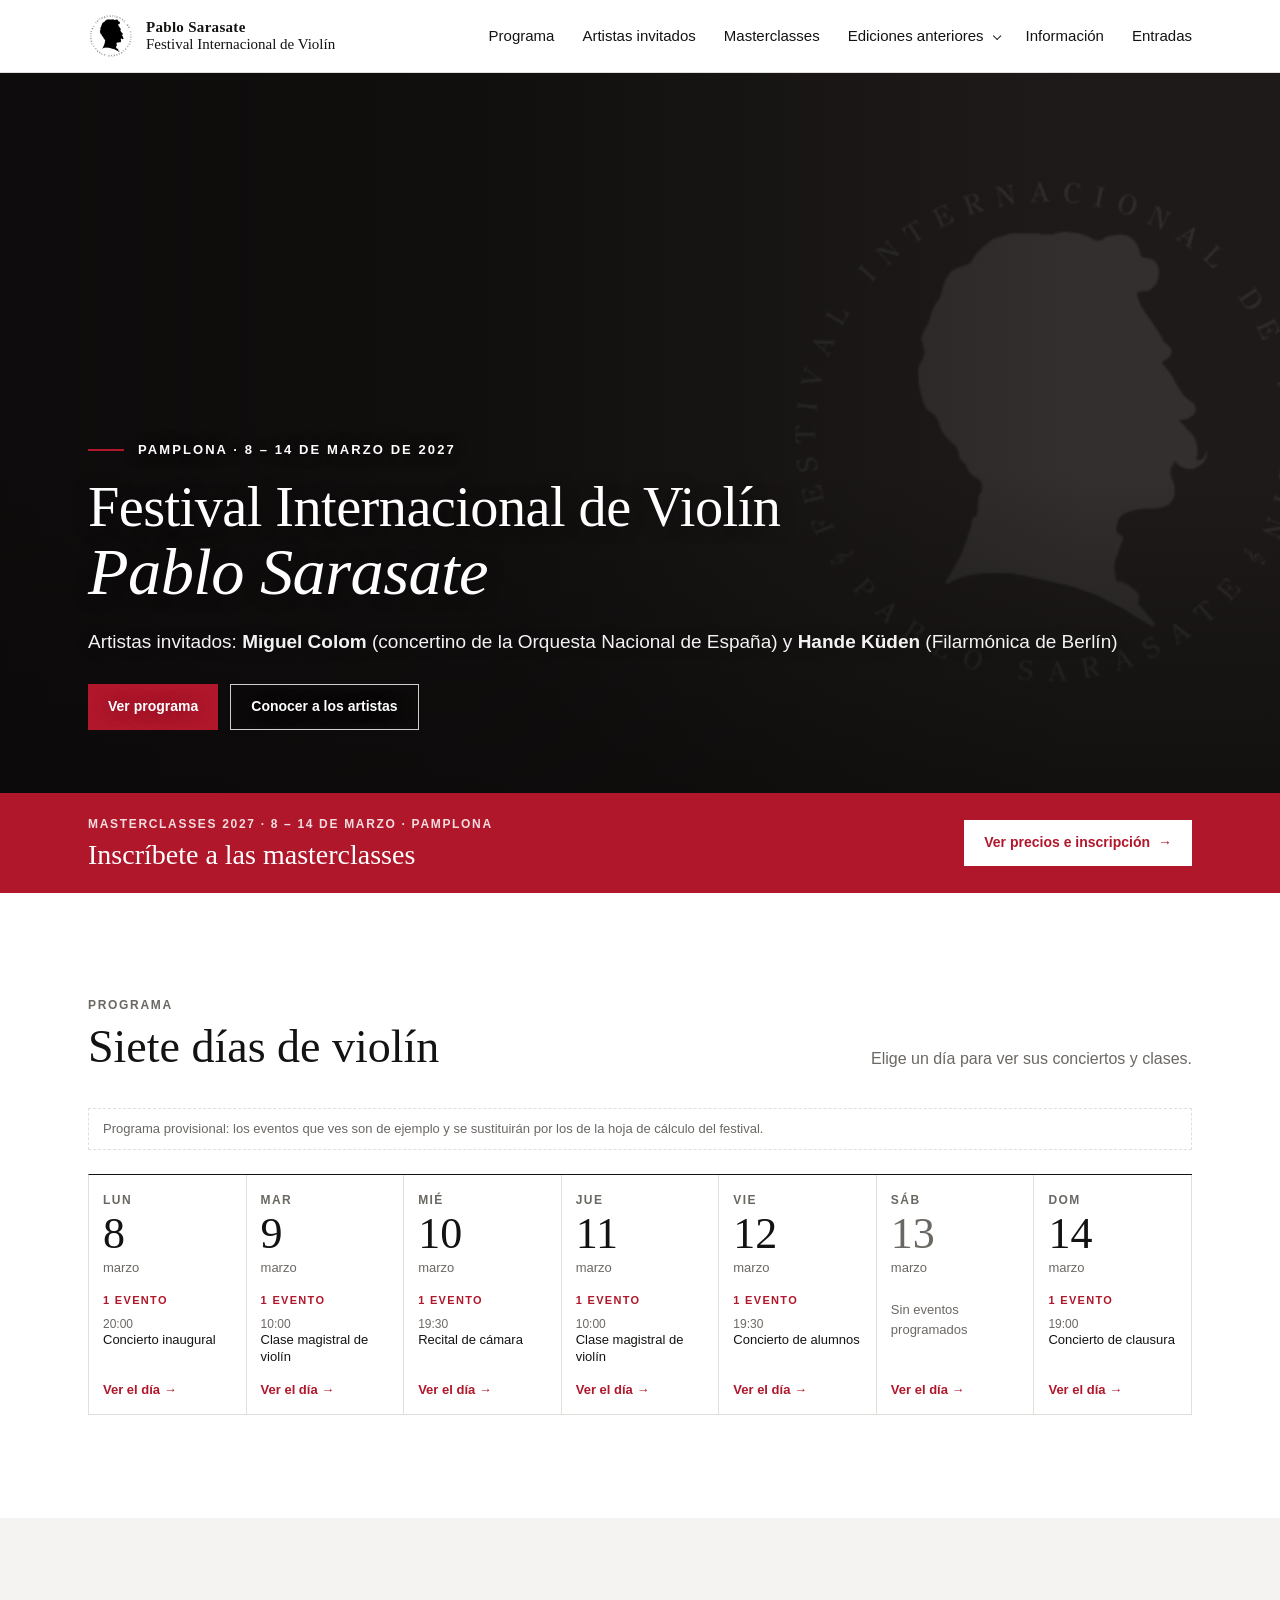
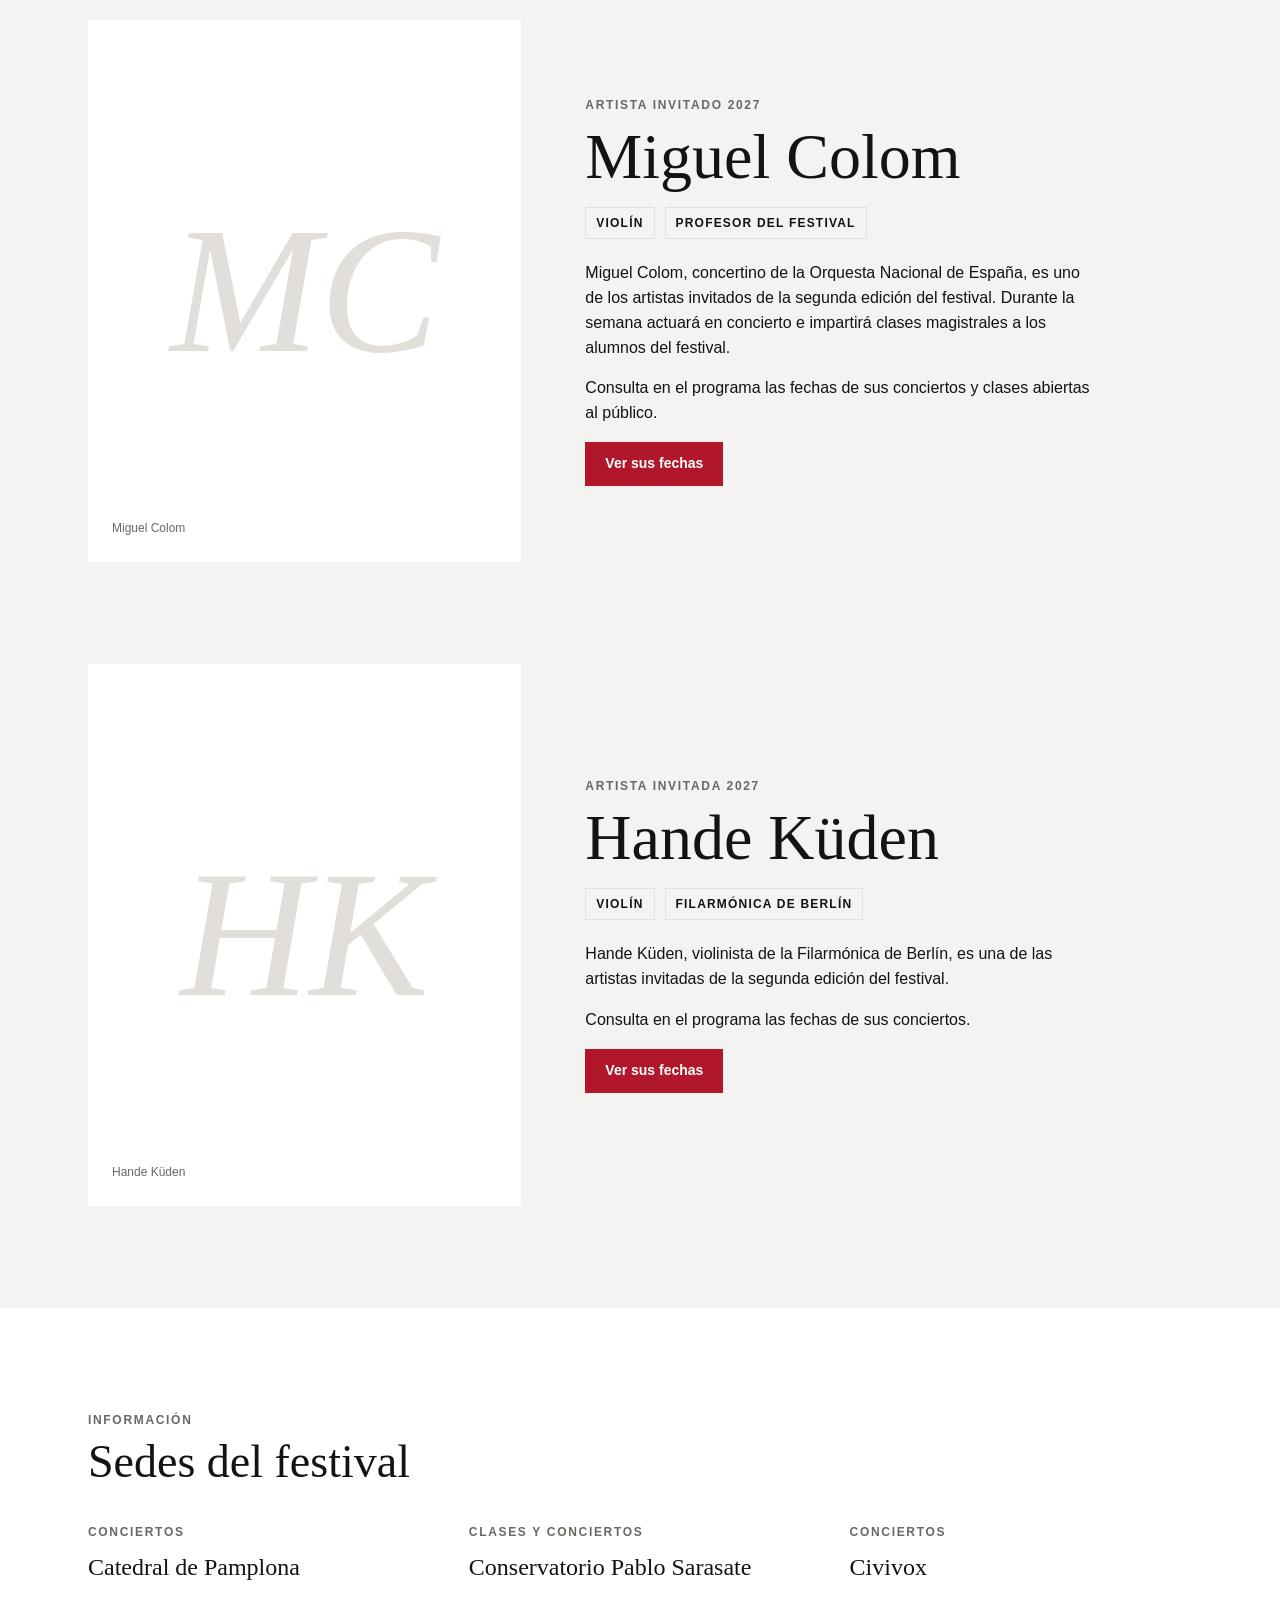
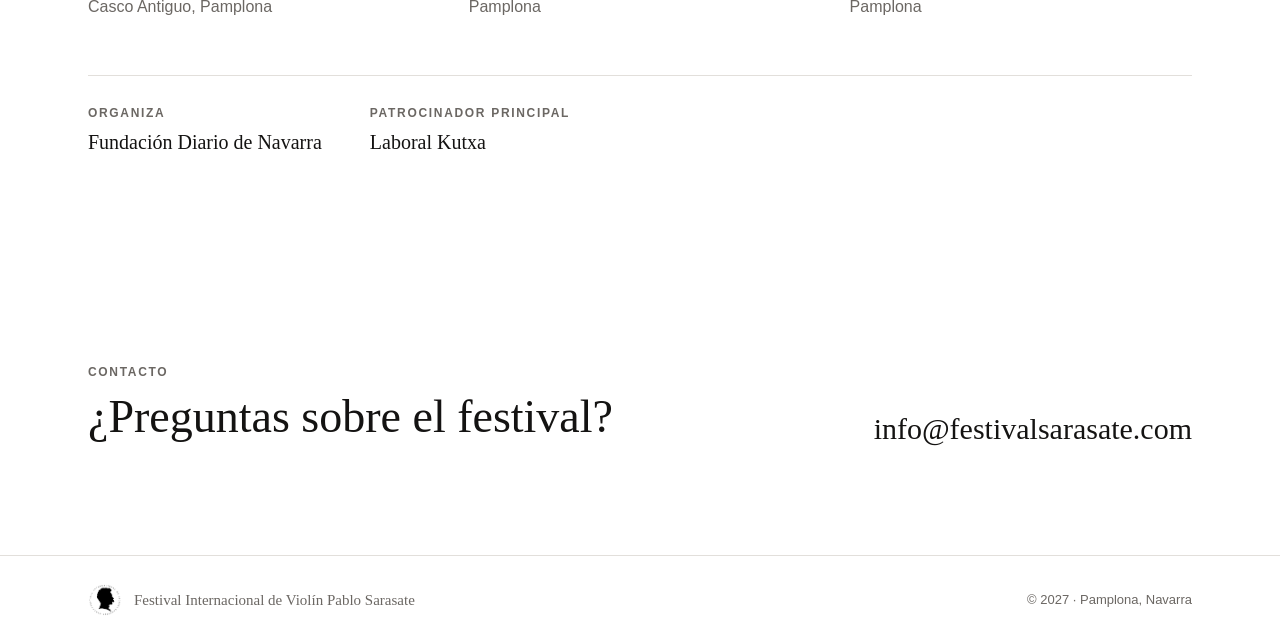
==== commit 571656e9: "Corrige la sección de artistas invitados y pequeños errores" ====
--- a/index.html
+++ b/index.html
@@ -4,7 +4,7 @@
 <meta charset="UTF-8">
 <meta name="viewport" content="width=device-width, initial-scale=1.0, viewport-fit=cover">
 <title>Festival Pablo Sarasate 2027</title>
-<meta name="description" content="Festival Internacional de Violín Pablo Sarasate · Pamplona, 8–14 de marzo de 2027. Artista invitado: Miguel Colom.">
+<meta name="description" content="Festival Internacional de Violín Pablo Sarasate · Pamplona, 8–14 de marzo de 2027. Artistas invitados: Miguel Colom y Hande Küden.">
 <link rel="preconnect" href="https://fonts.googleapis.com">
 <link rel="preconnect" href="https://fonts.gstatic.com" crossorigin>
 <link rel="stylesheet" href="https://fonts.googleapis.com/css2?family=Source+Serif+4:ital,opsz,wght@0,8..60,300;0,8..60,400;0,8..60,600;1,8..60,400&family=Instrument+Sans:wght@400;500;600&display=swap">
@@ -45,10 +45,10 @@
       <div class="wrap">
         <div class="when">Pamplona · 8 – 14 de marzo de 2027</div>
         <h1><span>Festival Internacional de Violín</span> <em>Pablo Sarasate</em></h1>
-        <p class="guest">Artistas invitados: <strong>Miguel Colom (Concertino Orquesta Nacional de España) & Hande Küden (Filarmónica de Berlín)</strong></p>
+        <p class="guest">Artistas invitados: <strong>Miguel Colom</strong> (concertino de la Orquesta Nacional de España) y <strong>Hande Küden</strong> (Filarmónica de Berlín)</p>
         <div class="hero-actions">
           <a class="btn" href="#programa">Ver programa</a>
-          <a class="btn ghost" href="#artista">Conocer al artista</a>
+          <a class="btn ghost" href="#artista">Conocer a los artistas</a>
         </div>
       </div>
     </div>
@@ -83,8 +83,19 @@
         <div class="label">Artista invitado 2027</div>
         <h2>Miguel Colom</h2>
         <div class="role"><span class="chip">Violín</span><span class="chip">Profesor del festival</span></div>
-        <p>Miguel Colom es el artista invitado de la segunda edición del festival. Durante la semana actuará en concierto e impartirá clases magistrales a los alumnos del festival.</p>
+        <p>Miguel Colom, concertino de la Orquesta Nacional de España, es uno de los artistas invitados de la segunda edición del festival. Durante la semana actuará en concierto e impartirá clases magistrales a los alumnos del festival.</p>
         <p>Consulta en el programa las fechas de sus conciertos y clases abiertas al público.</p>
+        <a class="btn" href="#programa">Ver sus fechas</a>
+      </div>
+    </div>
+    <div class="wrap guest-grid">
+      <div class="portrait"><div class="initials">HK</div><div class="cap">Hande Küden</div></div>
+      <div>
+        <div class="label">Artista invitada 2027</div>
+        <h2>Hande Küden</h2>
+        <div class="role"><span class="chip">Violín</span><span class="chip">Filarmónica de Berlín</span></div>
+        <p>Hande Küden, violinista de la Filarmónica de Berlín, es una de las artistas invitadas de la segunda edición del festival.</p>
+        <p>Consulta en el programa las fechas de sus conciertos.</p>
         <a class="btn" href="#programa">Ver sus fechas</a>
       </div>
     </div>
@@ -110,7 +121,7 @@
   <section id="contacto">
     <div class="wrap contact">
       <div><div class="label">Contacto</div><h2>¿Preguntas sobre el festival?</h2></div>
-      <div class="mail">info@festivalsarasate.com</div>
+      <a class="mail" href="mailto:info@festivalsarasate.com">info@festivalsarasate.com</a>
     </div>
   </section>
 </main>
--- a/style.css
+++ b/style.css
@@ -105,6 +105,7 @@
 .portrait .cap{position:relative;font-size:12px;color:var(--muted)}
 .guest-grid h2{font-size:clamp(40px,5vw,68px);line-height:1;margin:10px 0 18px}
 .guest-grid p{max-width:58ch;margin:0 0 16px}
+.guest-grid + .guest-grid{margin-top:clamp(56px,8vw,112px)}
 .role{display:flex;gap:10px;flex-wrap:wrap;margin-bottom:22px}
 .chip{font-size:12px;letter-spacing:.1em;text-transform:uppercase;font-weight:600;border:1px solid var(--line);padding:6px 10px}
 
@@ -125,7 +126,8 @@
 /* ── Contact / footer ── */
 .contact{display:flex;justify-content:space-between;align-items:end;gap:32px;flex-wrap:wrap}
 .contact h2{font-size:clamp(30px,3.6vw,46px)}
-.mail{font-family:var(--font-display);font-size:clamp(22px,2.4vw,30px);user-select:all}
+.mail{font-family:var(--font-display);font-size:clamp(22px,2.4vw,30px);color:inherit;text-decoration:none;user-select:all}
+.mail:hover{text-decoration:underline}
 footer{border-top:1px solid var(--line);padding-block:28px;font-size:13px;color:var(--muted)}
 footer .wrap{display:flex;justify-content:space-between;gap:16px;flex-wrap:wrap;align-items:center}
 footer .brand img{width:34px}
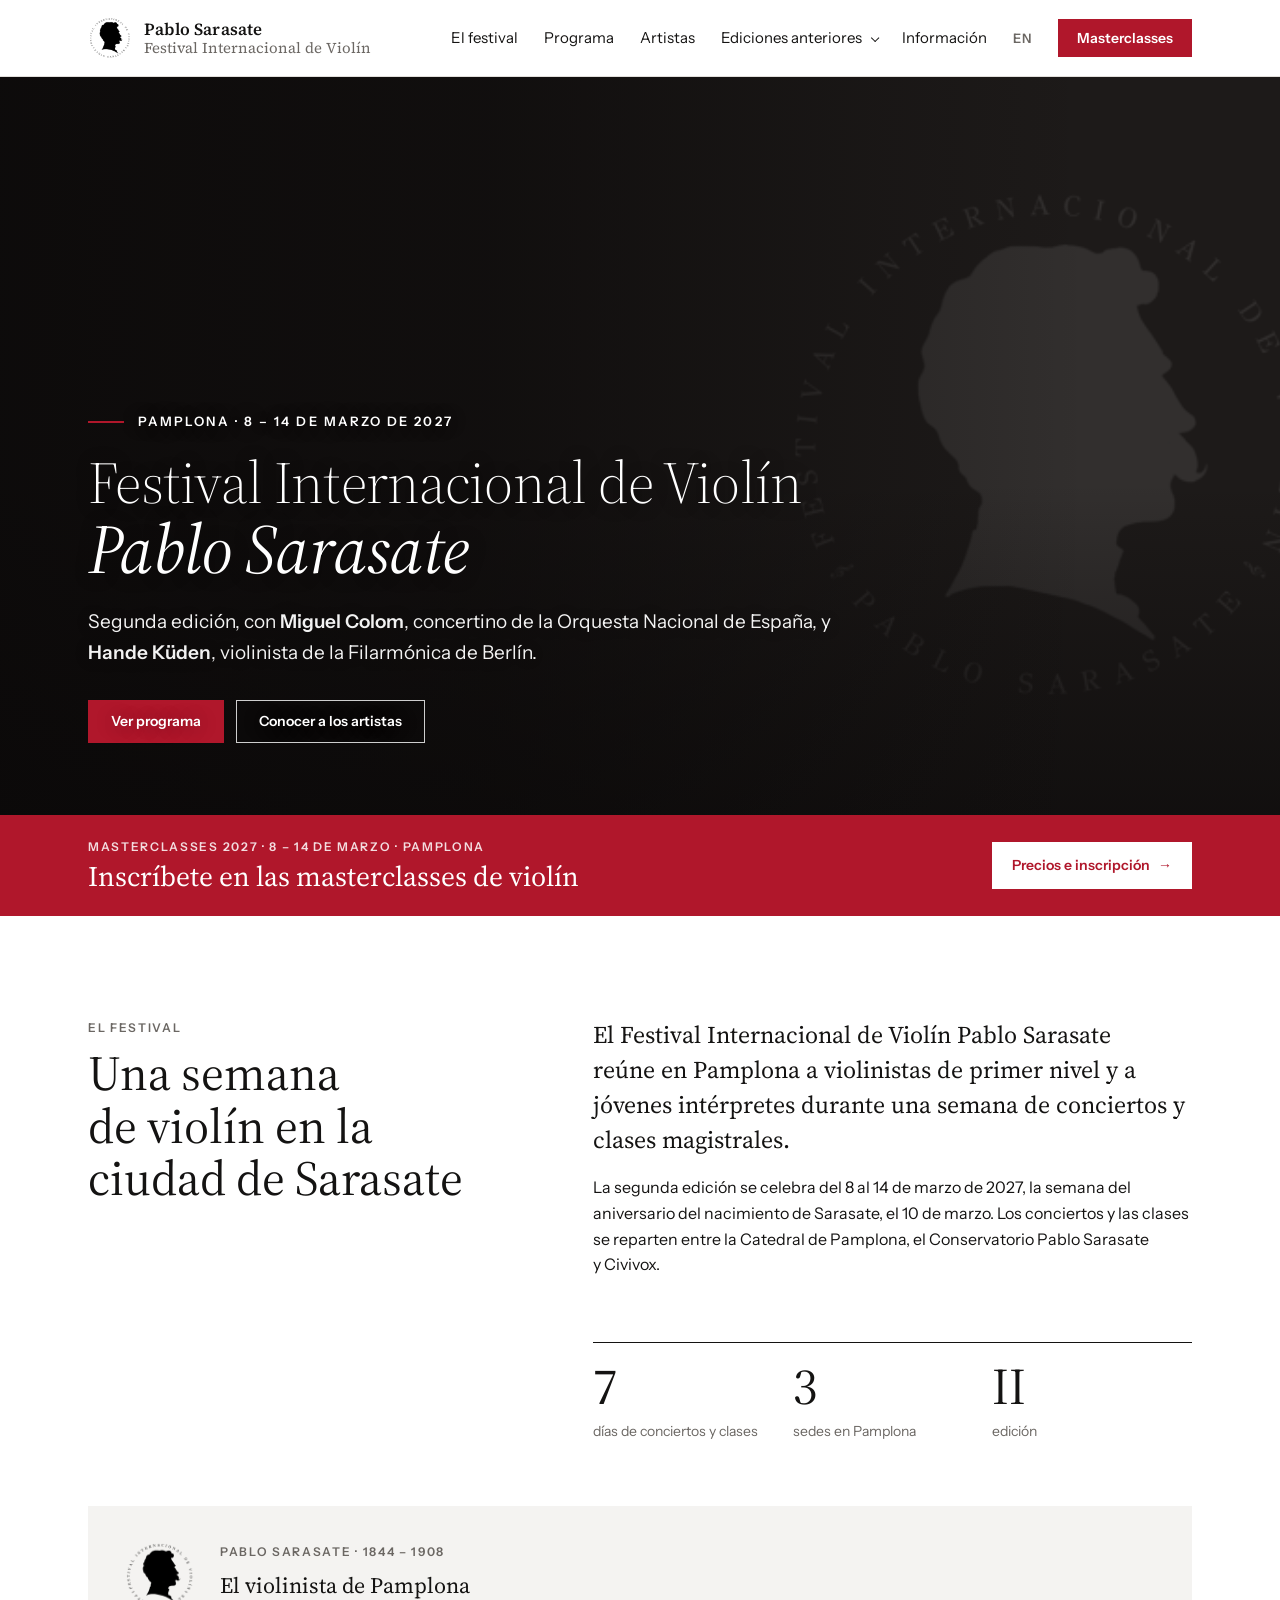
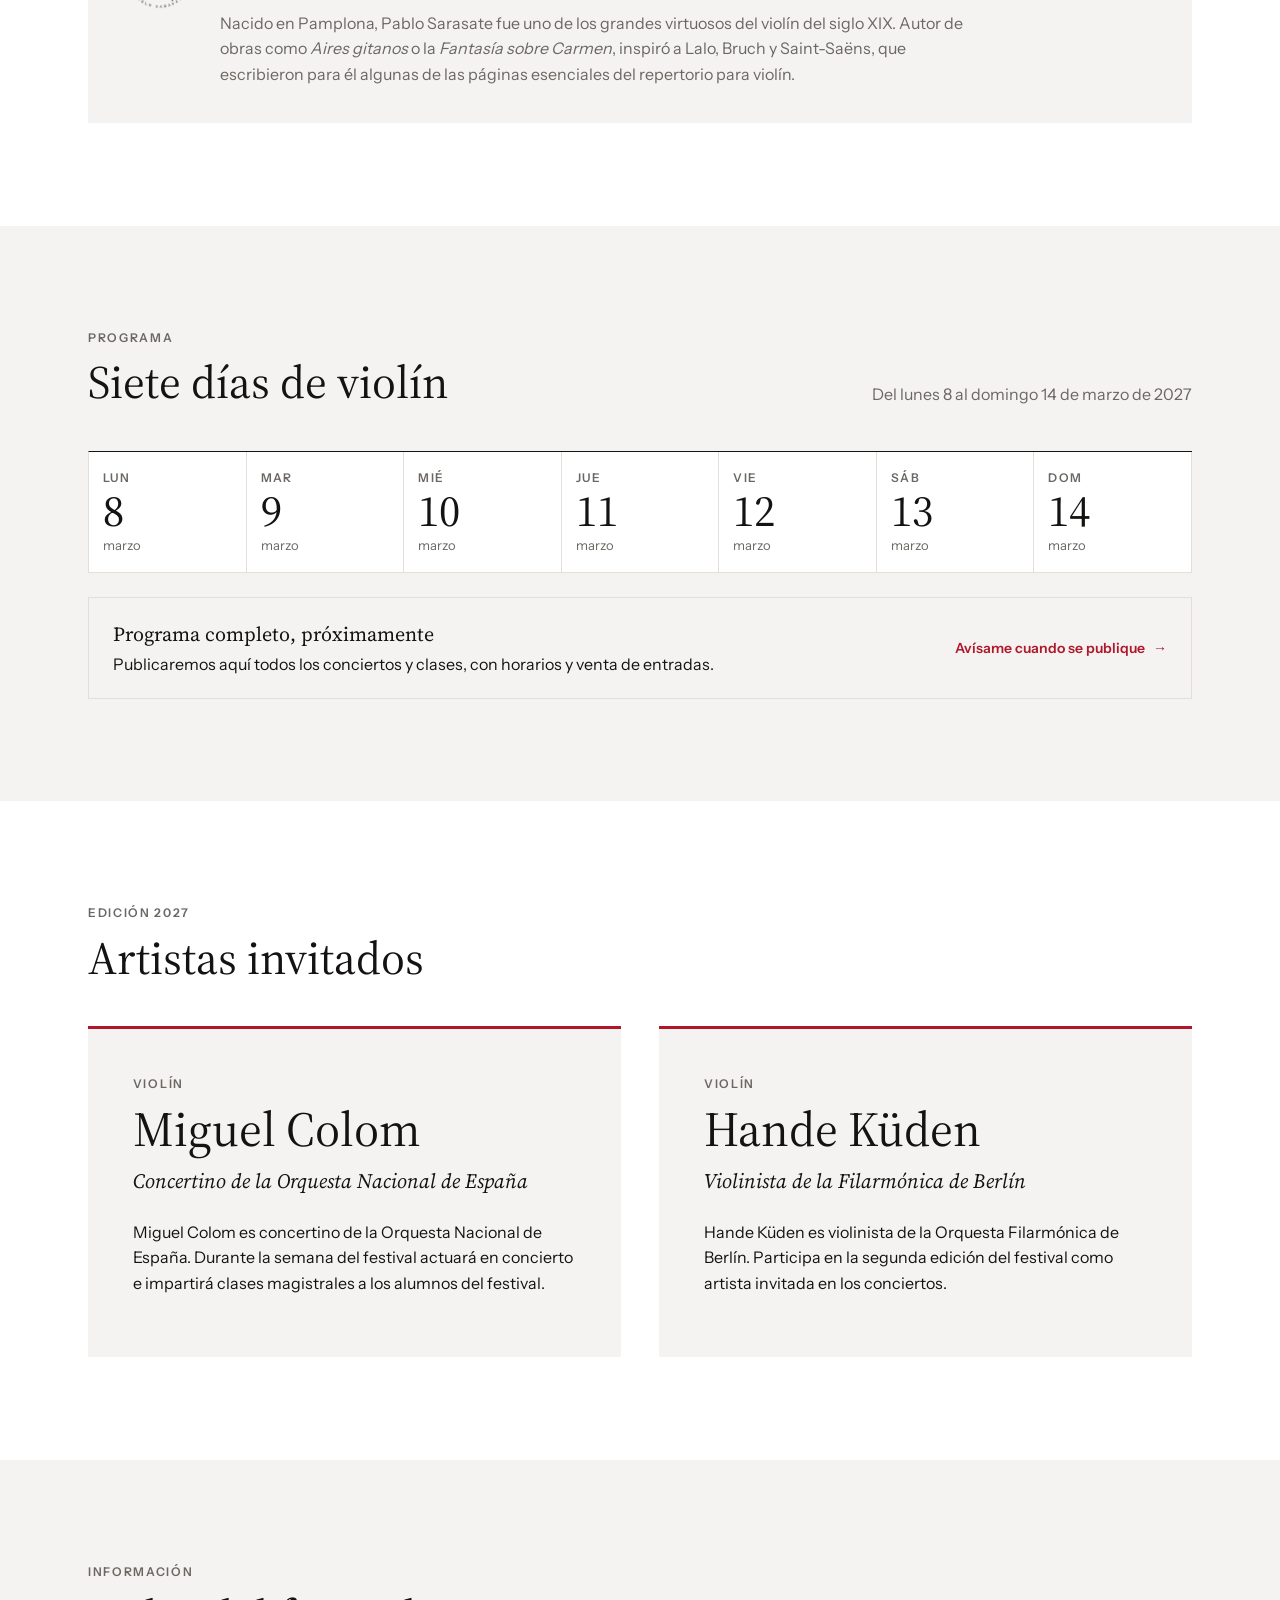
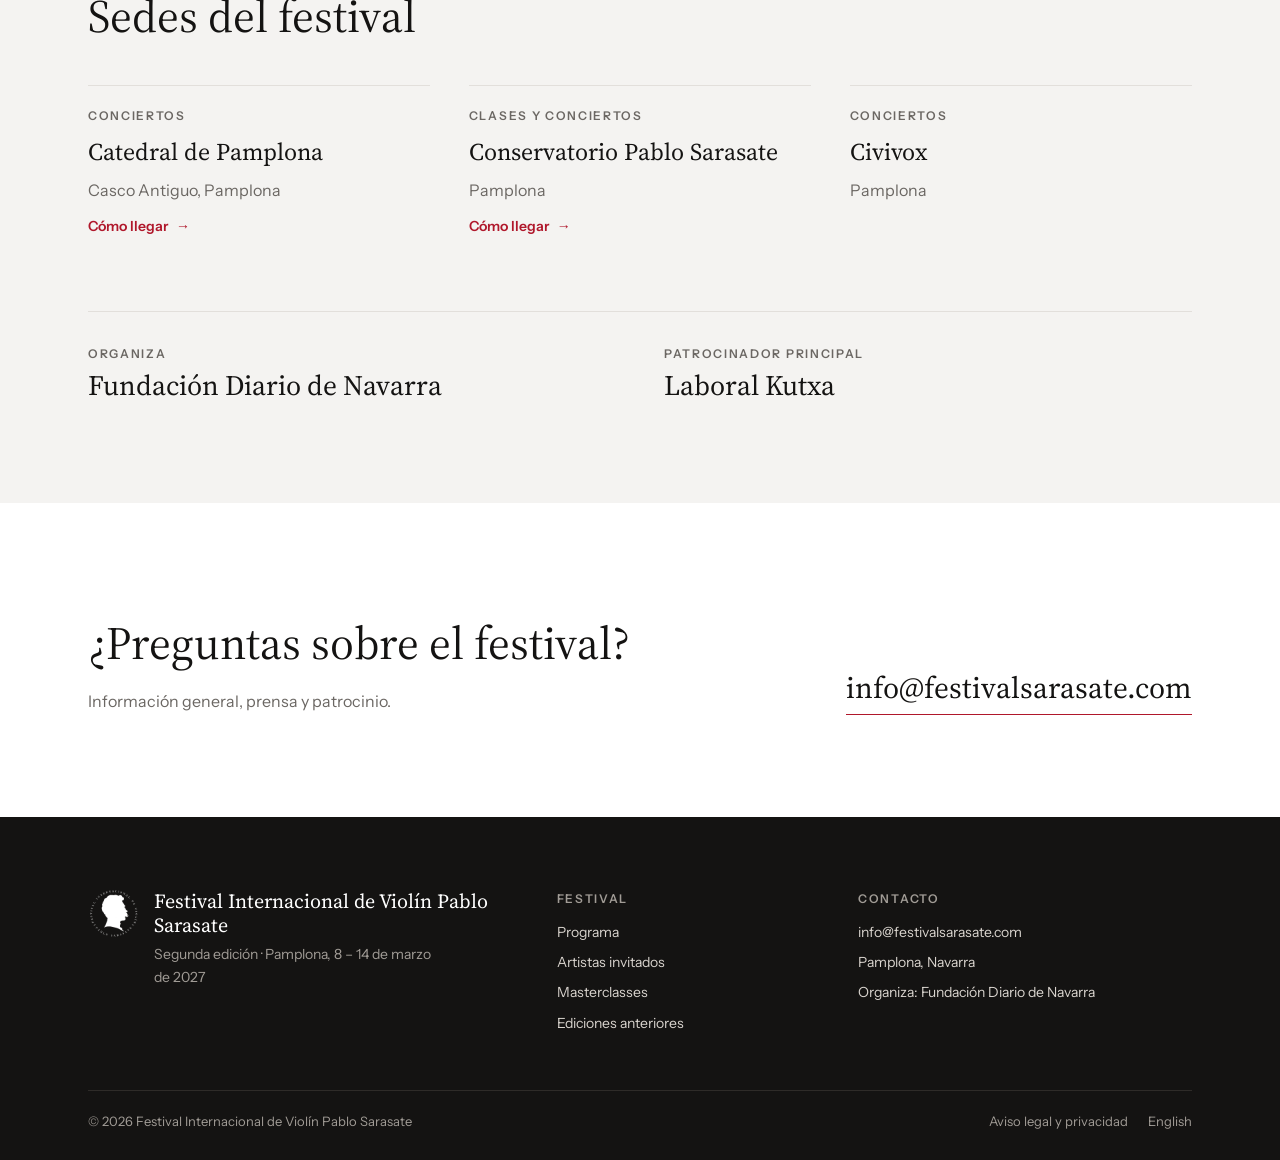
==== commit 4e11f300: "Web más profesional: sin contenido provisional, sección del festival, aviso legal Quita los eventos " ====
--- a/index.html
+++ b/index.html
@@ -3,25 +3,78 @@
 <head>
 <meta charset="UTF-8">
 <meta name="viewport" content="width=device-width, initial-scale=1.0, viewport-fit=cover">
-<title>Festival Pablo Sarasate 2027</title>
-<meta name="description" content="Festival Internacional de Violín Pablo Sarasate · Pamplona, 8–14 de marzo de 2027. Artistas invitados: Miguel Colom y Hande Küden.">
-<link rel="preconnect" href="https://fonts.googleapis.com">
-<link rel="preconnect" href="https://fonts.gstatic.com" crossorigin>
-<link rel="stylesheet" href="https://fonts.googleapis.com/css2?family=Source+Serif+4:ital,opsz,wght@0,8..60,300;0,8..60,400;0,8..60,600;1,8..60,400&family=Instrument+Sans:wght@400;500;600&display=swap">
+<title>Festival Internacional de Violín Pablo Sarasate 2027 · Pamplona</title>
+<meta name="description" content="Festival Internacional de Violín Pablo Sarasate · Pamplona, 8 – 14 de marzo de 2027. Conciertos y masterclasses con Miguel Colom y Hande Küden.">
+<meta name="theme-color" content="#141312">
+<link rel="icon" href="favicon.png" type="image/png">
+<link rel="apple-touch-icon" href="apple-touch-icon.png">
+<meta property="og:type" content="website">
+<meta property="og:site_name" content="Festival Internacional de Violín Pablo Sarasate">
+<meta property="og:title" content="Festival Internacional de Violín Pablo Sarasate 2027 · Pamplona">
+<meta property="og:description" content="Festival Internacional de Violín Pablo Sarasate · Pamplona, 8 – 14 de marzo de 2027. Conciertos y masterclasses con Miguel Colom y Hande Küden.">
+<meta property="og:image" content="og-image.jpg">
+<meta property="og:image:width" content="1200">
+<meta property="og:image:height" content="630">
+<meta property="og:locale" content="es_ES">
+<meta name="twitter:card" content="summary_large_image">
+<link rel="preload" href="fonts/source-serif-4-latin-opsz-normal.woff2" as="font" type="font/woff2" crossorigin>
+<link rel="preload" href="fonts/instrument-sans-latin-400-normal.woff2" as="font" type="font/woff2" crossorigin>
 <link rel="stylesheet" href="style.css">
+<script type="application/ld+json">
+{
+ "@context": "https://schema.org",
+ "@type": "Festival",
+ "name": "Festival Internacional de Violín Pablo Sarasate 2027",
+ "description": "Segunda edición del Festival Internacional de Violín Pablo Sarasate: conciertos y clases magistrales en Pamplona.",
+ "startDate": "2027-03-08",
+ "endDate": "2027-03-14",
+ "eventStatus": "https://schema.org/EventScheduled",
+ "eventAttendanceMode": "https://schema.org/OfflineEventAttendanceMode",
+ "inLanguage": "es",
+ "location": {
+  "@type": "Place",
+  "name": "Pamplona",
+  "address": {
+   "@type": "PostalAddress",
+   "addressLocality": "Pamplona",
+   "addressRegion": "Navarra",
+   "addressCountry": "ES"
+  }
+ },
+ "organizer": {
+  "@type": "Organization",
+  "name": "Fundación Diario de Navarra"
+ },
+ "sponsor": {
+  "@type": "Organization",
+  "name": "Laboral Kutxa"
+ },
+ "performer": [
+  {
+   "@type": "Person",
+   "name": "Miguel Colom"
+  },
+  {
+   "@type": "Person",
+   "name": "Hande Küden"
+  }
+ ]
+}
+</script>
 </head>
 <body>
+<a class="skip" href="#main">Saltar al contenido</a>
 <header class="nav">
   <div class="wrap">
-    <a class="brand" href="#inicio" aria-label="Festival Internacional de Violín Pablo Sarasate, inicio">
-      <img src="logo.png" alt="" width="46" height="44">
+    <a class="brand" href="#" aria-label="Festival Internacional de Violín Pablo Sarasate, inicio">
+      <img src="logo.png" alt="" width="44" height="42">
       <span><b>Pablo Sarasate</b>Festival Internacional de Violín</span>
     </a>
     <button class="burger" id="burger" aria-label="Abrir menú" aria-expanded="false" aria-controls="menu"><span></span><span></span><span></span></button>
     <ul class="menu" id="menu">
+      <li><a href="#festival">El festival</a></li>
       <li><a href="#programa">Programa</a></li>
-      <li><a href="#artista">Artistas invitados</a></li>
-      <li><a href="inscripcion.html">Masterclasses</a></li>
+      <li><a href="#artistas">Artistas</a></li>
       <li class="has-sub">
         <button id="subbtn" aria-expanded="false" aria-controls="submenu">Ediciones anteriores</button>
         <ul class="sub" id="submenu" hidden>
@@ -32,83 +85,114 @@
         </ul>
       </li>
       <li><a href="#informacion">Información</a></li>
-      <li><a class="btn" href="#programa">Entradas</a></li>
+      <li class="lang"><a href="en/index.html" hreflang="en" lang="en" aria-label="English version">EN</a></li>
+      <li><a class="btn" href="inscripcion.html">Masterclasses</a></li>
     </ul>
   </div>
 </header>
 
-<main id="inicio">
+<main id="main">
   <div class="hero" id="hero">
-    <img class="photo" id="heroPhoto" alt="Pamplona" fetchpriority="high">
+    <img class="photo" id="heroPhoto" alt="Ayuntamiento de Pamplona" fetchpriority="high">
     <img class="fallback-mark" src="logo.png" alt="">
-    <div class="hero-text">
+    <div class="hero-text" id="inicio">
       <div class="wrap">
         <div class="when">Pamplona · 8 – 14 de marzo de 2027</div>
         <h1><span>Festival Internacional de Violín</span> <em>Pablo Sarasate</em></h1>
-        <p class="guest">Artistas invitados: <strong>Miguel Colom</strong> (concertino de la Orquesta Nacional de España) y <strong>Hande Küden</strong> (Filarmónica de Berlín)</p>
+        <p class="guest">Segunda edición, con <strong>Miguel Colom</strong>, concertino de la Orquesta Nacional de España, y <strong>Hande Küden</strong>, violinista de la Filarmónica de Berlín.</p>
         <div class="hero-actions">
           <a class="btn" href="#programa">Ver programa</a>
-          <a class="btn ghost" href="#artista">Conocer a los artistas</a>
-        </div>
-      </div>
-    </div>
-    <span class="credit" id="heroCredit">Foto: Wikimedia Commons</span>
+          <a class="btn ghost" href="#artistas">Conocer a los artistas</a>
+        </div>
+      </div>
+    </div>
+    <span class="credit">Foto: <a href="https://commons.wikimedia.org/wiki/File:Ayuntamiento_de_Pamplona,_Pamplona_(ES)_-_panoramio.jpg" target="_blank" rel="noopener">Michael Newman</a> · <a href="https://creativecommons.org/licenses/by/3.0/deed.es" target="_blank" rel="noopener">CC BY 3.0</a></span>
   </div>
 
   <a class="promo" href="inscripcion.html">
     <span class="wrap promo-in">
       <span class="promo-text">
         <span class="label">Masterclasses 2027 · 8 – 14 de marzo · Pamplona</span>
-        <strong>Inscríbete a las masterclasses</strong>
+        <strong>Inscríbete en las masterclasses de violín</strong>
       </span>
-      <span class="promo-btn">Ver precios e inscripción <span aria-hidden="true">→</span></span>
+      <span class="promo-btn">Precios e inscripción <span aria-hidden="true">→</span></span>
     </span>
   </a>
 
-  <section id="programa">
+  <section id="festival">
+    <div class="wrap">
+      <div class="about">
+        <div>
+          <div class="label">El festival</div>
+          <h2>Una semana de violín en la ciudad de Sarasate</h2>
+        </div>
+        <div class="text">
+          <p>El Festival Internacional de Violín Pablo Sarasate reúne en Pamplona a violinistas de primer nivel y a jóvenes intérpretes durante una semana de conciertos y clases magistrales.</p>
+          <p>La segunda edición se celebra del 8 al 14 de marzo de 2027, la semana del aniversario del nacimiento de Sarasate, el 10 de marzo. Los conciertos y las clases se reparten entre la Catedral de Pamplona, el Conservatorio Pablo Sarasate y Civivox.</p>
+          <dl class="facts">
+            <div><dt>7</dt><dd>días de conciertos y clases</dd></div>
+            <div><dt>3</dt><dd>sedes en Pamplona</dd></div>
+            <div><dt>II</dt><dd>edición</dd></div>
+          </dl>
+        </div>
+      </div>
+      <aside class="sarasate">
+        <img src="logo.png" alt="" width="72" height="68">
+        <div>
+          <div class="label">Pablo Sarasate · 1844 – 1908</div>
+          <h3>El violinista de Pamplona</h3>
+          <p>Nacido en Pamplona, Pablo Sarasate fue uno de los grandes virtuosos del violín del siglo XIX. Autor de obras como <i>Aires gitanos</i> o la <i>Fantasía sobre Carmen</i>, inspiró a Lalo, Bruch y Saint-Saëns, que escribieron para él algunas de las páginas esenciales del repertorio para violín.</p>
+        </div>
+      </aside>
+    </div>
+  </section>
+
+  <section id="programa" class="alt">
     <div class="wrap">
       <div class="sec-head">
         <div><div class="label">Programa</div><h2>Siete días de violín</h2></div>
-        <p class="sec-sub">Elige un día para ver sus conciertos y clases.</p>
-      </div>
-      <p class="notice" id="notice" hidden>Programa provisional: los eventos que ves son de ejemplo y se sustituirán por los de la hoja de cálculo del festival.</p>
-      <ol class="days" id="days" aria-label="Días del festival, 8 a 14 de marzo de 2027"></ol>
-    </div>
-  </section>
-
-  <section id="artista" class="alt">
-    <div class="wrap guest-grid">
-      <div class="portrait"><div class="initials">MC</div><div class="cap">Miguel Colom</div></div>
-      <div>
-        <div class="label">Artista invitado 2027</div>
-        <h2>Miguel Colom</h2>
-        <div class="role"><span class="chip">Violín</span><span class="chip">Profesor del festival</span></div>
-        <p>Miguel Colom, concertino de la Orquesta Nacional de España, es uno de los artistas invitados de la segunda edición del festival. Durante la semana actuará en concierto e impartirá clases magistrales a los alumnos del festival.</p>
-        <p>Consulta en el programa las fechas de sus conciertos y clases abiertas al público.</p>
-        <a class="btn" href="#programa">Ver sus fechas</a>
-      </div>
-    </div>
-    <div class="wrap guest-grid">
-      <div class="portrait"><div class="initials">HK</div><div class="cap">Hande Küden</div></div>
-      <div>
-        <div class="label">Artista invitada 2027</div>
-        <h2>Hande Küden</h2>
-        <div class="role"><span class="chip">Violín</span><span class="chip">Filarmónica de Berlín</span></div>
-        <p>Hande Küden, violinista de la Filarmónica de Berlín, es una de las artistas invitadas de la segunda edición del festival.</p>
-        <p>Consulta en el programa las fechas de sus conciertos.</p>
-        <a class="btn" href="#programa">Ver sus fechas</a>
-      </div>
-    </div>
-  </section>
-
-  <section id="informacion">
+        <p class="sec-sub">Del lunes 8 al domingo 14 de marzo de 2027</p>
+      </div>
+      <p class="demo-note" id="demoNote" hidden>Vista de prueba con eventos de ejemplo (?demo). El público no ve estos eventos.</p>
+      <ol class="days is-pending" id="days" aria-label="Días del festival, 8 a 14 de marzo de 2027"></ol>
+      <div class="pending-note" id="pendingNote">
+        <p><strong>Programa completo, próximamente</strong>Publicaremos aquí todos los conciertos y clases, con horarios y venta de entradas.</p>
+        <a class="link" href="mailto:info@festivalsarasate.com?subject=Aviso%20programa%202027">Avísame cuando se publique <span aria-hidden="true">→</span></a>
+      </div>
+    </div>
+  </section>
+
+  <section id="artistas">
+    <div class="wrap">
+      <div class="sec-head">
+        <div><div class="label">Edición 2027</div><h2>Artistas invitados</h2></div>
+      </div>
+      <div class="artists">
+        <!-- Cuando haya fotos: añade <img src="fotos/miguel-colom.jpg" alt="Miguel Colom"> al principio de cada <article> -->
+        <article class="artist">
+          <span class="instr">Violín</span>
+          <h3>Miguel Colom</h3>
+          <p class="role">Concertino de la Orquesta Nacional de España</p>
+          <p>Miguel Colom es concertino de la Orquesta Nacional de España. Durante la semana del festival actuará en concierto e impartirá clases magistrales a los alumnos del festival.</p>
+        </article>
+        <article class="artist">
+          <span class="instr">Violín</span>
+          <h3>Hande Küden</h3>
+          <p class="role">Violinista de la Filarmónica de Berlín</p>
+          <p>Hande Küden es violinista de la Orquesta Filarmónica de Berlín. Participa en la segunda edición del festival como artista invitada en los conciertos.</p>
+        </article>
+      </div>
+    </div>
+  </section>
+
+  <section id="informacion" class="alt">
     <div class="wrap">
       <div class="sec-head">
         <div><div class="label">Información</div><h2>Sedes del festival</h2></div>
       </div>
       <div class="info-grid">
-        <div><div class="label">Conciertos</div><h3>Catedral de Pamplona</h3><p>Casco Antiguo, Pamplona</p></div>
-        <div><div class="label">Clases y conciertos</div><h3>Conservatorio Pablo Sarasate</h3><p>Pamplona</p></div>
+        <div><div class="label">Conciertos</div><h3>Catedral de Pamplona</h3><p>Casco Antiguo, Pamplona</p><a class="link" href="https://www.google.com/maps/search/?api=1&query=Catedral+de+Pamplona" target="_blank" rel="noopener">Cómo llegar <span aria-hidden="true">→</span></a></div>
+        <div><div class="label">Clases y conciertos</div><h3>Conservatorio Pablo Sarasate</h3><p>Pamplona</p><a class="link" href="https://www.google.com/maps/search/?api=1&query=Conservatorio+Profesional+de+M%C3%BAsica+Pablo+Sarasate+Pamplona" target="_blank" rel="noopener">Cómo llegar <span aria-hidden="true">→</span></a></div>
         <div><div class="label">Conciertos</div><h3>Civivox</h3><p>Pamplona</p></div>
       </div>
       <div class="partners">
@@ -120,7 +204,7 @@
 
   <section id="contacto">
     <div class="wrap contact">
-      <div><div class="label">Contacto</div><h2>¿Preguntas sobre el festival?</h2></div>
+      <div><h2>¿Preguntas sobre el festival?</h2><p>Información general, prensa y patrocinio.</p></div>
       <a class="mail" href="mailto:info@festivalsarasate.com">info@festivalsarasate.com</a>
     </div>
   </section>
@@ -128,36 +212,62 @@
 
 <footer>
   <div class="wrap">
-    <span class="brand"><img src="logo.png" alt="" width="34" height="32"><span>Festival Internacional de Violín Pablo Sarasate</span></span>
-    <span>© 2027 · Pamplona, Navarra</span>
+    <div class="foot-grid">
+      <div class="foot-brand">
+        <img src="logo.png" alt="" width="52" height="49">
+        <div><b>Festival Internacional de Violín Pablo Sarasate</b><p>Segunda edición · Pamplona, 8 – 14 de marzo de 2027</p></div>
+      </div>
+      <div>
+        <span class="label">Festival</span>
+        <ul>
+          <li><a href="#programa">Programa</a></li>
+          <li><a href="#artistas">Artistas invitados</a></li>
+          <li><a href="inscripcion.html">Masterclasses</a></li>
+          <li><a href="edicionesanteriores.html">Ediciones anteriores</a></li>
+        </ul>
+      </div>
+      <div>
+        <span class="label">Contacto</span>
+        <ul>
+          <li><a href="mailto:info@festivalsarasate.com">info@festivalsarasate.com</a></li>
+          <li>Pamplona, Navarra</li>
+          <li>Organiza: Fundación Diario de Navarra</li>
+        </ul>
+      </div>
+    </div>
+    <div class="foot-bottom">
+      <span>© 2026 Festival Internacional de Violín Pablo Sarasate</span>
+      <nav aria-label="Legal"><a href="legal.html">Aviso legal y privacidad</a><a href="en/index.html" hreflang="en" lang="en">English</a></nav>
+    </div>
   </div>
 </footer>
-
-<script src="https://cdnjs.cloudflare.com/ajax/libs/PapaParse/5.4.1/papaparse.min.js"></script>
+<script src="vendor/papaparse.min.js"></script>
 <script src="programa.js"></script>
 <script>
-/* Tarjetas de días: cada una abre dia.html con la información de ese día */
-function renderDays(events){
-  const P = Programa;
-  document.getElementById('days').innerHTML = P.days.map(d => {
+/* Tarjetas de días. Sin programa publicado: tira compacta de fechas y aviso. */
+function renderDays(events, status){
+  const P = Programa, t = P.t, pending = status === 'pending';
+  const ol = document.getElementById('days');
+  ol.classList.toggle('is-pending', pending);
+  ol.innerHTML = P.days.map(d => {
+    const date = `<span class="dc-date"><span class="dow">${P.DOW[d.getDay()]}</span><span class="num">${d.getDate()}</span><span class="mon">${P.MES[d.getMonth()]}</span></span>`;
+    if (pending) return `<li><div class="daycard">${date}</div></li>`;
     const evs = P.forDay(events, P.iso(d));
     const items = evs.length
-      ? '<ul>' + evs.slice(0,3).map(e => `<li><time>${P.esc(e.hora)}</time> ${P.esc(e.titulo)}</li>`).join('') + (evs.length > 3 ? `<li class="more">+${evs.length-3} más</li>` : '') + '</ul>'
-      : '<p class="none">Sin eventos programados</p>';
-    const count = evs.length ? `${evs.length} ${evs.length === 1 ? 'evento' : 'eventos'}` : '';
+      ? '<ul>' + evs.slice(0,3).map(e => `<li><time>${P.esc(e.hora)}</time> ${P.esc(e.titulo)}</li>`).join('') + (evs.length > 3 ? `<li class="more">+${evs.length-3} ${t.more}</li>` : '') + '</ul>'
+      : `<p class="none">${t.none}</p>`;
+    const count = evs.length ? `${evs.length} ${evs.length === 1 ? t.event : t.events}` : '';
     return `<li><a class="daycard${evs.length ? '' : ' is-empty'}" href="${P.dayUrl(d)}">
-      <span class="dc-date"><span class="dow">${P.DOW[d.getDay()]}</span><span class="num">${d.getDate()}</span><span class="mon">marzo</span></span>
+      ${date}
       <span class="dc-body"><span class="count">${count}</span>${items}</span>
-      <span class="dc-go">Ver el día <span aria-hidden="true">→</span></span>
+      <span class="dc-go">${t.seeDay} <span aria-hidden="true">→</span></span>
     </a></li>`;
   }).join('');
+  document.getElementById('pendingNote').hidden = !pending;
+  document.getElementById('demoNote').hidden = status !== 'demo';
 }
-renderDays([]);
-Programa.load((events, isSample) => { document.getElementById('notice').hidden = !isSample; renderDays(events); });
-
-/* Foto de portada con alternativa si no carga */
-const hero = document.getElementById('hero'), photo = document.getElementById('heroPhoto');
-if (CONFIG.HERO_IMAGE) { photo.addEventListener('error', () => hero.classList.add('no-photo')); photo.src = CONFIG.HERO_IMAGE; } else hero.classList.add('no-photo');
+renderDays([], 'pending');
+Programa.load(renderDays);
 </script>
 </body>
 </html>
--- a/style.css
+++ b/style.css
@@ -1,4 +1,16 @@
-/* Layout: KKL-like — white page, slim sticky bar, full-bleed photo hero, then calm single-column sections on a 1200px grid */
+/* ============================================================
+   FESTIVAL PABLO SARASATE · style.css
+   Página blanca, barra fija, portada a sangre y secciones
+   tranquilas sobre una rejilla de 1200 px.
+   ============================================================ */
+
+/* ── Fuentes (alojadas en /fonts, licencia SIL OFL) ── */
+@font-face{font-family:"Source Serif 4";font-style:normal;font-weight:200 900;font-display:swap;src:url(fonts/source-serif-4-latin-opsz-normal.woff2) format("woff2")}
+@font-face{font-family:"Source Serif 4";font-style:italic;font-weight:200 900;font-display:swap;src:url(fonts/source-serif-4-latin-opsz-italic.woff2) format("woff2")}
+@font-face{font-family:"Instrument Sans";font-style:normal;font-weight:400;font-display:swap;src:url(fonts/instrument-sans-latin-400-normal.woff2) format("woff2")}
+@font-face{font-family:"Instrument Sans";font-style:normal;font-weight:500;font-display:swap;src:url(fonts/instrument-sans-latin-500-normal.woff2) format("woff2")}
+@font-face{font-family:"Instrument Sans";font-style:normal;font-weight:600;font-display:swap;src:url(fonts/instrument-sans-latin-600-normal.woff2) format("woff2")}
+
 :root{
   --bg:#ffffff;
   --bg-alt:#f4f3f1;
@@ -13,6 +25,7 @@
   --font-body:"Instrument Sans", "Helvetica Neue", Arial, sans-serif;
   --wrap:1200px;
   --gutter:clamp(16px,4vw,48px);
+  --nav-h:76px;
 }
 @media (prefers-color-scheme:dark){:root:not([data-theme="light"]){
   --bg:#121110;--bg-alt:#1b1a18;--ink:#f1eeea;--muted:#a19c96;--line:#2e2b28;
@@ -22,145 +35,122 @@
   --accent:#e0485a;--accent-ink:#ffffff;--hero-fallback:#0b0a0a;--emblem-filter:invert(1);color-scheme:dark}
 
 *,*::before,*::after{box-sizing:border-box}
-html{scroll-behavior:smooth}
-body{margin:0;background:var(--bg);color:var(--ink);font-family:var(--font-body);font-size:16px;line-height:1.55;-webkit-font-smoothing:antialiased}
+[hidden]{display:none!important}
+html{scroll-behavior:smooth;scroll-padding-top:calc(var(--nav-h) + 16px)}
+body{margin:0;background:var(--bg);color:var(--ink);font-family:var(--font-body);font-size:16px;line-height:1.6;-webkit-font-smoothing:antialiased;text-rendering:optimizeLegibility}
 a{color:inherit}
 img{max-width:100%;display:block}
 .wrap{max-width:var(--wrap);margin:0 auto;padding-inline:var(--gutter)}
 h1,h2,h3{font-family:var(--font-display);font-weight:400;text-wrap:balance;margin:0}
+p{text-wrap:pretty}
 .label{font-size:12px;letter-spacing:.14em;text-transform:uppercase;font-weight:600;color:var(--muted)}
 :focus-visible{outline:2px solid var(--accent);outline-offset:3px}
-
-
-/* ── Nav ── */
-.nav{position:sticky;top:env(safe-area-inset-top,0px);z-index:50;background:var(--bg);border-bottom:1px solid var(--line)}
-.nav .wrap{display:flex;align-items:center;justify-content:space-between;gap:24px;height:72px}
+.skip{position:absolute;left:-9999px;top:8px;z-index:100;background:var(--ink);color:var(--bg);padding:10px 16px}
+.skip:focus{left:8px}
+.lead{font-size:clamp(17px,1.5vw,19px);line-height:1.6}
+.muted{color:var(--muted)}
+
+/* ── Botones ── */
+.btn{display:inline-flex;align-items:center;justify-content:center;gap:8px;background:var(--accent);color:var(--accent-ink);text-decoration:none;font-weight:600;font-size:14px;line-height:1.2;padding:12px 22px;border:1px solid var(--accent);cursor:pointer;font-family:var(--font-body);transition:background .2s,color .2s,border-color .2s}
+.btn:hover{background:var(--ink);border-color:var(--ink);color:var(--bg)}
+.btn.ghost{background:transparent;color:inherit;border-color:currentColor}
+.btn.ghost:hover{background:var(--ink);color:var(--bg);border-color:var(--ink)}
+.btn-lg{font-size:16px;padding:16px 24px;text-align:center}
+.btn.is-off{background:var(--line);border-color:var(--line);color:var(--muted);cursor:default}
+.link{color:var(--accent);font-weight:600;font-size:14px;text-decoration:none;display:inline-flex;gap:8px;align-items:center}
+.link:hover{text-decoration:underline;text-underline-offset:4px}
+
+/* ── Barra de navegación ── */
+.nav{position:sticky;top:0;z-index:50;background:color-mix(in srgb,var(--bg) 94%,transparent);backdrop-filter:saturate(1.4) blur(10px);-webkit-backdrop-filter:saturate(1.4) blur(10px);border-bottom:1px solid var(--line);padding-top:env(safe-area-inset-top,0px)}
+.nav .wrap{display:flex;align-items:center;justify-content:space-between;gap:24px;height:var(--nav-h)}
 .brand{display:flex;align-items:center;gap:12px;text-decoration:none;min-width:0}
-.brand img{width:46px;height:auto;filter:var(--emblem-filter)}
-.brand span{font-family:var(--font-display);font-size:15px;line-height:1.15}
-.brand b{display:block;font-weight:600;letter-spacing:.02em}
-.menu{display:flex;align-items:center;gap:28px;list-style:none;margin:0;padding:0;font-size:15px}
+.brand img{width:44px;height:auto;filter:var(--emblem-filter)}
+.brand span{font-family:var(--font-display);font-size:15px;line-height:1.2;color:var(--muted)}
+.brand b{display:block;font-weight:600;font-size:17px;letter-spacing:.01em;color:var(--ink)}
+.menu{display:flex;align-items:center;gap:26px;list-style:none;margin:0;padding:0;font-size:15px}
 .menu > li{position:relative}
-.menu a,.menu button{text-decoration:none;background:none;border:0;font:inherit;color:inherit;cursor:pointer;padding:6px 0}
-.menu a:hover,.menu button:hover{color:var(--accent)}
-.sub{position:absolute;top:calc(100% + 10px);left:-16px;min-width:220px;background:var(--bg);border:1px solid var(--line);list-style:none;margin:0;padding:8px 0;box-shadow:0 12px 32px rgb(0 0 0 / .08)}
-.sub a{display:block;padding:10px 16px}
-.sub .label{padding:6px 16px 4px;display:block;font-size:11px}
-.has-sub button::after{content:"";display:inline-block;width:6px;height:6px;border-right:1.5px solid currentColor;border-bottom:1.5px solid currentColor;transform:rotate(45deg) translateY(-3px);margin-left:8px}
-.btn{display:inline-flex;align-items:center;gap:8px;background:var(--accent);color:var(--accent-ink);text-decoration:none;font-weight:600;font-size:14px;padding:11px 20px;border:0;cursor:pointer;font-family:var(--font-body)}
-.btn:hover{filter:brightness(1.08)}
-.btn.ghost{background:transparent;color:inherit;border:1px solid currentColor}
+.menu a:not(.btn),.menu button{text-decoration:none;background:none;border:0;font:inherit;color:inherit;cursor:pointer;padding:6px 0}
+.menu a:not(.btn):hover,.menu button:hover{color:var(--accent)}
+.menu a:not(.btn)[aria-current="page"],.menu button[aria-current="page"]{color:var(--accent)}
+.menu .btn[aria-current="page"]{background:var(--ink);border-color:var(--ink);color:var(--bg)}
+.menu .lang a{font-size:13px;font-weight:600;letter-spacing:.08em;color:var(--muted)}
+.menu .lang a:hover{color:var(--accent)}
+.menu .btn{padding:10px 18px}
+.sub{position:absolute;top:calc(100% + 12px);left:-16px;min-width:220px;background:var(--bg);border:1px solid var(--line);list-style:none;margin:0;padding:8px 0;box-shadow:0 12px 32px rgb(0 0 0 / .08)}
+.menu .sub a{display:block;padding:10px 16px}
+.sub .label{padding:8px 16px 4px;display:block;font-size:11px}
+.has-sub button::after{content:"";display:inline-block;width:6px;height:6px;border-right:1.5px solid currentColor;border-bottom:1.5px solid currentColor;transform:rotate(45deg) translateY(-3px);margin-left:8px;transition:transform .2s}
+.has-sub button[aria-expanded="true"]::after{transform:rotate(-135deg) translateY(-1px)}
 .burger{display:none;background:none;border:0;padding:8px;cursor:pointer;color:inherit}
-.burger span{display:block;width:22px;height:1.5px;background:currentColor;margin:5px 0}
-
-/* ── Hero ── */
-.hero{position:relative;display:flex;align-items:flex-end;min-height:clamp(500px,80vh,820px);padding-block:clamp(96px,14vh,140px) clamp(40px,7vh,72px);background:var(--hero-fallback);color:#fff;overflow:hidden}
+.burger span{display:block;width:22px;height:1.5px;background:currentColor;margin:5px 0;transition:transform .2s,opacity .2s}
+.burger[aria-expanded="true"] span:nth-child(1){transform:translateY(6.5px) rotate(45deg)}
+.burger[aria-expanded="true"] span:nth-child(2){opacity:0}
+.burger[aria-expanded="true"] span:nth-child(3){transform:translateY(-6.5px) rotate(-45deg)}
+
+/* ── Portada ── */
+.hero{position:relative;display:flex;align-items:flex-end;min-height:clamp(520px,82vh,840px);padding-block:clamp(96px,14vh,140px) clamp(48px,8vh,88px);background:var(--hero-fallback);color:#fff;overflow:hidden}
 .hero img.photo{position:absolute;inset:0;width:100%;height:100%;object-fit:cover;object-position:68% 35%}
 .hero::after{content:"";position:absolute;inset:0;background:
-  linear-gradient(90deg,rgb(10 8 8 / .82) 0%,rgb(10 8 8 / .62) 38%,rgb(10 8 8 / .18) 68%,rgb(10 8 8 / 0) 85%),
-  linear-gradient(to top,rgb(10 8 8 / .55) 0%,rgb(10 8 8 / 0) 45%)}
+  linear-gradient(90deg,rgb(10 8 8 / .84) 0%,rgb(10 8 8 / .64) 38%,rgb(10 8 8 / .2) 68%,rgb(10 8 8 / 0) 85%),
+  linear-gradient(to top,rgb(10 8 8 / .6) 0%,rgb(10 8 8 / 0) 45%)}
 .hero .fallback-mark{display:none;position:absolute;right:-4%;top:50%;transform:translateY(-50%);width:min(52vw,560px);opacity:.09;filter:invert(1)}
 .hero.no-photo .fallback-mark{display:block}
 .hero.no-photo img.photo{display:none}
 .hero-text{position:relative;z-index:2;width:100%;text-shadow:0 1px 18px rgb(0 0 0 / .35)}
 .hero-text .when{font-size:13px;letter-spacing:.16em;text-transform:uppercase;font-weight:600;display:flex;align-items:center;gap:14px}
 .hero-text .when::before{content:"";width:36px;height:2px;background:var(--accent)}
-.hero h1{font-size:clamp(34px,4.4vw,62px);line-height:1.05;margin:18px 0 20px;max-width:none;letter-spacing:-.01em;font-weight:300}
+.hero h1{font-size:clamp(36px,4.6vw,66px);line-height:1.04;margin:20px 0 22px;letter-spacing:-.012em;font-weight:300}
 .hero h1 span{display:block}
 .hero h1 em{display:block;font-style:italic;font-weight:400;font-size:1.18em}
-.hero .guest{font-size:clamp(16px,1.6vw,19px);margin:0 0 28px;opacity:.95}
+.hero .guest{font-size:clamp(16px,1.6vw,19px);margin:0 0 32px;max-width:62ch;opacity:.95}
 .hero .guest strong{font-weight:600}
 .hero-actions{display:flex;flex-wrap:wrap;gap:12px}
+.hero .btn:hover{background:#fff;border-color:#fff;color:#141312}
 .hero .btn.ghost{color:#fff;border-color:rgb(255 255 255 / .8);background:rgb(0 0 0 / .15)}
-.hero .btn.ghost:hover{background:#fff;color:#141312;filter:none}
-@media (max-width:760px){.hero-text .when::before{display:none}.hero::after{background:linear-gradient(to top,rgb(10 8 8 / .85) 0%,rgb(10 8 8 / .55) 55%,rgb(10 8 8 / .3) 100%)}.hero img.photo{object-position:60% 30%}}
 .credit{position:absolute;z-index:2;right:12px;bottom:8px;font-size:11px;color:rgb(255 255 255 / .7)}
+.credit a{text-decoration:none}
+.credit a:hover{text-decoration:underline}
 .hero.no-photo .credit{display:none}
-
-/* ── Sections ── */
-section{padding-block:clamp(56px,8vw,104px)}
+@media (max-width:760px){
+  .hero-text .when::before{display:none}
+  .hero::after{background:linear-gradient(to top,rgb(10 8 8 / .88) 0%,rgb(10 8 8 / .58) 55%,rgb(10 8 8 / .32) 100%)}
+  .hero img.photo{object-position:60% 30%}
+  .hero-actions .btn{flex:1 1 auto}
+}
+
+/* ── Banda de inscripción ── */
+.promo{display:block;background:var(--accent);color:var(--accent-ink);text-decoration:none}
+.promo-in{display:flex;align-items:center;justify-content:space-between;gap:16px 32px;flex-wrap:wrap;padding-block:22px}
+.promo-text{display:flex;flex-direction:column;gap:4px;min-width:0}
+.promo .label{color:inherit;opacity:.85}
+.promo strong{font-family:var(--font-display);font-weight:400;font-size:clamp(21px,2.3vw,28px);line-height:1.2}
+.promo-btn{display:inline-flex;gap:8px;align-items:center;justify-content:center;background:var(--accent-ink);color:#b0172b;font-weight:600;font-size:14px;padding:12px 20px;white-space:nowrap;transition:background .2s,color .2s}
+.promo:hover .promo-btn,.promo:focus-visible .promo-btn{background:#141312;color:#fff}
+.promo:focus-visible{outline-offset:-4px;outline-color:var(--accent-ink)}
+
+/* ── Secciones ── */
+section{padding-block:clamp(64px,8vw,112px)}
 section.alt{background:var(--bg-alt)}
-.sec-head{display:flex;justify-content:space-between;align-items:end;gap:24px;flex-wrap:wrap;margin-bottom:36px}
-.sec-head h2{font-size:clamp(30px,3.6vw,46px);line-height:1.08;margin-top:8px}
-
-/* ── Programa: tarjetas de días (index) ── */
-.events{list-style:none;margin:0;padding:0;border-top:1px solid var(--line)}
-.ev{display:grid;grid-template-columns:96px 1fr auto;gap:24px;align-items:center;padding:22px 0;border-bottom:1px solid var(--line)}
-.ev .d{font-variant-numeric:tabular-nums}
-.ev .d b{font-family:var(--font-display);font-weight:400;font-size:30px;line-height:1;display:block}
-.ev .d span{font-size:13px;color:var(--muted)}
-.ev .info{min-width:0}
-.ev .tipo{font-size:11px;letter-spacing:.14em;text-transform:uppercase;font-weight:600;color:var(--accent)}
-.ev h4{font-family:var(--font-display);font-weight:400;font-size:22px;margin:4px 0 4px;line-height:1.2}
-.ev p{margin:0;color:var(--muted);font-size:14.5px}
-.ev .buy{text-align:right;display:flex;flex-direction:column;align-items:flex-end;gap:8px;font-size:14px}
-.ev .buy .price{color:var(--muted)}
-.empty{padding:32px 0;color:var(--muted)}
-
-/* ── Guest artist ── */
-.guest-grid{display:grid;grid-template-columns:5fr 7fr;gap:clamp(32px,5vw,72px);align-items:center}
-.portrait{aspect-ratio:4/5;max-width:100%;background:var(--bg-alt);display:flex;align-items:flex-end;padding:24px;position:relative;overflow:hidden}
-section.alt .portrait{background:var(--bg)}
-.portrait .initials{position:absolute;inset:0;display:grid;place-items:center;font-family:var(--font-display);font-size:clamp(90px,14vw,180px);color:var(--line);font-style:italic}
-.portrait .cap{position:relative;font-size:12px;color:var(--muted)}
-.guest-grid h2{font-size:clamp(40px,5vw,68px);line-height:1;margin:10px 0 18px}
-.guest-grid p{max-width:58ch;margin:0 0 16px}
-.guest-grid + .guest-grid{margin-top:clamp(56px,8vw,112px)}
-.role{display:flex;gap:10px;flex-wrap:wrap;margin-bottom:22px}
-.chip{font-size:12px;letter-spacing:.1em;text-transform:uppercase;font-weight:600;border:1px solid var(--line);padding:6px 10px}
-
-/* ── Past editions ── */
-.past{display:grid;grid-template-columns:repeat(2,minmax(0,1fr));gap:clamp(20px,3vw,40px)}
-.past article{border-top:1px solid var(--ink);padding-top:20px;scroll-margin-top:96px}
-.past h3{font-size:clamp(28px,3vw,38px);margin:8px 0 10px}
-.past p{margin:0;color:var(--muted);max-width:52ch}
-
-/* ── Info ── */
-.info-grid{display:grid;grid-template-columns:repeat(3,minmax(0,1fr));gap:clamp(20px,3vw,40px)}
-.info-grid h3{font-size:24px;margin:8px 0 8px}
-.info-grid p{margin:0;color:var(--muted)}
-.partners{display:flex;flex-wrap:wrap;gap:12px 48px;margin-top:56px;padding-top:28px;border-top:1px solid var(--line)}
-.partners div{display:flex;flex-direction:column;gap:4px}
-.partners .n{font-family:var(--font-display);font-size:20px}
-
-/* ── Contact / footer ── */
-.contact{display:flex;justify-content:space-between;align-items:end;gap:32px;flex-wrap:wrap}
-.contact h2{font-size:clamp(30px,3.6vw,46px)}
-.mail{font-family:var(--font-display);font-size:clamp(22px,2.4vw,30px);color:inherit;text-decoration:none;user-select:all}
-.mail:hover{text-decoration:underline}
-footer{border-top:1px solid var(--line);padding-block:28px;font-size:13px;color:var(--muted)}
-footer .wrap{display:flex;justify-content:space-between;gap:16px;flex-wrap:wrap;align-items:center}
-footer .brand img{width:34px}
-
-/* ── Responsive ── */
-@media (max-width:980px){
-  .menu{display:none;position:absolute;top:72px;left:0;right:0;flex-direction:column;align-items:stretch;gap:0;background:var(--bg);border-bottom:1px solid var(--line);padding:8px var(--gutter) 20px}
-  .menu.open{display:flex}
-  .menu > li{border-bottom:1px solid var(--line)}
-  .menu > li:last-child{border:0;padding-top:16px}
-  .menu a,.menu button{display:block;padding:14px 0;width:100%;text-align:left}
-  .sub{position:static;box-shadow:none;border:0;padding:0 0 8px 12px;min-width:0}
-  .burger{display:block}
-  .guest-grid{grid-template-columns:1fr}
-  .portrait{aspect-ratio:16/10}
-  .info-grid{grid-template-columns:1fr}
-}
-@media (max-width:760px){
-  .ev{grid-template-columns:64px 1fr;gap:16px}
-  .ev .buy{grid-column:2;align-items:flex-start;text-align:left;flex-direction:row;align-items:center;gap:14px}
-  .past{grid-template-columns:1fr}
-  .brand span{font-size:13px}
-}
-@media (prefers-reduced-motion:reduce){html{scroll-behavior:auto}}
-
-/* ── Subpage header ── */
-.page-head{border-bottom:1px solid var(--line);padding-block:clamp(48px,7vw,96px) clamp(32px,4vw,56px)}
-.page-head h1{font-size:clamp(38px,5vw,64px);line-height:1.04;margin:10px 0 14px}
-.page-head p{margin:0;color:var(--muted);max-width:60ch}
-.back{display:inline-block;margin-top:40px;font-size:14px;color:var(--accent);text-underline-offset:3px}
-.menu a[aria-current="page"],.menu button[aria-current="page"]{color:var(--accent)}
-
-.sec-sub{margin:0;color:var(--muted);max-width:40ch}
+.sec-head{display:flex;justify-content:space-between;align-items:end;gap:16px 24px;flex-wrap:wrap;margin-bottom:clamp(28px,4vw,44px)}
+.sec-head h2{font-size:clamp(30px,3.6vw,46px);line-height:1.08}
+.sec-head .label + h2{margin-top:10px}
+.sec-sub{margin:0;color:var(--muted);max-width:44ch}
+
+/* ── El festival ── */
+.about{display:grid;grid-template-columns:5fr 7fr;gap:clamp(32px,6vw,96px);align-items:start}
+.about h2{font-size:clamp(32px,3.8vw,50px);line-height:1.08;margin-top:10px}
+.about .text p{margin:0 0 18px;max-width:62ch}
+.about .text p:first-child{font-family:var(--font-display);font-size:clamp(20px,1.9vw,24px);line-height:1.45}
+.facts{display:grid;grid-template-columns:repeat(3,minmax(0,1fr));margin:clamp(40px,5vw,64px) 0 0;border-top:1px solid var(--ink)}
+.facts div{padding:18px 18px 0 0}
+.facts dt{font-family:var(--font-display);font-size:clamp(36px,4vw,54px);line-height:1;font-variant-numeric:lining-nums}
+.facts dd{margin:8px 0 0;color:var(--muted);font-size:14px}
+.sarasate{margin-top:clamp(40px,5vw,64px);padding:clamp(24px,3vw,36px);background:var(--bg-alt);display:grid;grid-template-columns:auto 1fr;gap:24px;align-items:start}
+.sarasate img{width:72px;filter:var(--emblem-filter)}
+.sarasate h3{font-size:22px;margin:6px 0 8px}
+.sarasate p{margin:0;color:var(--muted);max-width:70ch}
+
+/* ── Programa: tarjetas de días ── */
 .days{list-style:none;margin:0;padding:0;display:grid;grid-template-columns:repeat(7,minmax(0,1fr));border-top:1px solid var(--ink);border-left:1px solid var(--line)}
 .days > li{display:flex;min-width:0}
 .daycard{flex:1;display:flex;flex-direction:column;gap:14px;min-height:230px;padding:16px 14px 14px;border-right:1px solid var(--line);border-bottom:1px solid var(--line);text-decoration:none;color:inherit;background:var(--bg);transition:background .2s,color .2s}
@@ -173,18 +163,92 @@
 .dc-body ul{list-style:none;margin:0;padding:0;display:flex;flex-direction:column;gap:7px;font-size:13px;line-height:1.3}
 .dc-body li{overflow-wrap:anywhere}
 .dc-body time{display:block;color:var(--muted);font-variant-numeric:tabular-nums;font-size:12px}
-.dc-body .more{color:var(--muted)}
-.dc-body .none{margin:0;font-size:13px;color:var(--muted)}
+.dc-body .more,.dc-body .none{color:var(--muted)}
+.dc-body .none{margin:0;font-size:13px}
 .dc-go{font-size:13px;font-weight:600;color:var(--accent)}
-.daycard:hover,.daycard:focus-visible{background:var(--ink);color:var(--bg)}
-.daycard:hover .dow,.daycard:hover .mon,.daycard:hover time,.daycard:hover .none,.daycard:hover .more,
-.daycard:focus-visible .dow,.daycard:focus-visible .mon,.daycard:focus-visible time{color:inherit;opacity:.7}
-.daycard:hover .count,.daycard:hover .dc-go,.daycard:focus-visible .dc-go{color:inherit}
+a.daycard:hover,a.daycard:focus-visible{background:var(--ink);color:var(--bg)}
+a.daycard:hover :is(.dow,.mon,time,.none,.more),a.daycard:focus-visible :is(.dow,.mon,time,.none,.more){color:inherit;opacity:.7}
+a.daycard:hover :is(.count,.dc-go),a.daycard:focus-visible :is(.count,.dc-go){color:inherit}
 .daycard:focus-visible{outline-offset:-2px}
 .daycard.is-empty .num{color:var(--muted)}
-
-/* ── Página del día (dia.html) ── */
-.day-head .back{margin:0 0 28px}
+/* Programa aún no publicado: tira compacta de fechas */
+.days.is-pending .daycard{min-height:0;padding:16px 14px}
+.days.is-pending .dc-body,.days.is-pending .dc-go{display:none}
+.pending-note{display:flex;gap:16px 32px;align-items:center;justify-content:space-between;flex-wrap:wrap;margin-top:24px;padding:20px 24px;border:1px solid var(--line)}
+.pending-note p{margin:0;max-width:70ch}
+.pending-note strong{font-family:var(--font-display);font-weight:400;font-size:20px;display:block;margin-bottom:2px}
+.demo-note{font-size:13px;color:var(--muted);border:1px dashed var(--line);padding:10px 14px;margin:0 0 24px}
+
+/* ── Lista de eventos (página del día) ── */
+.events{list-style:none;margin:0;padding:0;border-top:1px solid var(--line)}
+.ev{display:grid;grid-template-columns:96px 1fr auto;gap:24px;align-items:start;padding:28px 0;border-bottom:1px solid var(--line)}
+.ev .d b{font-family:var(--font-display);font-weight:400;font-size:34px;line-height:1;display:block;font-variant-numeric:tabular-nums}
+.ev .info{min-width:0}
+.ev .tipo{font-size:11px;letter-spacing:.14em;text-transform:uppercase;font-weight:600;color:var(--accent)}
+.ev h2{font-size:clamp(24px,2.6vw,32px);line-height:1.15;margin:6px 0 8px}
+.ev p{margin:0;color:var(--muted);font-size:15px}
+.ev .who{color:var(--ink);font-size:16px}
+.ev .where{margin-top:2px}
+.ev .desc{margin-top:12px;color:var(--ink);max-width:62ch}
+.ev .buy{text-align:right;display:flex;flex-direction:column;align-items:flex-end;gap:8px;font-size:14px}
+.ev .buy .price{color:var(--muted)}
+.empty{padding:32px 0;color:var(--muted)}
+.empty a{color:var(--accent)}
+
+/* ── Artistas invitados ── */
+.artists{display:grid;grid-template-columns:repeat(2,minmax(0,1fr));gap:clamp(20px,3vw,40px)}
+.artist{background:var(--bg-alt);padding:clamp(28px,3.5vw,48px);display:flex;flex-direction:column;border-top:3px solid var(--accent)}
+.artist .instr{font-size:12px;letter-spacing:.14em;text-transform:uppercase;font-weight:600;color:var(--muted)}
+.artist h3{font-size:clamp(34px,3.8vw,52px);line-height:1.02;margin:12px 0 10px}
+.artist .role{font-family:var(--font-display);font-style:italic;font-size:clamp(18px,1.6vw,21px);margin:0 0 22px;color:var(--ink)}
+.artist p{margin:0 0 16px;max-width:56ch}
+.artist .link{margin-top:auto;padding-top:12px}
+
+/* ── Ediciones anteriores ── */
+.edition{display:grid;grid-template-columns:4fr 8fr;gap:clamp(24px,5vw,72px);padding-top:28px;border-top:1px solid var(--ink)}
+.edition h2{font-size:clamp(30px,3.4vw,44px);line-height:1.05;margin-top:8px}
+.past{display:grid;grid-template-columns:repeat(2,minmax(0,1fr));gap:clamp(20px,3vw,40px)}
+.past article{background:var(--bg-alt);padding:clamp(24px,3vw,36px);scroll-margin-top:calc(var(--nav-h) + 24px)}
+.past h3{font-size:clamp(28px,3vw,38px);margin:8px 0 8px;line-height:1.05}
+.past .role{font-family:var(--font-display);font-style:italic;font-size:18px;margin:0}
+
+/* ── Información ── */
+.info-grid{display:grid;grid-template-columns:repeat(3,minmax(0,1fr));gap:clamp(20px,3vw,40px)}
+.info-grid > div{border-top:1px solid var(--line);padding-top:20px}
+.info-grid h3{font-size:24px;margin:8px 0 6px}
+.info-grid p{margin:0 0 10px;color:var(--muted)}
+.partners{display:grid;grid-template-columns:repeat(auto-fit,minmax(220px,1fr));gap:24px 48px;margin-top:clamp(48px,6vw,72px);padding:32px 0 0;border-top:1px solid var(--line)}
+.partners div{display:flex;flex-direction:column;gap:6px}
+.partners .n{font-family:var(--font-display);font-size:clamp(22px,2.2vw,28px);line-height:1.15}
+
+/* ── Contacto ── */
+.contact{display:flex;justify-content:space-between;align-items:end;gap:24px 32px;flex-wrap:wrap}
+.contact h2{font-size:clamp(30px,3.6vw,46px)}
+.contact p{margin:10px 0 0;color:var(--muted)}
+.mail{font-family:var(--font-display);font-size:clamp(22px,2.4vw,30px);color:inherit;text-decoration:none;border-bottom:1px solid var(--accent);padding-bottom:2px}
+.mail:hover{color:var(--accent)}
+
+/* ── Pie ── */
+footer{background:#141312;color:#d9d4ce;padding-block:clamp(48px,6vw,72px) 28px;font-size:14px}
+footer a{text-decoration:none}
+footer a:hover{color:#fff;text-decoration:underline;text-underline-offset:3px}
+.foot-grid{display:grid;grid-template-columns:5fr 3fr 4fr;gap:32px clamp(24px,4vw,64px)}
+.foot-brand{display:flex;gap:14px;align-items:flex-start}
+.foot-brand img{width:52px;filter:invert(1)}
+.foot-brand b{display:block;font-family:var(--font-display);font-weight:400;font-size:20px;color:#fff;line-height:1.2;margin-bottom:6px}
+.foot-brand p{margin:0;color:#a19c96;max-width:36ch}
+footer .label{color:#a19c96;margin-bottom:12px;display:block}
+footer ul{list-style:none;margin:0;padding:0;display:flex;flex-direction:column;gap:8px}
+.foot-bottom{display:flex;justify-content:space-between;gap:12px 24px;flex-wrap:wrap;margin-top:clamp(40px,5vw,56px);padding-top:20px;border-top:1px solid #2e2b28;color:#a19c96;font-size:13px}
+.foot-bottom nav{display:flex;gap:20px;flex-wrap:wrap}
+
+/* ── Cabecera de subpáginas ── */
+.page-head{border-bottom:1px solid var(--line);padding-block:clamp(40px,6vw,88px) clamp(32px,4vw,56px)}
+.page-head h1{font-size:clamp(38px,5vw,64px);line-height:1.04;margin:12px 0 16px}
+.page-head p{margin:0;color:var(--muted);max-width:62ch}
+.back{display:inline-block;margin-bottom:28px;font-size:14px;color:var(--accent);text-underline-offset:3px}
+
+/* ── Página del día ── */
 .daystrip{display:grid;grid-template-columns:repeat(7,minmax(0,1fr));gap:6px;margin-top:32px;max-width:640px}
 .daystrip a{display:flex;flex-direction:column;align-items:center;gap:2px;padding:10px 4px;border:1px solid var(--line);text-decoration:none;color:inherit}
 .daystrip a span{font-size:11px;letter-spacing:.08em;text-transform:uppercase;color:var(--muted);font-weight:600}
@@ -194,60 +258,98 @@
 .daystrip a[aria-current="page"]{background:var(--ink);color:var(--bg);border-color:var(--ink)}
 .daystrip a[aria-current="page"] span,.daystrip a[aria-current="page"] b{color:inherit}
 .day-events{padding-top:clamp(32px,4vw,56px)}
-.day-list .ev{align-items:start;padding:28px 0}
-.day-list .d b{font-size:34px}
-.day-list h2{font-size:clamp(24px,2.6vw,32px);line-height:1.15;margin:6px 0 8px}
-.day-list .who{color:var(--ink);font-size:16px}
-.day-list .where{margin-top:2px}
-.day-list .desc{margin-top:12px;color:var(--ink);max-width:62ch}
-.empty a{color:var(--accent)}
 .daynav{display:flex;justify-content:space-between;gap:16px;flex-wrap:wrap;margin-top:40px;font-size:15px}
 .daynav a{color:var(--accent);text-underline-offset:3px}
 
-@media (max-width:980px){
-  .days{grid-template-columns:1fr}
-  .daycard{flex-direction:row;align-items:center;min-height:0;gap:18px;padding:16px 4px 16px 14px}
-  .dc-date{flex-direction:row;align-items:baseline;gap:8px;min-width:118px}
-  .dc-date .num{font-size:32px}
-  .dc-go{font-size:0}
-  .dc-go span{font-size:20px}
-}
-@media (max-width:760px){
-  .dc-date{flex-direction:column;align-items:flex-start;min-width:56px;gap:0}
-  .dc-body ul li:nth-child(n+3),.dc-body .more{display:none}
-  .day-list .ev{grid-template-columns:64px 1fr}
-  .day-list .d b{font-size:26px}
-}
-.notice{font-size:13px;color:var(--muted);border:1px dashed var(--line);padding:10px 14px;margin:0 0 24px}
-
-/* ── Banda de inscripción (index) ── */
-.promo{display:block;background:var(--accent);color:var(--accent-ink);text-decoration:none}
-.promo-in{display:flex;align-items:center;justify-content:space-between;gap:20px 32px;flex-wrap:wrap;padding-block:22px}
-.promo-text{display:flex;flex-direction:column;gap:4px;min-width:0}
-.promo .label{color:inherit;opacity:.85}
-.promo strong{font-family:var(--font-display);font-weight:400;font-size:clamp(21px,2.3vw,28px);line-height:1.2}
-.promo-btn{display:inline-flex;gap:8px;align-items:center;background:var(--accent-ink);color:var(--accent);font-weight:600;font-size:14px;padding:12px 20px;white-space:nowrap}
-.promo:hover .promo-btn,.promo:focus-visible .promo-btn{background:var(--ink);color:var(--bg)}
-.promo:focus-visible{outline-offset:-4px;outline-color:var(--accent-ink)}
-
-/* ── Inscripción (inscripcion.html) ── */
-.reg{padding-block:clamp(24px,3vw,40px) clamp(40px,5vw,64px)}
-.reg .back{display:inline-block;margin:0 0 16px}
-.reg h1{font-size:clamp(32px,3.8vw,48px);line-height:1.05;margin:8px 0 clamp(20px,2.5vw,32px)}
+/* ── Masterclasses ── */
+.keyfacts{display:grid;grid-template-columns:repeat(3,minmax(0,1fr));gap:0;margin-top:clamp(28px,3vw,40px);border-top:1px solid var(--ink);max-width:900px}
+.keyfacts div{padding:16px 20px 0 0}
+.keyfacts dt{font-size:12px;letter-spacing:.14em;text-transform:uppercase;font-weight:600;color:var(--muted)}
+.keyfacts dd{margin:6px 0 0;font-family:var(--font-display);font-size:20px;line-height:1.3}
 .reg-grid{display:grid;grid-template-columns:minmax(0,1fr) minmax(0,380px);gap:clamp(32px,5vw,72px);align-items:start}
 .prices{display:grid;grid-template-columns:repeat(2,minmax(0,1fr));gap:clamp(24px,3vw,48px)}
 .pricelist h2{font-size:clamp(22px,2.2vw,28px);padding-bottom:10px;border-bottom:1px solid var(--ink)}
-.pricelist .note{margin:12px 0 0;font-size:13.5px;color:var(--accent);font-weight:500}
-.pricelist .inc{display:block;margin-top:4px;font-size:13.5px;line-height:1.4;color:var(--muted)}
+.pricelist .note{margin:12px 0 0;font-size:13.5px;color:var(--muted)}
+.pricelist .inc{display:block;margin-top:4px;font-size:13.5px;line-height:1.4;color:var(--muted);font-weight:400}
 .pricelist dl{margin:0}
-.pricelist dl > div{display:flex;justify-content:space-between;align-items:flex-start;gap:16px;padding:14px 0;border-bottom:1px solid var(--line)}
+.pricelist dl > div{display:flex;justify-content:space-between;align-items:flex-start;gap:16px;padding:16px 0;border-bottom:1px solid var(--line)}
 .pricelist dt{font-size:16px;font-weight:500;min-width:0}
 .pricelist dd{margin:0;font-family:var(--font-display);font-size:26px;font-variant-numeric:tabular-nums;white-space:nowrap}
 .pricelist dd small{font-family:var(--font-body);font-size:13px;color:var(--muted)}
-.signup{background:var(--bg-alt);padding:28px;display:flex;flex-direction:column;gap:14px;position:sticky;top:calc(env(safe-area-inset-top,0px) + 96px)}
+.pricelist dd.tba{font-family:var(--font-body);font-size:13px;font-weight:600;letter-spacing:.06em;text-transform:uppercase;color:var(--muted);padding-top:4px}
+.steps{list-style:none;margin:clamp(40px,5vw,64px) 0 0;padding:0;display:grid;grid-template-columns:repeat(3,minmax(0,1fr));gap:clamp(20px,3vw,40px);counter-reset:step}
+.steps li{counter-increment:step;border-top:1px solid var(--line);padding-top:18px}
+.steps li::before{content:counter(step,decimal-leading-zero);font-family:var(--font-display);font-size:32px;line-height:1;color:var(--accent);display:block;margin-bottom:12px}
+.steps h3{font-size:21px;margin-bottom:6px}
+.steps p{margin:0;color:var(--muted);font-size:15px}
+.signup{background:var(--bg-alt);padding:32px;display:flex;flex-direction:column;gap:14px;position:sticky;top:calc(var(--nav-h) + 24px)}
 .signup h2{font-size:clamp(26px,2.6vw,32px)}
 .signup p{margin:0 0 6px;color:var(--muted)}
-.btn-lg{font-size:16px;padding:16px 22px;justify-content:center;text-align:center}
-.btn.is-off{background:var(--line);color:var(--muted);cursor:default;filter:none}
-@media (max-width:980px){.reg-grid{grid-template-columns:1fr}.signup{position:static}}
-@media (max-width:760px){.prices{grid-template-columns:1fr}.promo-btn{width:100%;justify-content:center}}
+.signup .small{font-size:14px;margin:4px 0 0}
+.signup .small a{color:var(--accent)}
+
+/* ── Texto legal ── */
+.prose > *{max-width:72ch}
+.prose h2{font-size:clamp(24px,2.4vw,30px);margin:48px 0 12px}
+.prose h2:first-child{margin-top:0}
+.prose p,.prose li{color:var(--ink)}
+.prose ul{padding-left:20px}
+.prose a{color:var(--accent)}
+.prose dl{display:grid;grid-template-columns:max-content 1fr;gap:8px 24px;margin:0}
+.prose dt{color:var(--muted)}
+.prose dd{margin:0}
+.todo{background:#fff3c4;color:#5a4500;padding:0 4px}
+
+/* ── Responsive ── */
+@media (max-width:1080px){
+  .menu{display:none;position:absolute;top:100%;left:0;right:0;flex-direction:column;align-items:stretch;gap:0;background:var(--bg);border-bottom:1px solid var(--line);padding:8px var(--gutter) 20px;max-height:calc(100vh - var(--nav-h));overflow:auto}
+  .menu.open{display:flex}
+  .menu > li{border-bottom:1px solid var(--line)}
+  .menu > li:last-child{border:0;padding-top:16px}
+  .menu a:not(.btn),.menu button{display:block;padding:14px 0;width:100%;text-align:left}
+  .menu .btn{width:100%}
+  .sub{position:static;box-shadow:none;border:0;padding:0 0 8px 12px;min-width:0;background:transparent}
+  .burger{display:block}
+}
+@media (max-width:980px){
+  .about,.edition{grid-template-columns:1fr}
+  .artists{grid-template-columns:1fr}
+  .info-grid{grid-template-columns:1fr}
+  .foot-grid{grid-template-columns:1fr 1fr}
+  .foot-grid > :first-child{grid-column:1 / -1}
+  .reg-grid{grid-template-columns:1fr}
+  .signup{position:static}
+  .days:not(.is-pending){grid-template-columns:1fr}
+  .days:not(.is-pending) .daycard{flex-direction:row;align-items:center;min-height:0;gap:18px;padding:16px 4px 16px 14px}
+  .days:not(.is-pending) .dc-date{flex-direction:row;align-items:baseline;gap:8px;min-width:118px}
+  .days:not(.is-pending) .dc-date .num{font-size:32px}
+  .days:not(.is-pending) .dc-go{font-size:0}
+  .days:not(.is-pending) .dc-go span{font-size:20px}
+}
+@media (max-width:760px){
+  .brand span{font-size:13px}
+  .brand b{font-size:15px}
+  .facts{grid-template-columns:1fr 1fr 1fr}
+  .facts dd{font-size:13px}
+  .sarasate{grid-template-columns:1fr}
+  .sarasate img{width:56px}
+  .ev{grid-template-columns:64px 1fr;gap:16px}
+  .ev .d b{font-size:26px}
+  .ev .buy{grid-column:2;text-align:left;flex-direction:row;align-items:center;gap:14px}
+  .past{grid-template-columns:1fr}
+  .prices,.steps,.keyfacts{grid-template-columns:1fr}
+  .keyfacts div{padding:14px 0;border-bottom:1px solid var(--line)}
+  .promo-btn{width:100%}
+  .days:not(.is-pending) .dc-date{flex-direction:column;align-items:flex-start;min-width:56px;gap:0}
+  .days:not(.is-pending) .dc-body ul li:nth-child(n+3),.days:not(.is-pending) .dc-body .more{display:none}
+  .days.is-pending .daycard{padding:12px 4px;align-items:center;text-align:center}
+  .days.is-pending .dc-date{align-items:center}
+  .days.is-pending .dc-date .num{font-size:26px}
+  .days.is-pending .dc-date .dow{font-size:10px;letter-spacing:.06em}
+  .days.is-pending .dc-date .mon{display:none}
+  .foot-grid{grid-template-columns:1fr}
+  .prose dl{grid-template-columns:1fr;gap:2px}
+  .prose dd{margin-bottom:10px}
+}
+@media (prefers-reduced-motion:reduce){html{scroll-behavior:auto}*{transition:none!important}}
+@media print{.nav,.promo,.hero-actions,footer{display:none}.hero{min-height:0;color:#000;background:none}.hero::after,.hero img{display:none}}
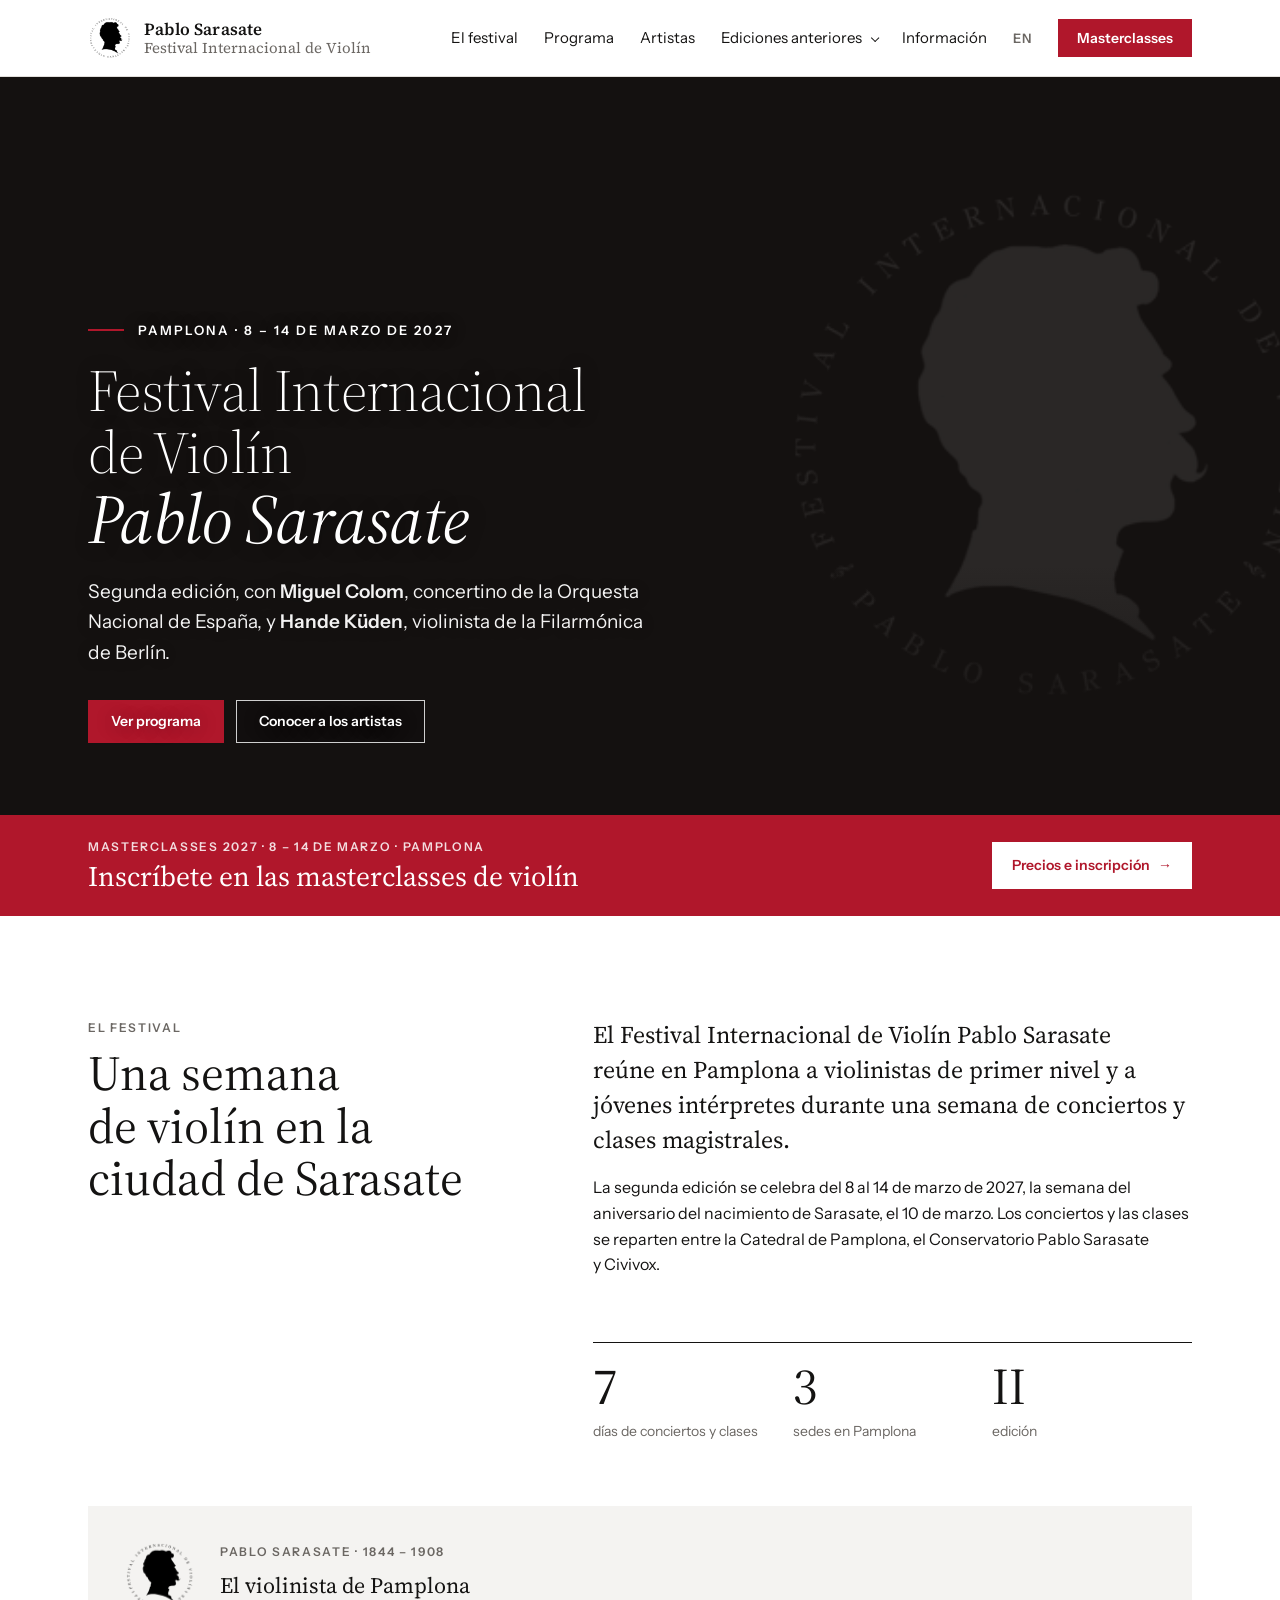
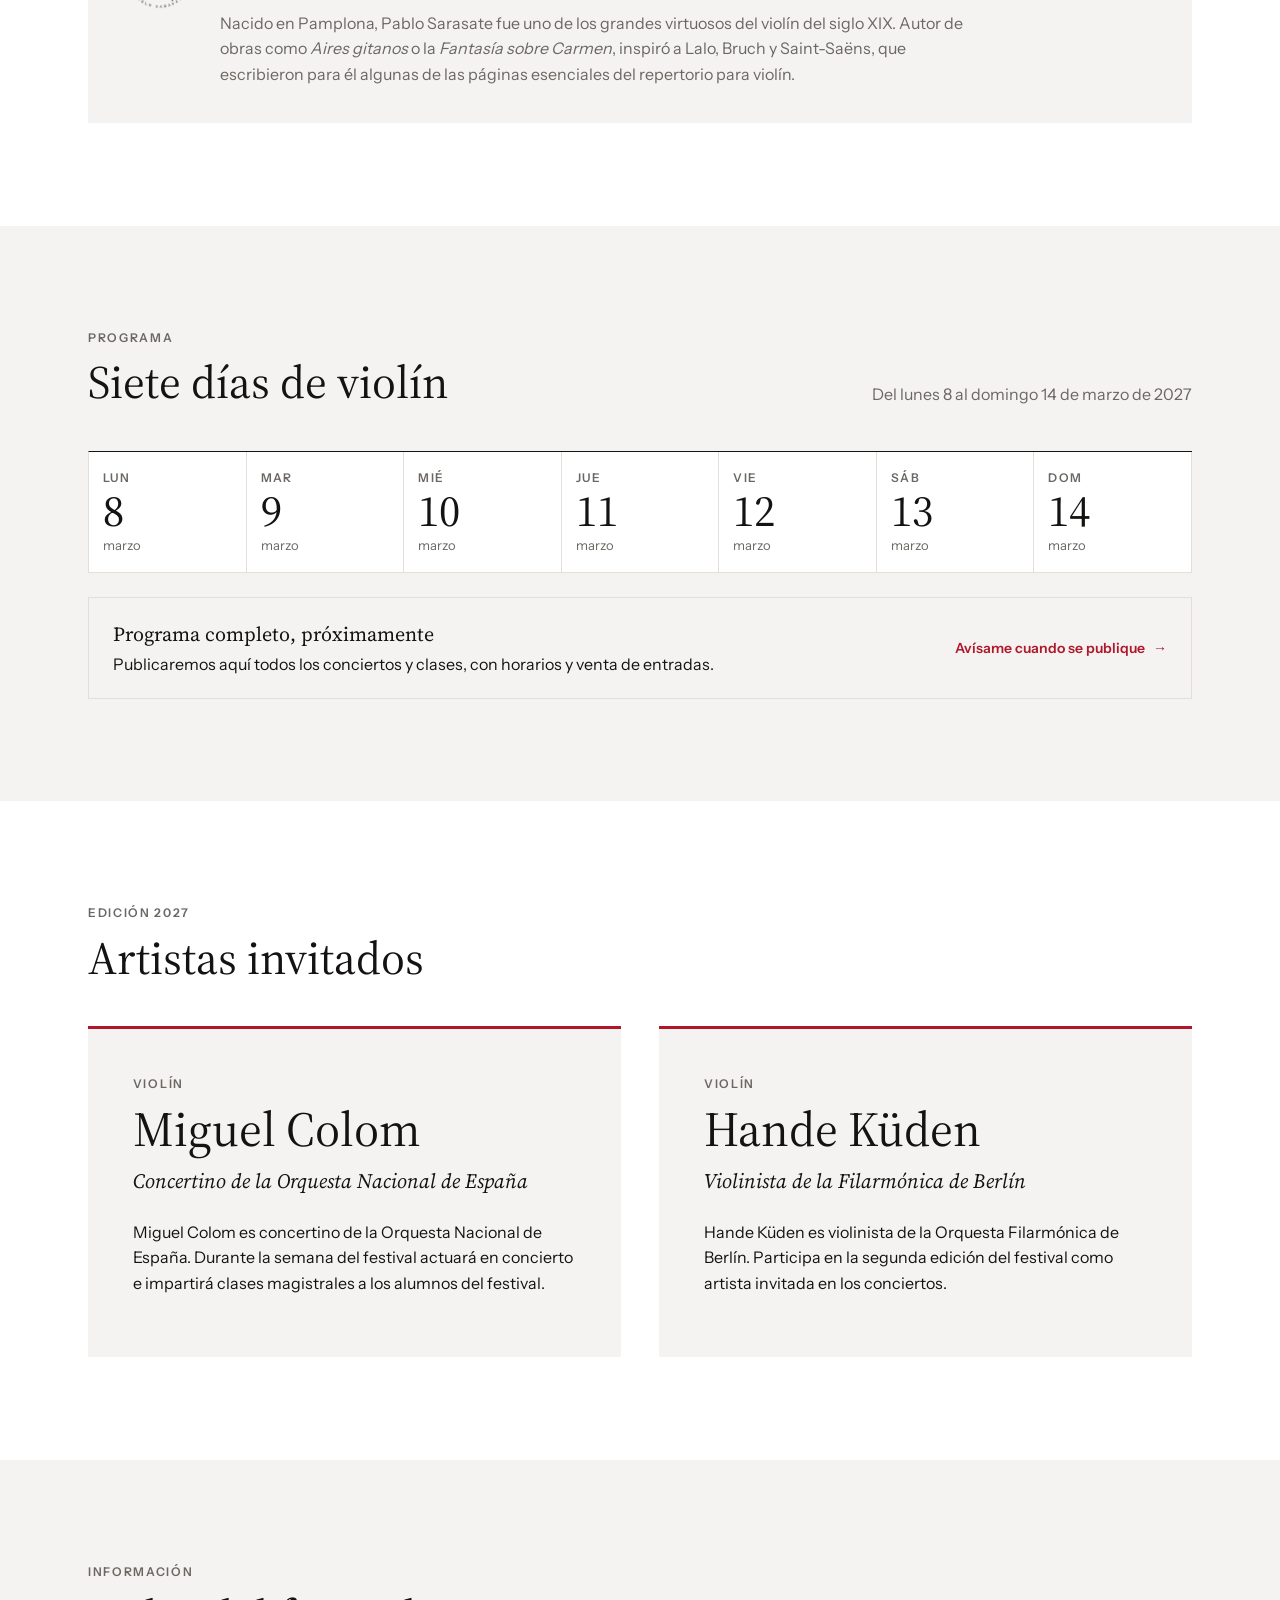
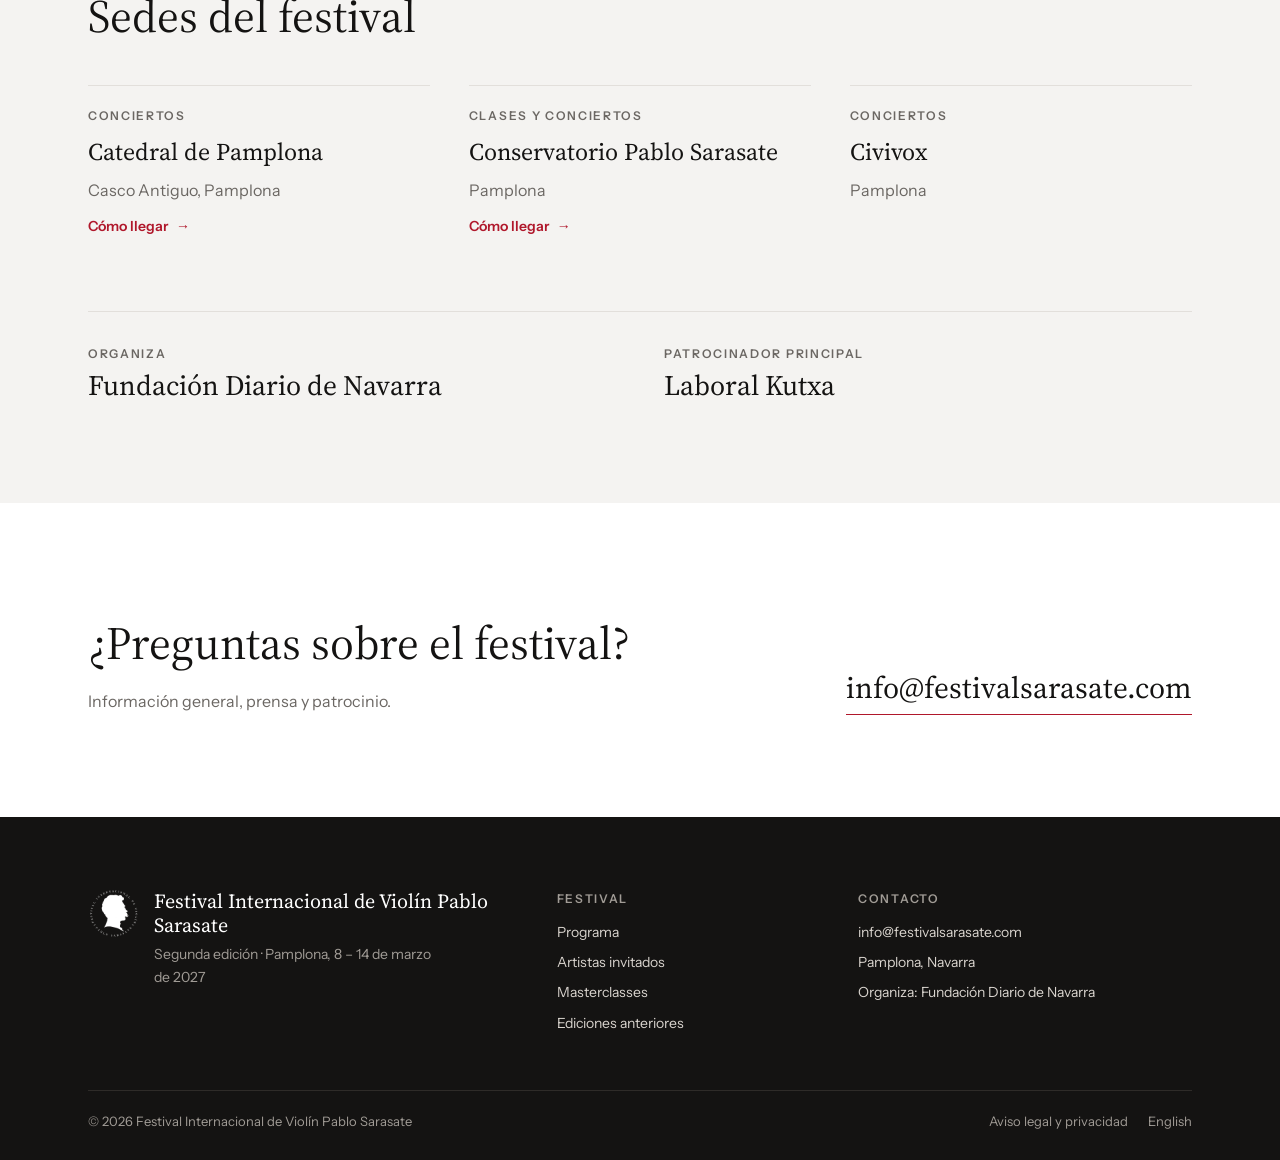
==== commit 01431717: "Hero: retrato histórico de Sarasate con su violín" ====
--- a/index.html
+++ b/index.html
@@ -92,8 +92,8 @@
 </header>
 
 <main id="main">
-  <div class="hero" id="hero">
-    <img class="photo" id="heroPhoto" alt="Ayuntamiento de Pamplona" fetchpriority="high">
+  <div class="hero portrait" id="hero">
+    <img class="photo" id="heroPhoto" alt="Pablo Sarasate con su violín" fetchpriority="high">
     <img class="fallback-mark" src="logo.png" alt="">
     <div class="hero-text" id="inicio">
       <div class="wrap">
@@ -106,7 +106,7 @@
         </div>
       </div>
     </div>
-    <span class="credit">Foto: <a href="https://commons.wikimedia.org/wiki/File:Ayuntamiento_de_Pamplona,_Pamplona_(ES)_-_panoramio.jpg" target="_blank" rel="noopener">Michael Newman</a> · <a href="https://creativecommons.org/licenses/by/3.0/deed.es" target="_blank" rel="noopener">CC BY 3.0</a></span>
+    <span class="credit">Foto: Pablo Sarasate · <a href="https://commons.wikimedia.org/wiki/File:WP_Pablo_de_Sarasate.jpg" target="_blank" rel="noopener">Dominio público</a></span>
   </div>
 
   <a class="promo" href="inscripcion.html">
--- a/style.css
+++ b/style.css
@@ -111,6 +111,19 @@
 .credit a{text-decoration:none}
 .credit a:hover{text-decoration:underline}
 .hero.no-photo .credit{display:none}
+/* Hero con retrato histórico de Sarasate (clase .portrait en .hero):
+   en ordenador la foto ocupa la mitad derecha y se funde con el fondo; en móvil va arriba */
+.hero.portrait{background:#141110}
+.hero.portrait img.photo{left:auto;width:min(52%,760px);object-position:50% 16%;filter:grayscale(.3) sepia(.2) brightness(.86) contrast(1.06);-webkit-mask-image:linear-gradient(to right,transparent 0%,#000 42%);mask-image:linear-gradient(to right,transparent 0%,#000 42%)}
+.hero.portrait::after{background:linear-gradient(90deg,rgb(20 17 16 / .9) 0%,rgb(20 17 16 / .55) 45%,rgb(20 17 16 / 0) 70%),linear-gradient(to top,rgb(20 17 16 / .92) 0%,rgb(20 17 16 / 0) 34%)}
+.hero.portrait .hero-text .wrap > *{max-width:min(640px,54%)}
+@media (max-width:1080px){.hero.portrait .hero-text .wrap > *{max-width:60%}}
+@media (max-width:760px){
+  .hero.portrait{min-height:calc(100svh - var(--nav-h,64px));padding-top:40vh}
+  .hero.portrait img.photo{width:100%;height:72%;bottom:auto;object-position:42% 12%;-webkit-mask-image:linear-gradient(to bottom,#000 55%,transparent 100%);mask-image:linear-gradient(to bottom,#000 55%,transparent 100%)}
+  .hero.portrait::after{background:linear-gradient(to top,rgb(20 17 16 / .95) 0%,rgb(20 17 16 / .75) 40%,rgb(20 17 16 / 0) 62%)}
+  .hero.portrait .hero-text .wrap > *{max-width:none}
+}
 @media (max-width:760px){
   .hero-text .when::before{display:none}
   .hero::after{background:linear-gradient(to top,rgb(10 8 8 / .88) 0%,rgb(10 8 8 / .58) 55%,rgb(10 8 8 / .32) 100%)}
@@ -262,6 +275,12 @@
 .daynav a{color:var(--accent);text-underline-offset:3px}
 
 /* ── Masterclasses ── */
+/* Cabecera de masterclasses: texto a la izquierda, inscripción a la derecha (en móvil, justo debajo del texto) */
+.head-grid{display:grid;grid-template-columns:minmax(0,1fr) minmax(0,380px);grid-template-areas:"intro signup" "facts signup";column-gap:clamp(32px,5vw,72px);align-items:start}
+.head-intro{grid-area:intro}
+.head-grid .keyfacts{grid-area:facts}
+.head-grid .signup{grid-area:signup;position:static}
+@media (max-width:980px){.head-grid{grid-template-columns:minmax(0,1fr);grid-template-areas:"intro" "signup" "facts"}.head-grid .signup{margin-top:28px}}
 .keyfacts{display:grid;grid-template-columns:repeat(3,minmax(0,1fr));gap:0;margin-top:clamp(28px,3vw,40px);border-top:1px solid var(--ink);max-width:900px}
 .keyfacts div{padding:16px 20px 0 0}
 .keyfacts dt{font-size:12px;letter-spacing:.14em;text-transform:uppercase;font-weight:600;color:var(--muted)}
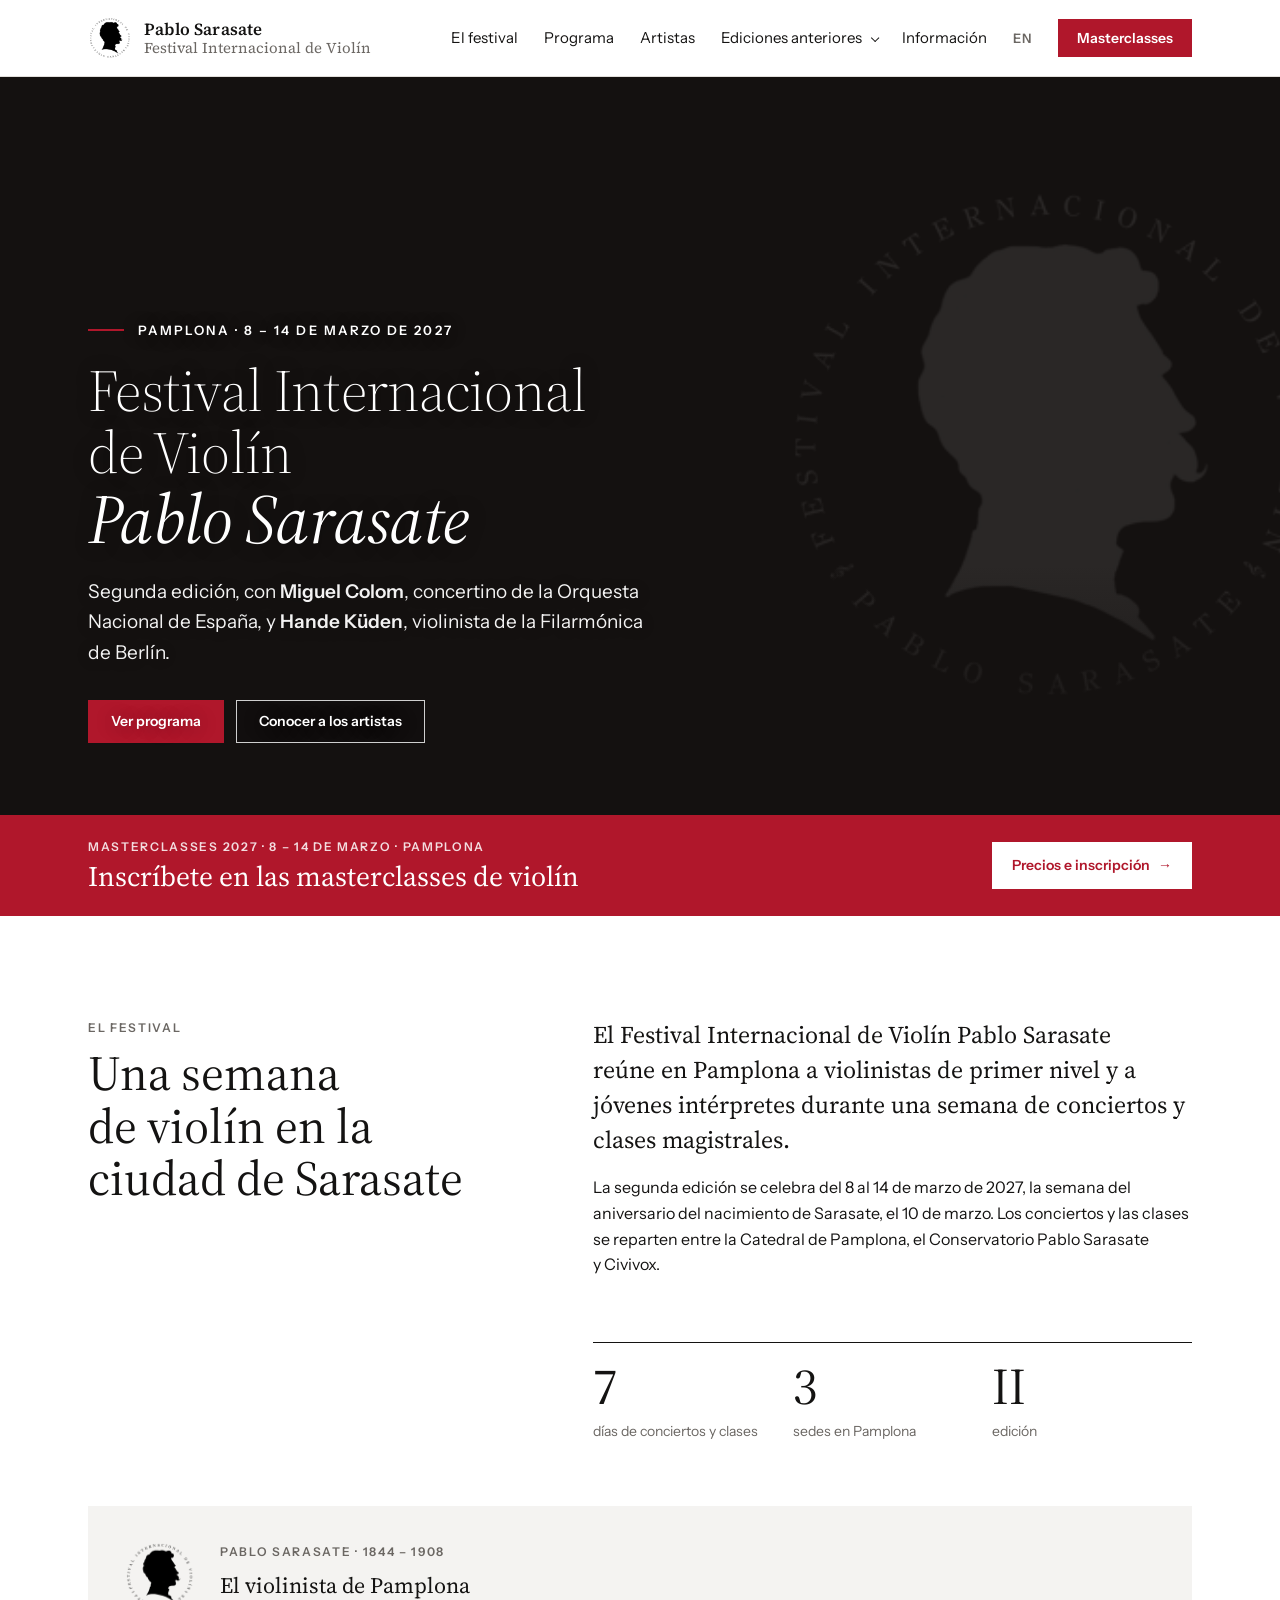
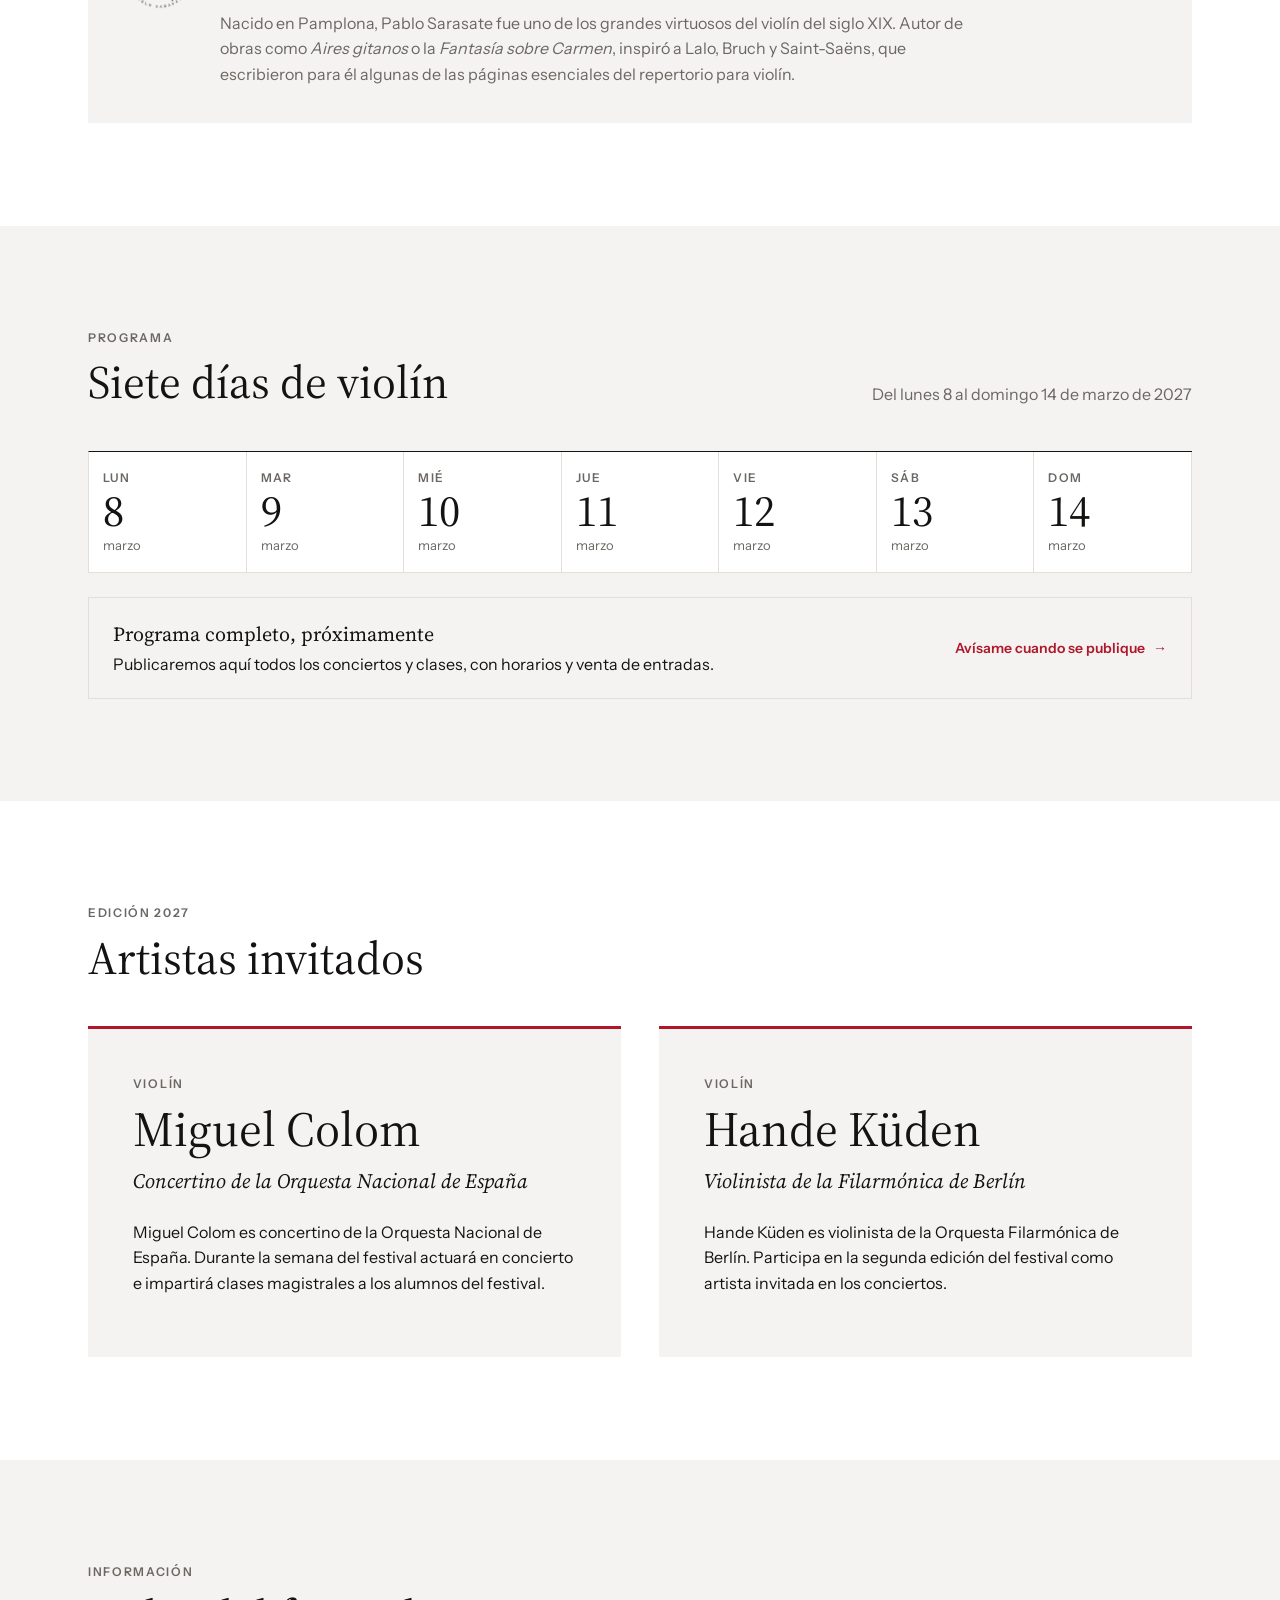
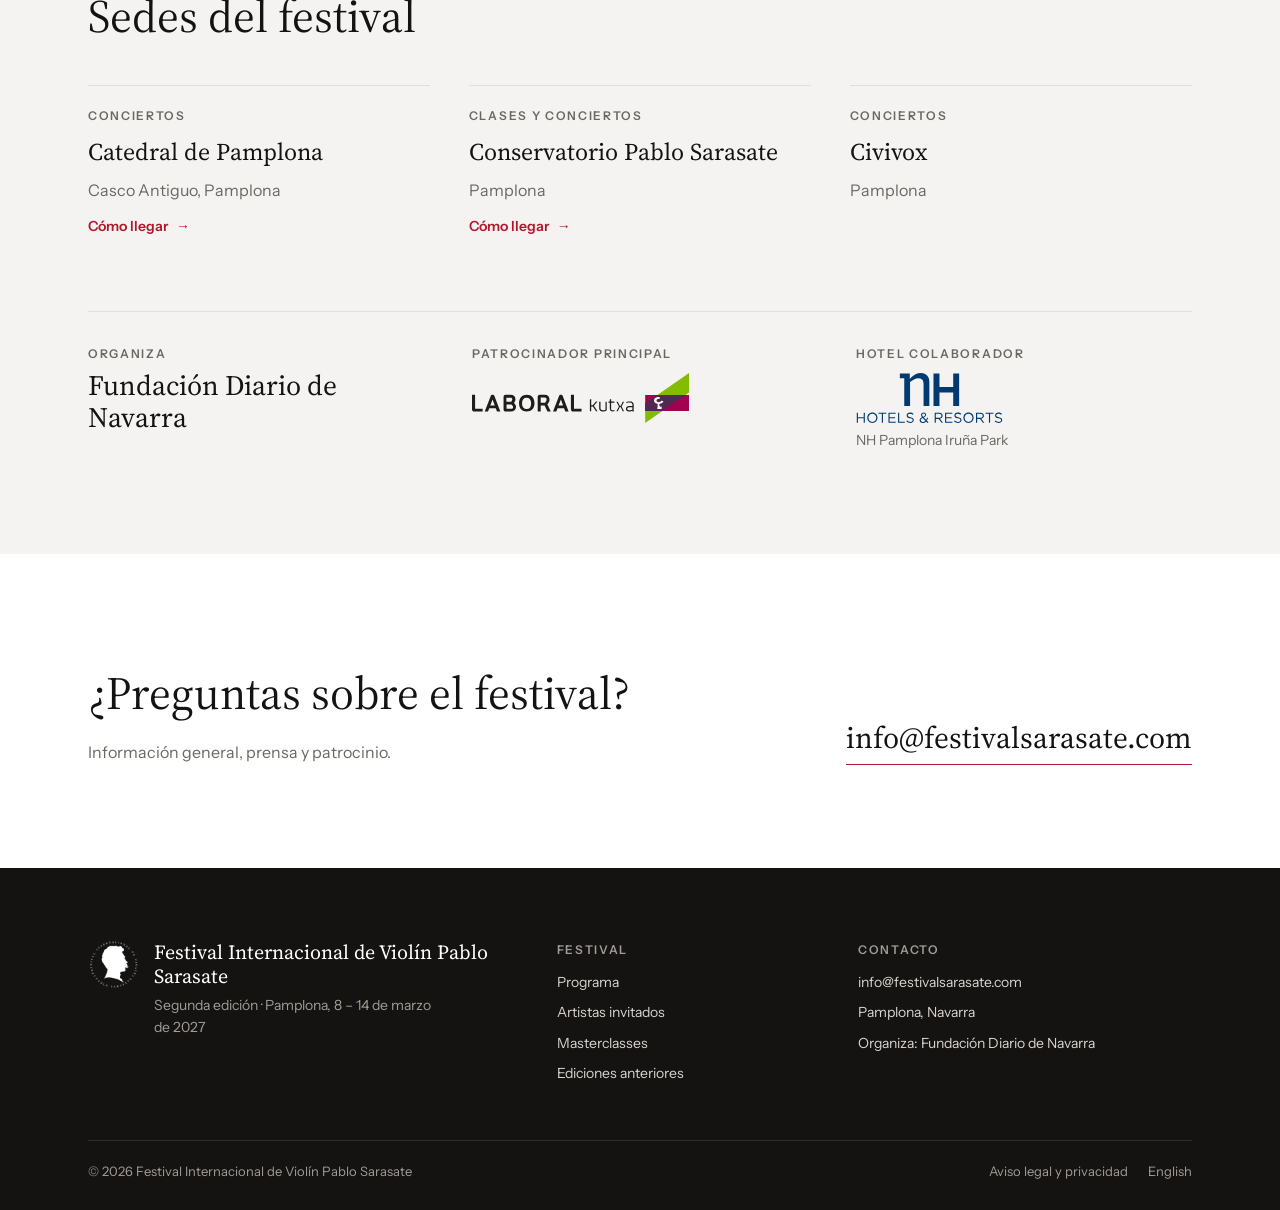
==== commit ac3563c6: "Colaboradores: logo de Laboral Kutxa y NH Pamplona Iruña Park como hotel colaborador" ====
--- a/index.html
+++ b/index.html
@@ -45,10 +45,16 @@
   "@type": "Organization",
   "name": "Fundación Diario de Navarra"
  },
- "sponsor": {
-  "@type": "Organization",
-  "name": "Laboral Kutxa"
- },
+ "sponsor": [
+  {
+   "@type": "Organization",
+   "name": "Laboral Kutxa"
+  },
+  {
+   "@type": "Organization",
+   "name": "NH Pamplona Iruña Park"
+  }
+ ],
  "performer": [
   {
    "@type": "Person",
@@ -197,7 +203,8 @@
       </div>
       <div class="partners">
         <div><span class="label">Organiza</span><span class="n">Fundación Diario de Navarra</span></div>
-        <div><span class="label">Patrocinador principal</span><span class="n">Laboral Kutxa</span></div>
+        <div><span class="label">Patrocinador principal</span><img class="logo logo-lk" src="logos/laboral-kutxa.svg" alt="Laboral Kutxa" width="200" height="46" loading="lazy"></div>
+        <div><span class="label">Hotel colaborador</span><img class="logo logo-nh" src="logos/nh-hotels.svg" alt="NH Pamplona Iruña Park" width="53" height="18" loading="lazy"><span class="logo-note">NH Pamplona Iruña Park</span></div>
       </div>
     </div>
   </section>
--- a/style.css
+++ b/style.css
@@ -233,6 +233,10 @@
 .partners{display:grid;grid-template-columns:repeat(auto-fit,minmax(220px,1fr));gap:24px 48px;margin-top:clamp(48px,6vw,72px);padding:32px 0 0;border-top:1px solid var(--line)}
 .partners div{display:flex;flex-direction:column;gap:6px}
 .partners .n{font-family:var(--font-display);font-size:clamp(22px,2.2vw,28px);line-height:1.15}
+.partners .logo{display:block;width:auto;max-width:100%;align-self:flex-start;margin-top:4px}
+.partners .logo-lk{height:clamp(40px,4vw,50px)}
+.partners .logo-nh{height:clamp(40px,4vw,50px)}
+.partners .logo-note{font-size:14px;color:var(--muted)}
 
 /* ── Contacto ── */
 .contact{display:flex;justify-content:space-between;align-items:end;gap:24px 32px;flex-wrap:wrap}
